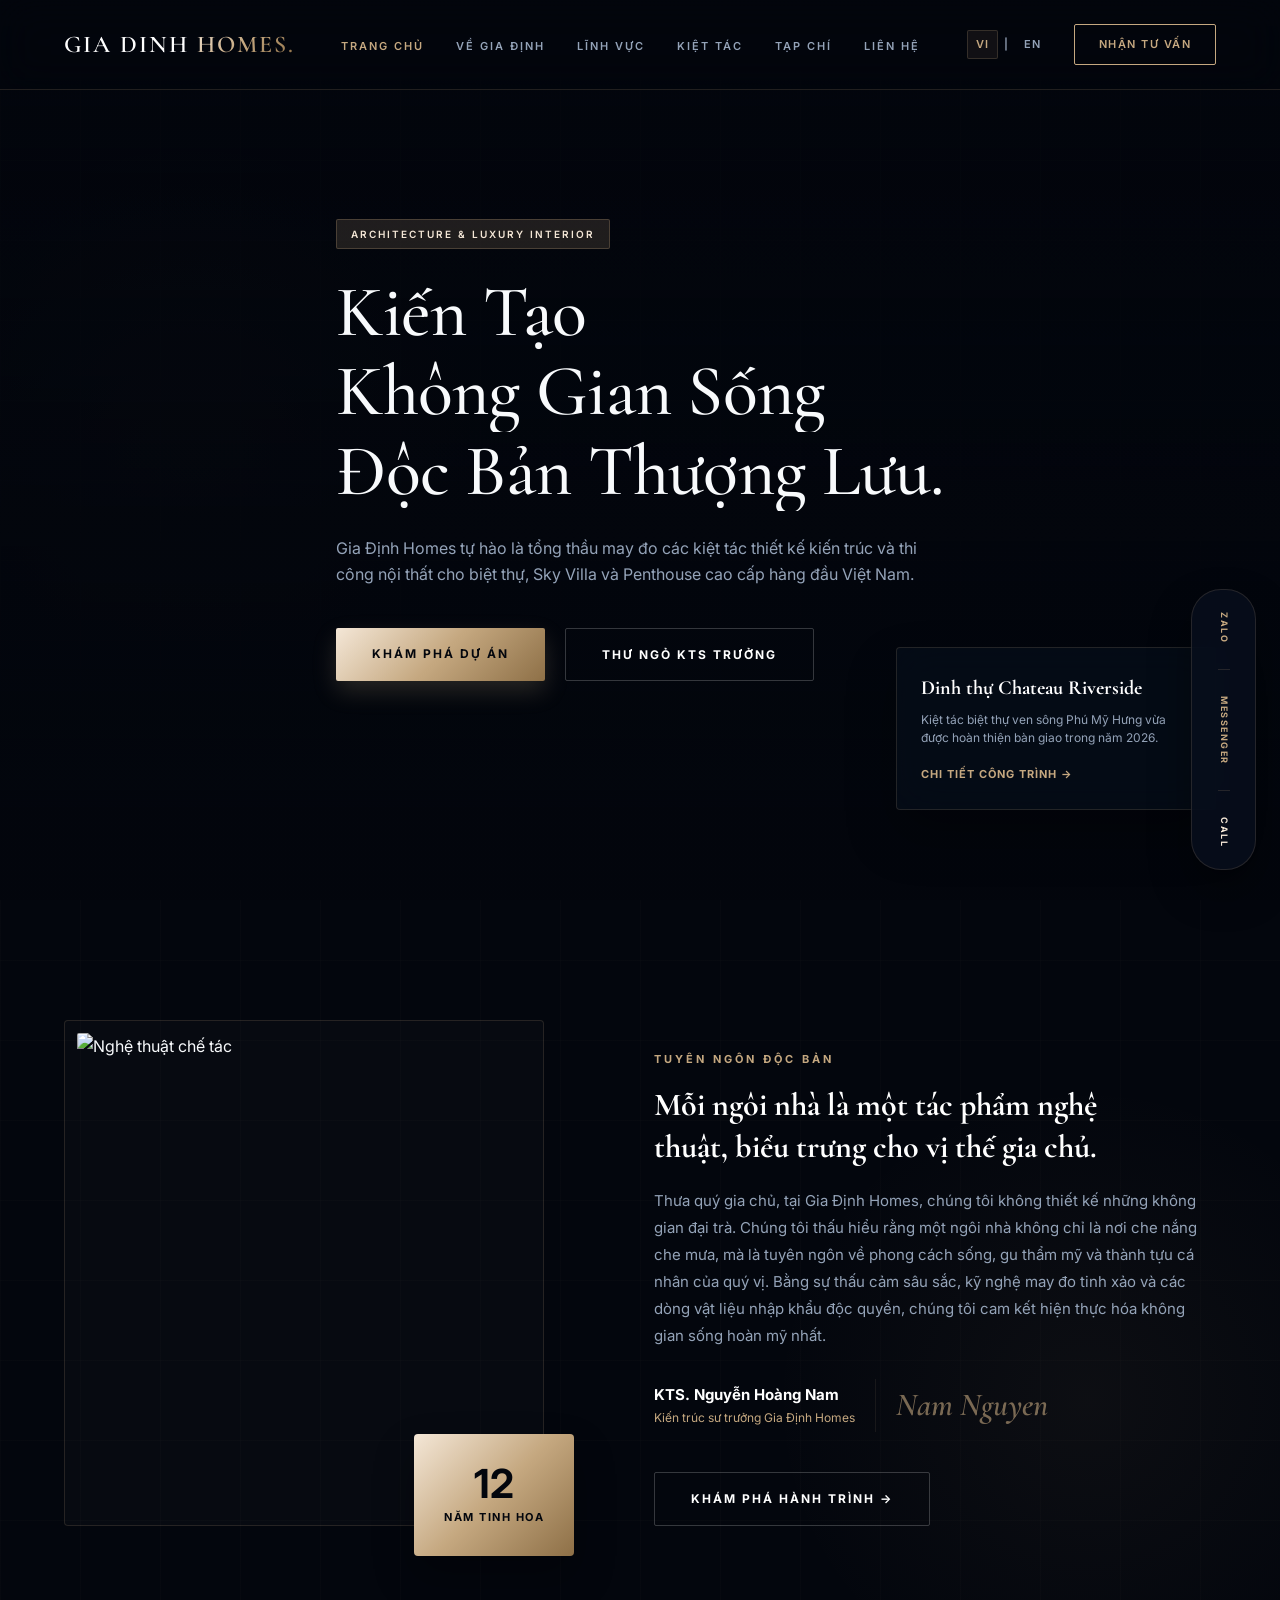
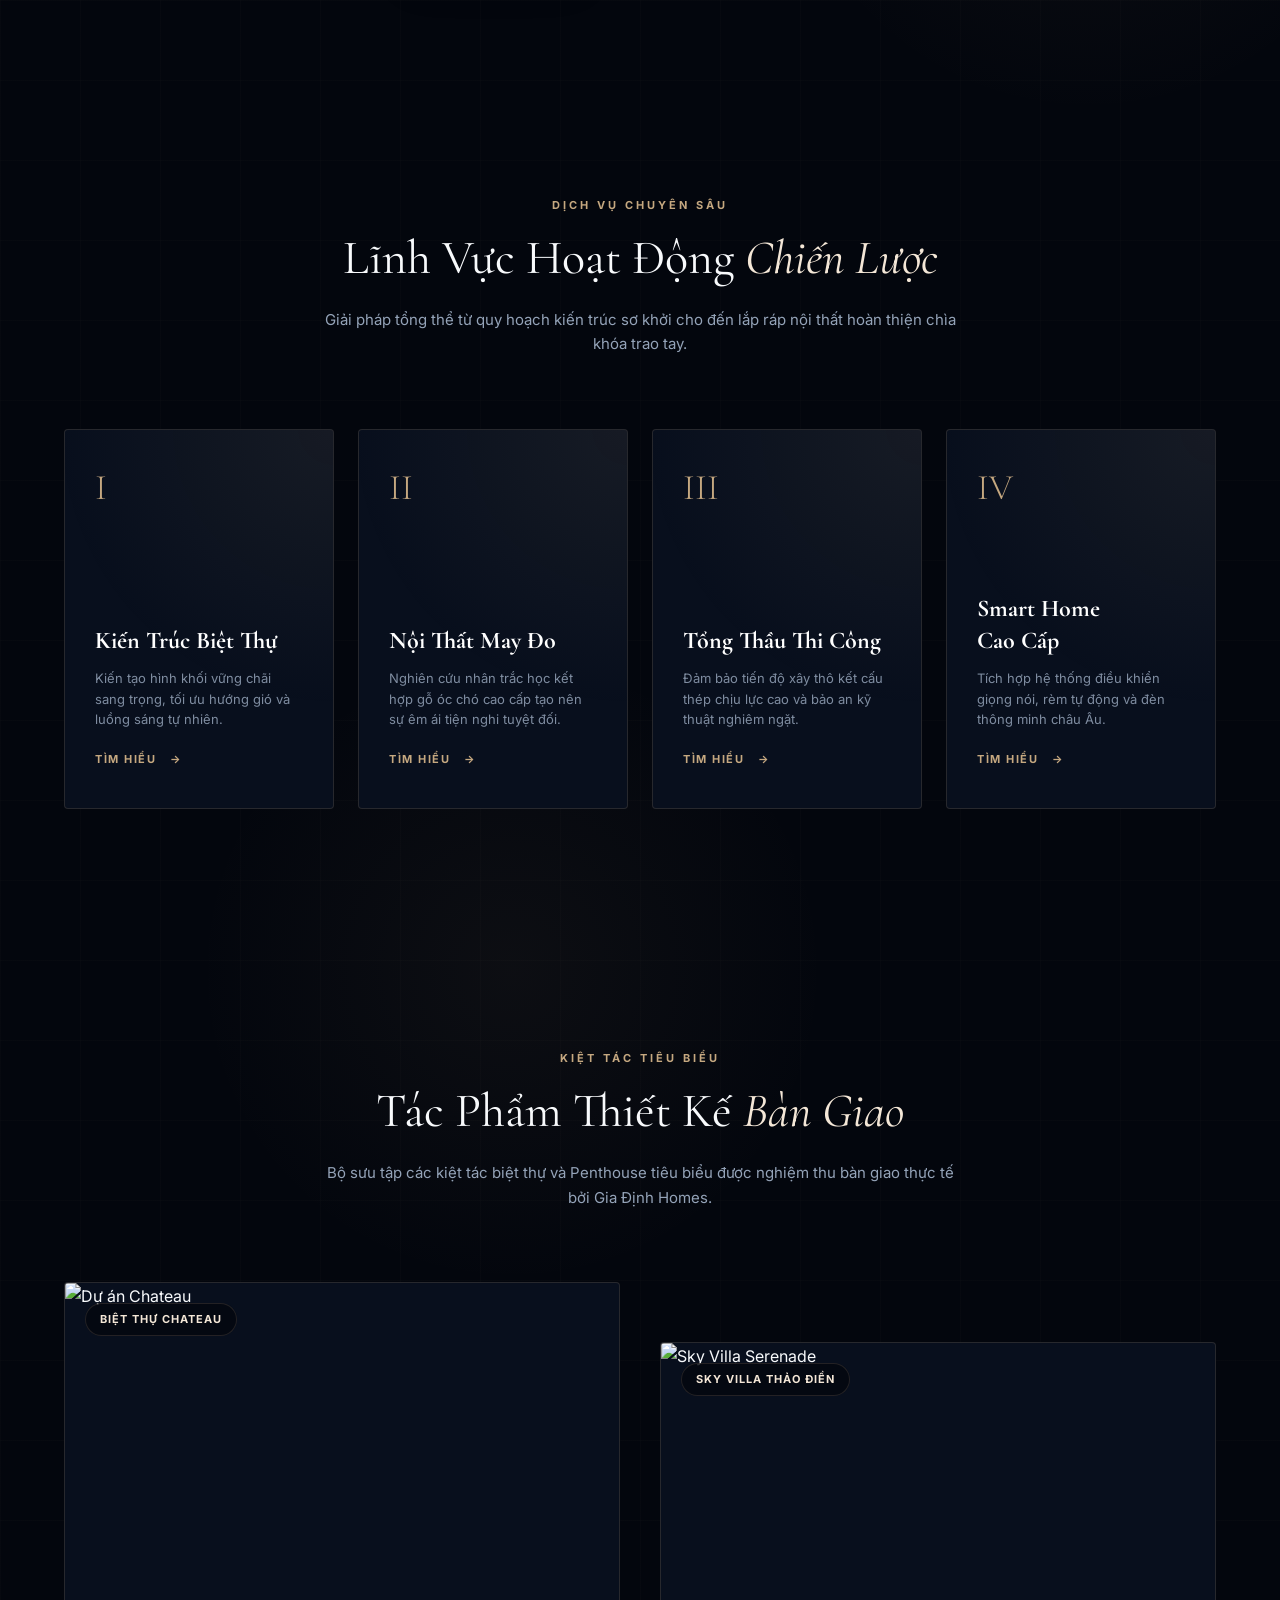
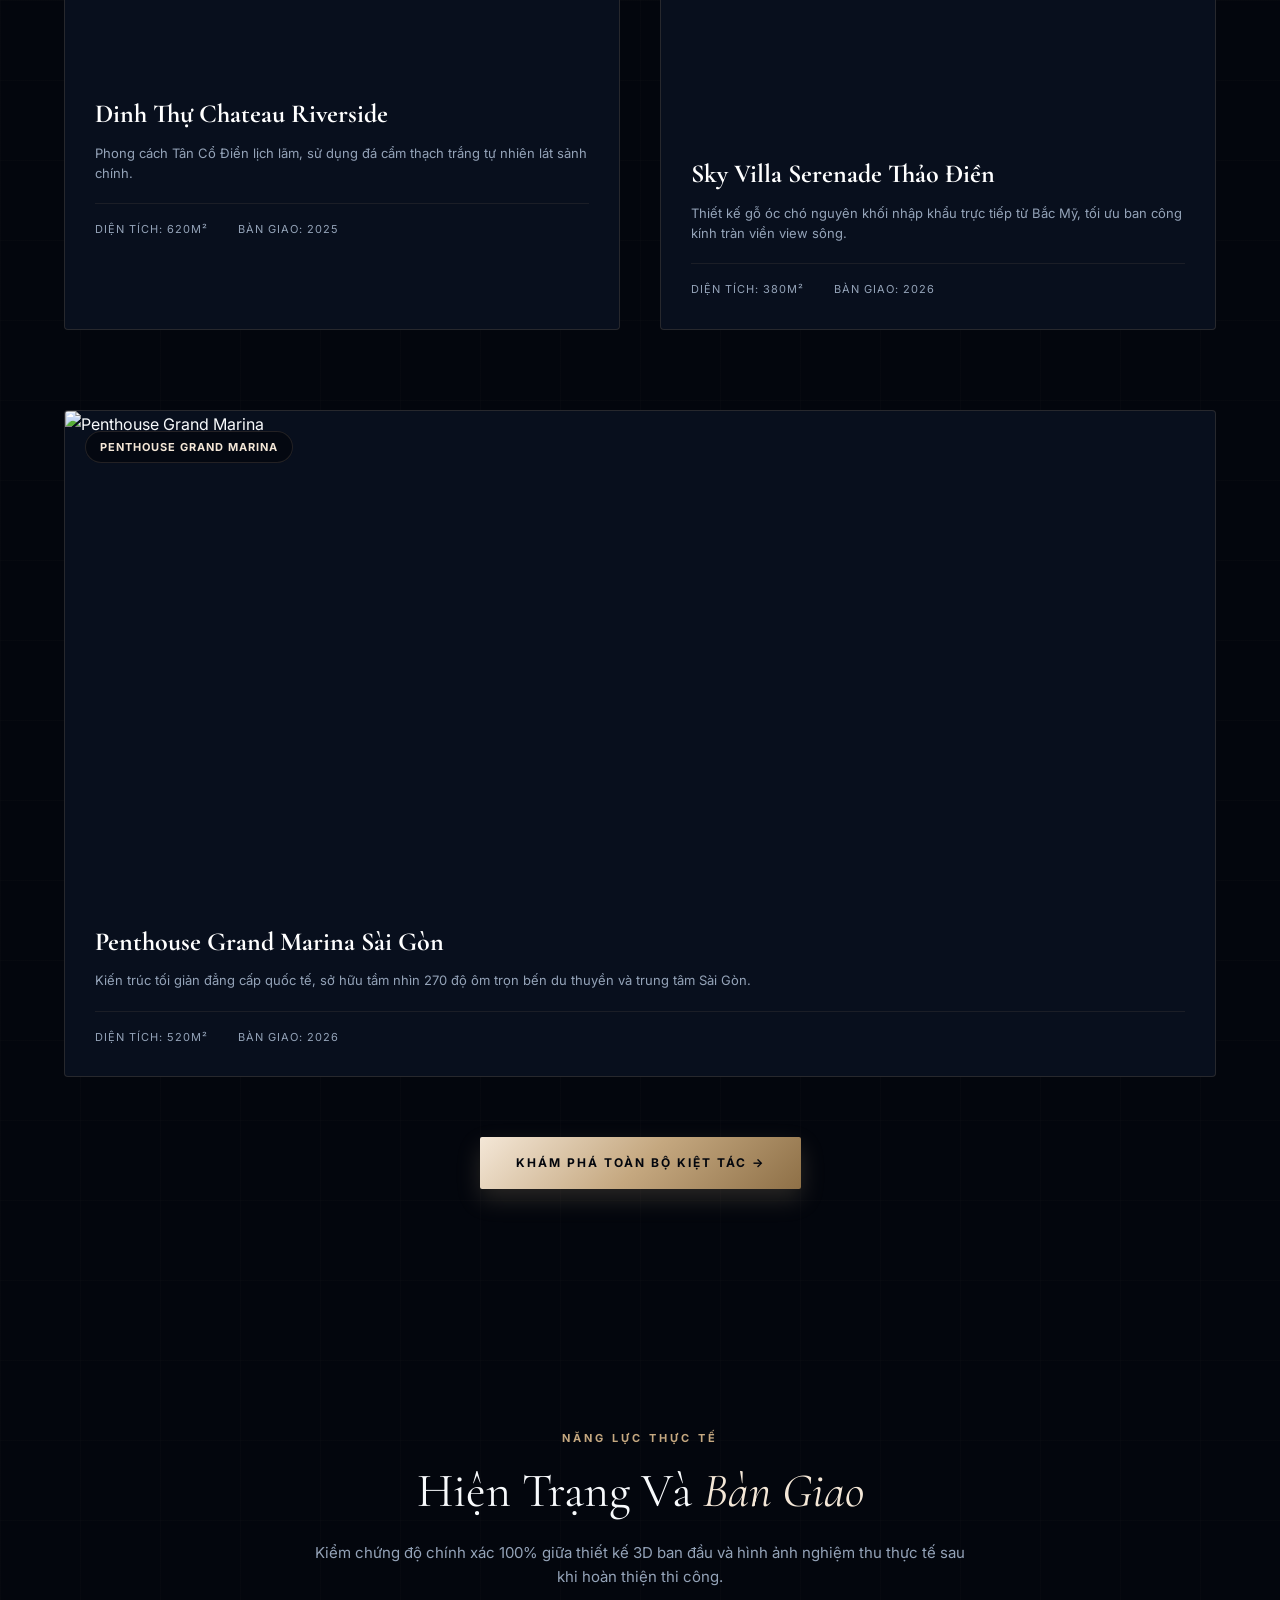
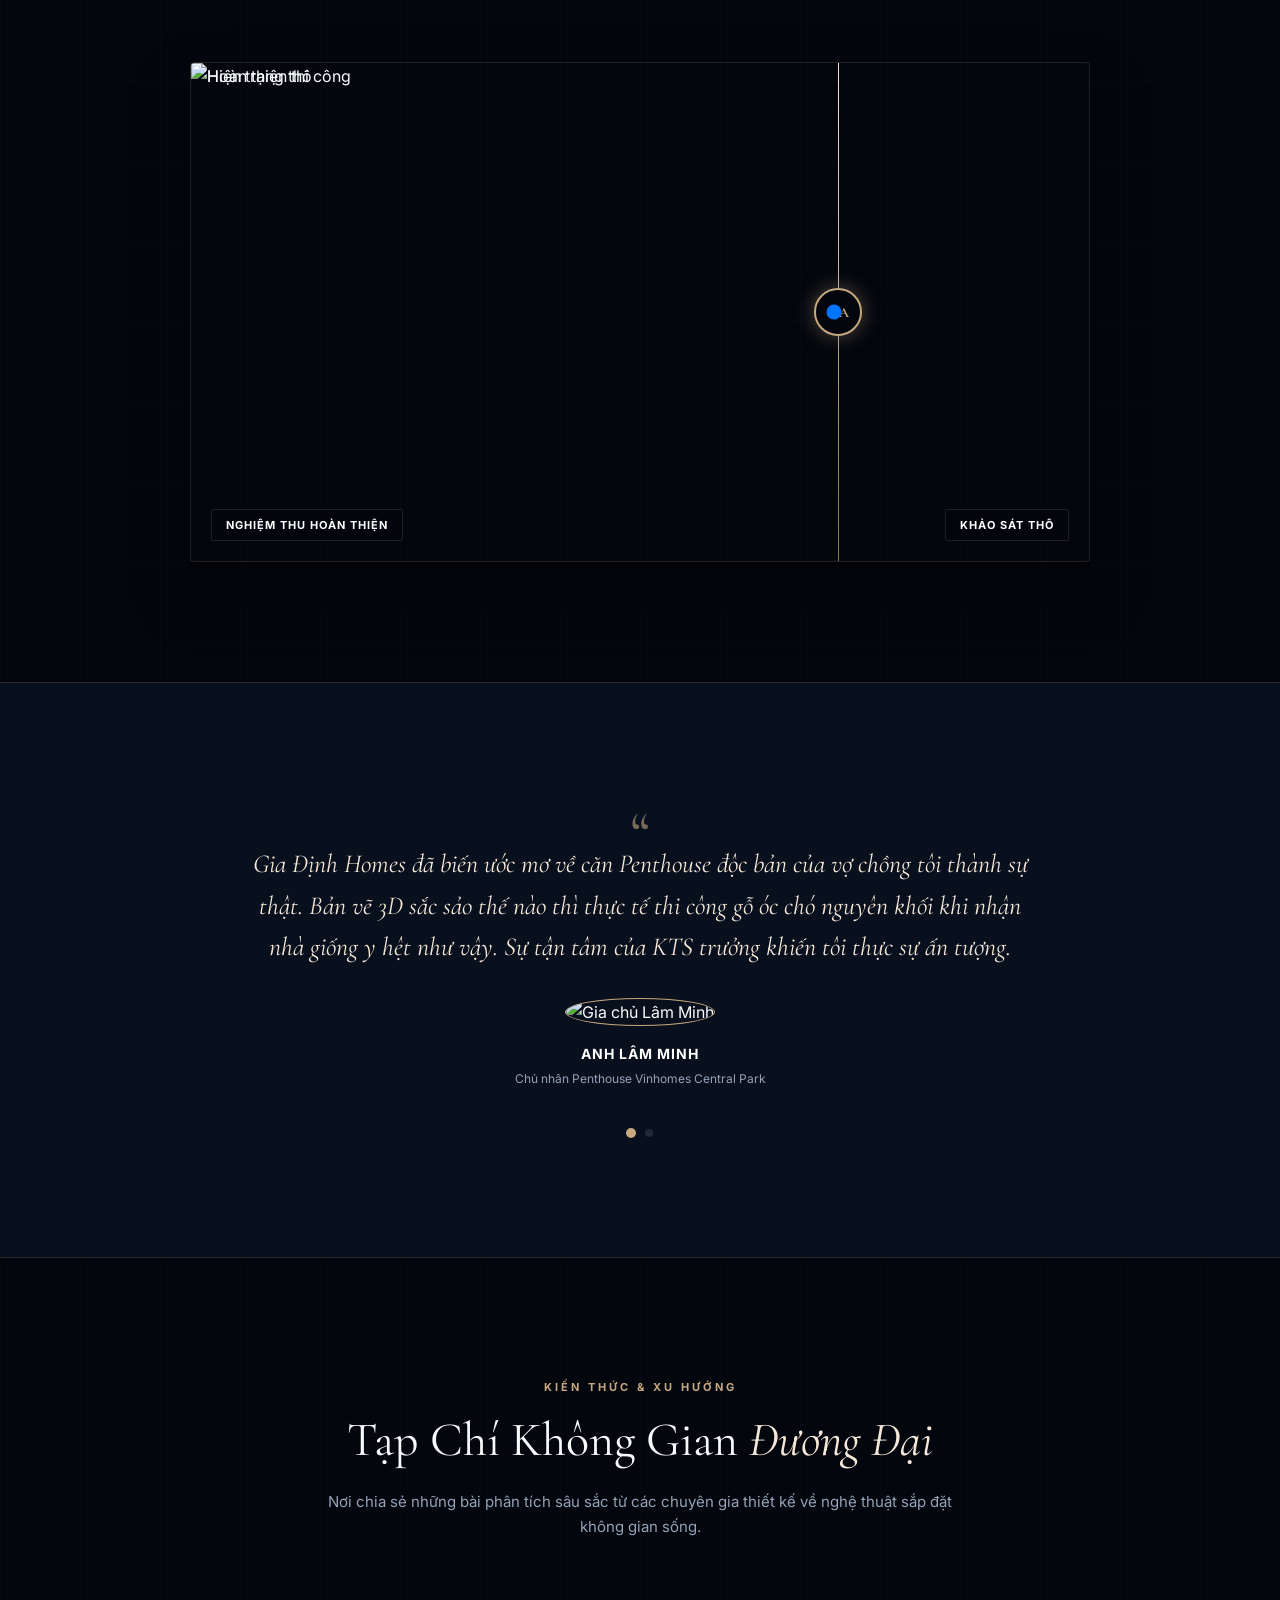
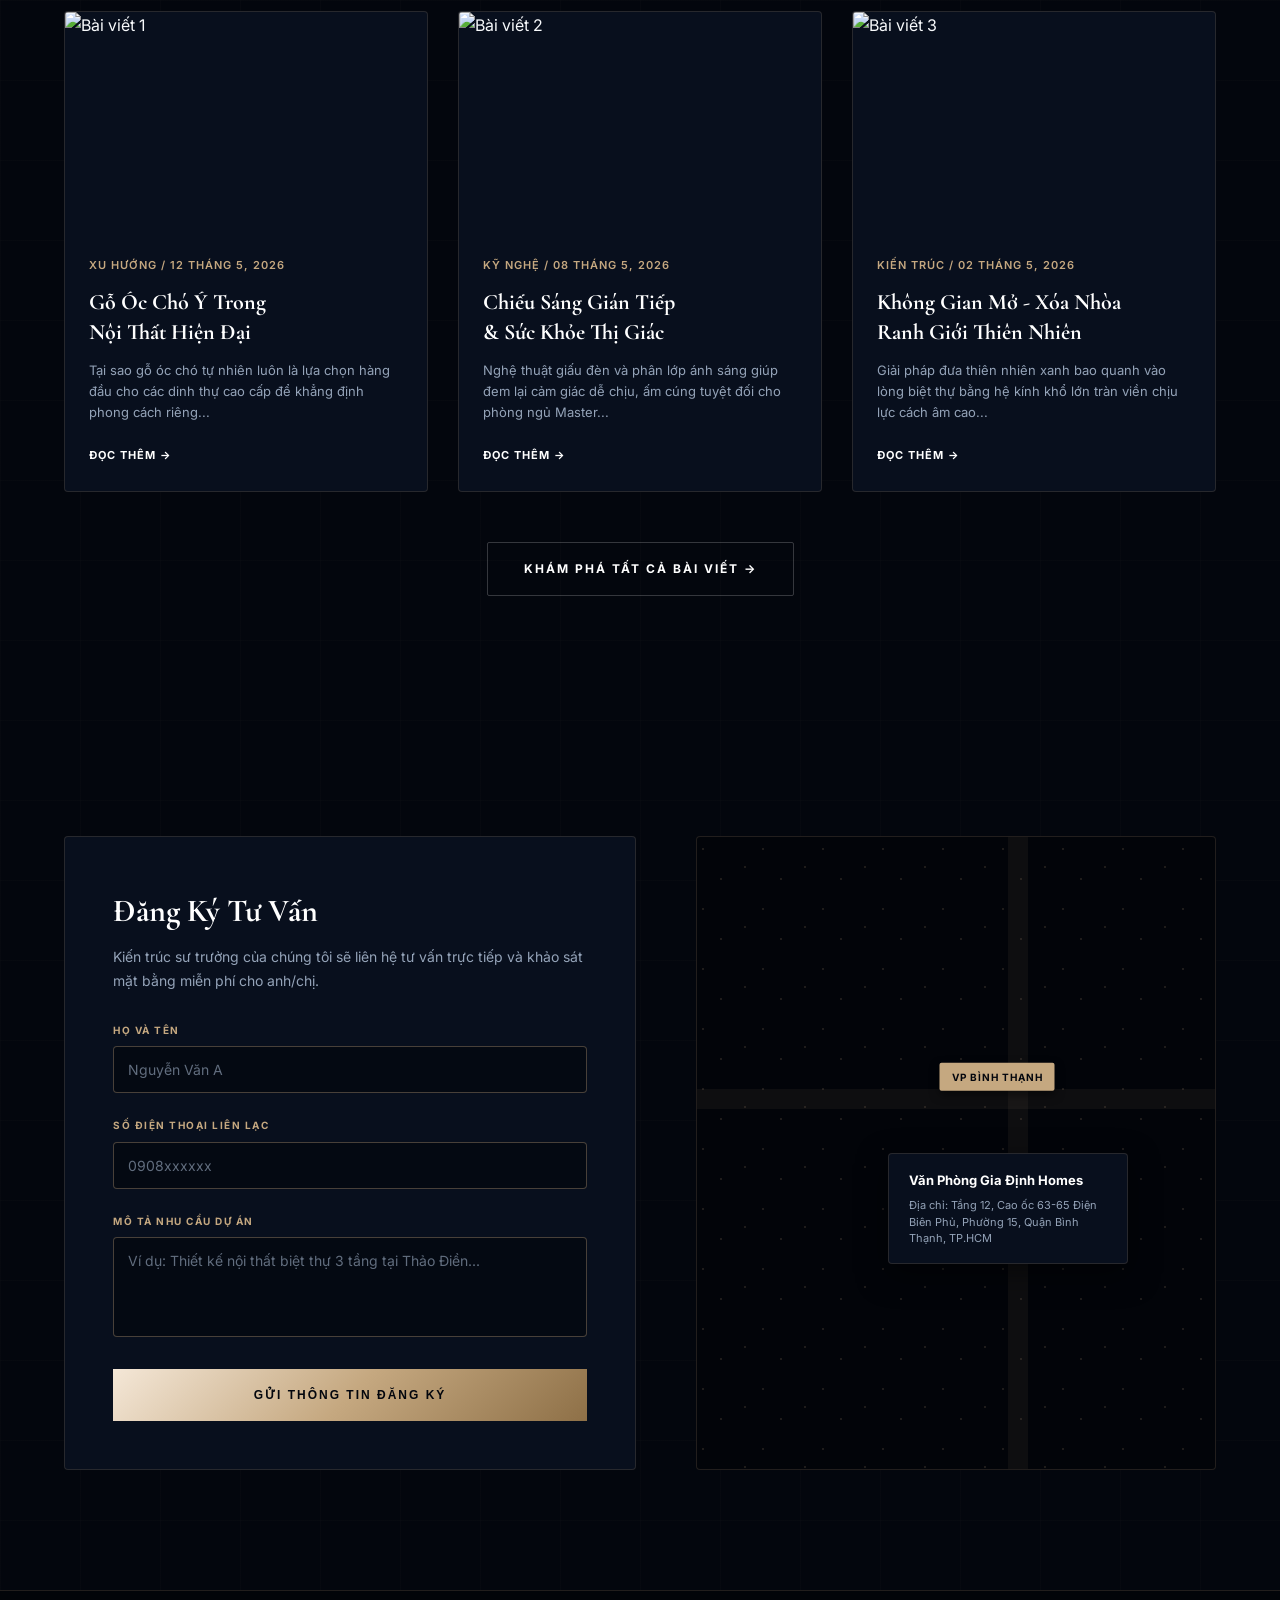
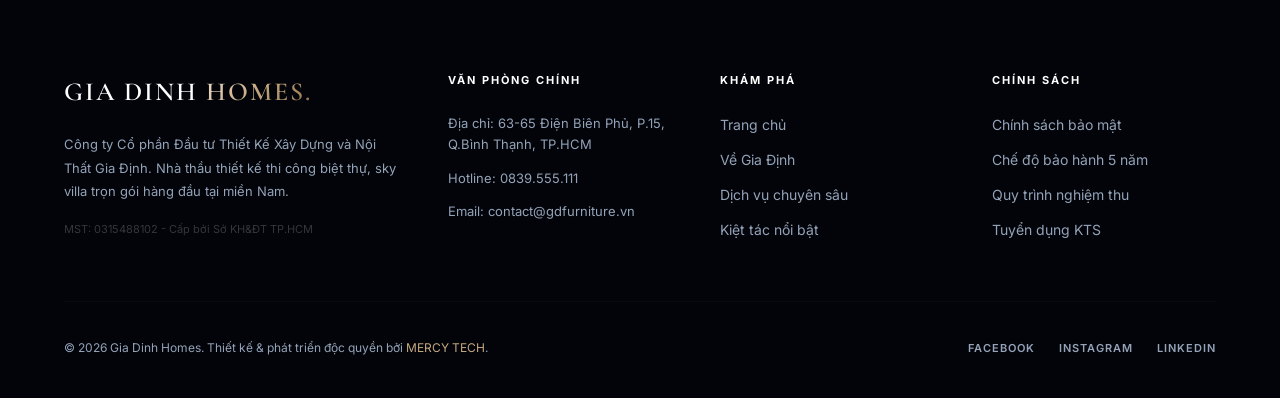
==== index.html @ 1b4d3b2f "Initialize Gia Dinh Homes luxury builder template" ====
<!DOCTYPE html>
<html lang="vi">
<head>
  <meta charset="UTF-8">
  <meta name="viewport" content="width=device-width, initial-scale=1.0">
  <title>Gia Định Homes | Thiết Kế Kiến Trúc & Tổng Thầu Thi Công Nội Thất Độc Bản</title>
  <meta name="description" content="Gia Định Homes - Thương hiệu tổng thầu thiết kế kiến trúc và thi công nội thất may đo cao cấp hàng đầu tại TP.HCM. Kiến tạo không gian sống thượng lưu độc bản.">
  <meta property="og:title" content="Gia Định Homes | Thiết Kế Kiến Trúc & Thi Công Nội Thất Thượng Lưu">
  <meta property="og:description" content="Thương hiệu tổng thầu thiết kế kiến trúc và thi công nội thất may đo cao cấp hàng đầu tại TP.HCM. Kiến tạo không gian sống thượng lưu độc bản.">
  <meta property="og:image" content="https://images.unsplash.com/photo-1618221195710-dd6b41faaea6?auto=format&fit=crop&w=1200&dpr=2&q=75">
  <meta property="og:type" content="website">
  
  <!-- Google Fonts: Cormorant Garamond & Inter -->
  <link rel="preconnect" href="https://fonts.googleapis.com">
  <link rel="preconnect" href="https://fonts.gstatic.com" crossorigin>
  <link href="https://fonts.googleapis.com/css2?family=Cormorant+Garamond:ital,wght@0,300;0,400;0,500;0,600;0,700;1,400&family=Inter:wght@300;400;500;600;700&display=swap" rel="stylesheet">
  
  <!-- External Shared CSS Stylesheet -->
  <link rel="stylesheet" href="gd_vinhomes_style.css">
</head>
<body>

  <!-- AMBIENT BACKGROUND GLOW SPOTLIGHTS -->
  <div class="bg-spotlight spotlight-1"></div>
  <div class="bg-spotlight spotlight-2"></div>
  <div class="bg-spotlight spotlight-3"></div>

  <!-- INTRO PRELOADER -->
  <div id="preloader">
    <div class="preloader-content">
      <div class="preloader-logo">GIA DINH<span> HOMES</span></div>
      <div class="progress-bar-container">
        <div class="progress-bar-fill"></div>
      </div>
    </div>
  </div>

  <!-- HEADER -->
  <header id="mainHeader">
    <div class="container header-container">
      <div class="logo">
        GIA DINH<span> HOMES.</span>
      </div>
      
      <nav>
        <ul>
          <li><a href="index.html" style="color: var(--gold);">Trang chủ</a></li>
          <li><a href="gd_construction_demo_vinhomes_about.html">Về Gia Định</a></li>
          <li><a href="gd_construction_demo_vinhomes_services.html">Lĩnh vực</a></li>
          <li><a href="gd_construction_demo_vinhomes_projects.html">Kiệt tác</a></li>
          <li><a href="gd_construction_demo_vinhomes_magazine.html">Tạp chí</a></li>
          <li><a href="gd_construction_demo_vinhomes_contact.html">Liên hệ</a></li>
        </ul>
      </nav>

      <div class="header-actions">
        <div class="lang-switcher">
          <span class="active">VI</span> | <span>EN</span>
        </div>
        <a href="gd_construction_demo_vinhomes_contact.html" class="nav-btn" style="text-decoration: none; display: inline-block;">Nhận tư vấn</a>
        
        <!-- Hamburger Menu Button -->
        <button class="hamburger" id="mobileMenuBtn" aria-label="Mở menu di động">
          <span></span>
          <span></span>
          <span></span>
        </button>
      </div>
    </div>
  </header>

  <!-- HERO SECTION -->
  <section class="hero" id="hero" style="padding: 0;">
    <div class="hero-slides">
      <div class="hero-slide active" style="background-image: linear-gradient(rgba(3,6,13,0.3) 0%, rgba(3,6,13,0.85) 90%), url('https://images.unsplash.com/photo-1618221195710-dd6b41faaea6?auto=format&fit=crop&w=1600&dpr=2&q=75');"></div>
      <div class="hero-slide" style="background-image: linear-gradient(rgba(3,6,13,0.3) 0%, rgba(3,6,13,0.85) 90%), url('https://images.unsplash.com/photo-1600585154340-be6161a56a0c?auto=format&fit=crop&w=1600&dpr=2&q=75');"></div>
      <div class="hero-slide" style="background-image: linear-gradient(rgba(3,6,13,0.3) 0%, rgba(3,6,13,0.85) 90%), url('https://images.unsplash.com/photo-1513694203232-719a280e022f?auto=format&fit=crop&w=1600&q=75');"></div>
    </div>
    
    <div class="container" style="height: 100%; display: flex; align-items: center;">
      <div class="hero-content">
        <div class="hero-badge">Architecture & Luxury Interior</div>
        <h1>
          <span><span>Kiến Tạo</span></span><br>
          <span><span>Không Gian Sống</span></span><br>
          <span><span>Độc Bản Thượng Lưu.</span></span>
        </h1>
        <p>Gia Định Homes tự hào là tổng thầu may đo các kiệt tác thiết kế kiến trúc và thi công nội thất cho biệt thự, Sky Villa và Penthouse cao cấp hàng đầu Việt Nam.</p>
        <div class="hero-actions">
          <a href="gd_construction_demo_vinhomes_projects.html" class="btn-gold">Khám phá dự án</a>
          <a href="gd_construction_demo_vinhomes_about.html" class="btn-outline">Thư ngỏ KTS trưởng</a>
        </div>
      </div>
    </div>

    <!-- Floating Preview Card -->
    <div class="hero-preview-card">
      <h4>Dinh thự Chateau Riverside</h4>
      <p>Kiệt tác biệt thự ven sông Phú Mỹ Hưng vừa được hoàn thiện bàn giao trong năm 2026.</p>
      <a href="gd_construction_demo_vinhomes_projects.html">Chi tiết công trình &rarr;</a>
    </div>
  </section>

  <!-- ABOUT SECTION (MANIFESTO) -->
  <section class="about" id="about">
    <div class="container about-split">
      <div class="about-visual">
        <div class="about-img-frame">
          <img src="https://images.unsplash.com/photo-1600566753190-17f0baa2a6c3?auto=format&fit=crop&w=700&dpr=2&q=75" alt="Nghệ thuật chế tác" loading="lazy">
        </div>
        <div class="about-experience-badge">
          <h3>12</h3>
          <p>Năm Tinh Hoa</p>
        </div>
      </div>
      
      <div class="about-text">
        <span class="section-subtitle">Tuyên Ngôn Độc Bản</span>
        <h3>Mỗi ngôi nhà là một tác phẩm nghệ thuật, biểu trưng cho vị thế gia chủ.</h3>
        <p>Thưa quý gia chủ, tại Gia Định Homes, chúng tôi không thiết kế những không gian đại trà. Chúng tôi thấu hiểu rằng một ngôi nhà không chỉ là nơi che nắng che mưa, mà là tuyên ngôn về phong cách sống, gu thẩm mỹ và thành tựu cá nhân của quý vị. Bằng sự thấu cảm sâu sắc, kỹ nghệ may đo tinh xảo và các dòng vật liệu nhập khẩu độc quyền, chúng tôi cam kết hiện thực hóa không gian sống hoàn mỹ nhất.</p>
        
        <div style="display: flex; align-items: center; gap: 20px; margin-bottom: 40px;">
          <div>
            <h5 style="color: #FFFFFF; font-size: 15px; font-weight: 700;">KTS. Nguyễn Hoàng Nam</h5>
            <p style="color: var(--gold); font-size: 12px; margin: 0;">Kiến trúc sư trưởng Gia Định Homes</p>
          </div>
          <div style="font-family: 'Cormorant Garamond', serif; font-size: 32px; font-style: italic; color: var(--gold); opacity: 0.6; font-weight: 600; padding-left: 20px; border-left: 1px solid var(--border-color);">
            Nam Nguyen
          </div>
        </div>

        <a href="gd_construction_demo_vinhomes_about.html" class="btn-outline">Khám phá hành trình &rarr;</a>
      </div>
    </div>
  </section>

  <!-- SERVICES SECTION (CORE COMPETENCES) -->
  <section class="services" id="services">
    <div class="container">
      <div class="section-header">
        <span class="section-subtitle">Dịch Vụ Chuyên Sâu</span>
        <h2>Lĩnh Vực Hoạt Động <span>Chiến Lược</span></h2>
        <p>Giải pháp tổng thể từ quy hoạch kiến trúc sơ khởi cho đến lắp ráp nội thất hoàn thiện chìa khóa trao tay.</p>
      </div>

      <div class="services-grid">
        <!-- Card 1 -->
        <a href="gd_construction_demo_vinhomes_services.html" class="service-card">
          <div class="service-num">I</div>
          <div class="service-info">
            <h3>Kiến Trúc Biệt Thự</h3>
            <p>Kiến tạo hình khối vững chãi sang trọng, tối ưu hướng gió và luồng sáng tự nhiên.</p>
            <div class="service-more-btn">Tìm hiểu &nbsp; &rarr;</div>
          </div>
        </a>

        <!-- Card 2 -->
        <a href="gd_construction_demo_vinhomes_services.html" class="service-card">
          <div class="service-num">II</div>
          <div class="service-info">
            <h3>Nội Thất May Đo</h3>
            <p>Nghiên cứu nhân trắc học kết hợp gỗ óc chó cao cấp tạo nên sự êm ái tiện nghi tuyệt đối.</p>
            <div class="service-more-btn">Tìm hiểu &nbsp; &rarr;</div>
          </div>
        </a>

        <!-- Card 3 -->
        <a href="gd_construction_demo_vinhomes_services.html" class="service-card">
          <div class="service-num">III</div>
          <div class="service-info">
            <h3>Tổng Thầu Thi Công</h3>
            <p>Đảm bảo tiến độ xây thô kết cấu thép chịu lực cao và bảo an kỹ thuật nghiêm ngặt.</p>
            <div class="service-more-btn">Tìm hiểu &nbsp; &rarr;</div>
          </div>
        </a>

        <!-- Card 4 -->
        <a href="gd_construction_demo_vinhomes_services.html" class="service-card">
          <div class="service-num">IV</div>
          <div class="service-info">
            <h3>Smart Home Cao Cấp</h3>
            <p>Tích hợp hệ thống điều khiển giọng nói, rèm tự động và đèn thông minh châu Âu.</p>
            <div class="service-more-btn">Tìm hiểu &nbsp; &rarr;</div>
          </div>
        </a>
      </div>
    </div>
  </section>

  <!-- FEATURED PROJECTS GALLERY SECTION -->
  <section class="projects" id="projects">
    <div class="container">
      <div class="section-header">
        <span class="section-subtitle">Kiệt Tác Tiêu Biểu</span>
        <h2>Tác Phẩm Thiết Kế <span>Bàn Giao</span></h2>
        <p>Bộ sưu tập các kiệt tác biệt thự và Penthouse tiêu biểu được nghiệm thu bàn giao thực tế bởi Gia Định Homes.</p>
      </div>

      <!-- Asymmetric Portfolio Grid (Homepage: Top 3 Projects) -->
      <div class="asymmetric-grid" id="portfolioContainer">
        <!-- Card 1 -->
        <div class="project-item" onclick="location.href='gd_construction_demo_vinhomes_projects.html'">
          <div class="project-img-wrapper">
            <span class="project-meta-overlay">Biệt thự Chateau</span>
            <img src="https://images.unsplash.com/photo-1600585154340-be6161a56a0c?auto=format&fit=crop&w=700&dpr=2&q=75" alt="Dự án Chateau" loading="lazy">
          </div>
          <div class="project-caption">
            <h3>Dinh Thự Chateau Riverside</h3>
            <p>Phong cách Tân Cổ Điển lịch lãm, sử dụng đá cẩm thạch trắng tự nhiên lát sảnh chính.</p>
            <div class="project-specs">
              <span>Diện tích: 620m²</span>
              <span>Bàn giao: 2025</span>
            </div>
          </div>
        </div>

        <!-- Card 2 -->
        <div class="project-item" onclick="location.href='gd_construction_demo_vinhomes_projects.html'">
          <div class="project-img-wrapper">
            <span class="project-meta-overlay">Sky Villa Thảo Điền</span>
            <img src="https://images.unsplash.com/photo-1618221195710-dd6b41faaea6?auto=format&fit=crop&w=700&dpr=2&q=75" alt="Sky Villa Serenade" loading="lazy">
          </div>
          <div class="project-caption">
            <h3>Sky Villa Serenade Thảo Điền</h3>
            <p>Thiết kế gỗ óc chó nguyên khối nhập khẩu trực tiếp từ Bắc Mỹ, tối ưu ban công kính tràn viền view sông.</p>
            <div class="project-specs">
              <span>Diện tích: 380m²</span>
              <span>Bàn giao: 2026</span>
            </div>
          </div>
        </div>

        <!-- Card 3 -->
        <div class="project-item" onclick="location.href='gd_construction_demo_vinhomes_projects.html'" style="grid-column: span 12; margin-top: 40px;">
          <div class="project-img-wrapper" style="height: 480px;">
            <span class="project-meta-overlay">Penthouse Grand Marina</span>
            <img src="https://images.unsplash.com/photo-1600607687939-ce8a6c25118c?auto=format&fit=crop&w=1200&dpr=2&q=75" alt="Penthouse Grand Marina" loading="lazy">
          </div>
          <div class="project-caption">
            <h3>Penthouse Grand Marina Sài Gòn</h3>
            <p>Kiến trúc tối giản đẳng cấp quốc tế, sở hữu tầm nhìn 270 độ ôm trọn bến du thuyền và trung tâm Sài Gòn.</p>
            <div class="project-specs">
              <span>Diện tích: 520m²</span>
              <span>Bàn giao: 2026</span>
            </div>
          </div>
        </div>
      </div>

      <div style="text-align: center; margin-top: 60px;">
        <a href="gd_construction_demo_vinhomes_projects.html" class="btn-gold">Khám Phá Toàn Bộ Kiệt Tác &rarr;</a>
      </div>
    </div>
  </section>

  <!-- BEFORE/AFTER COMPARISON SECTION -->
  <section class="slider-section" id="sliderSection">
    <div class="container">
      <div class="section-header">
        <span class="section-subtitle">Năng Lực Thực Tế</span>
        <h2>Hiện Trạng Và <span>Bàn Giao</span></h2>
        <p>Kiểm chứng độ chính xác 100% giữa thiết kế 3D ban đầu và hình ảnh nghiệm thu thực tế sau khi hoàn thiện thi công.</p>
      </div>

      <div class="comparison-wrapper">
        <div class="comparison-container" id="sliderContainer">
          <!-- Before Image -->
          <div class="comparison-img img-before">
            <img src="https://images.unsplash.com/photo-1513694203232-719a280e022f?auto=format&fit=crop&w=1000&dpr=2&q=75" alt="Hiện trạng thô" loading="lazy">
            <span class="slider-label label-before">Khảo Sát Thô</span>
          </div>
          <!-- After Image -->
          <div class="comparison-img img-after" id="afterImage">
            <img src="https://images.unsplash.com/photo-1618221195710-dd6b41faaea6?auto=format&fit=crop&w=1000&dpr=2&q=75" alt="Hoàn thiện thi công" id="afterImgAsset" loading="lazy">
            <span class="slider-label label-after">Nghiệm Thu Hoàn Thiện</span>
          </div>
          <!-- Divider & Handle -->
          <div class="slider-divider" id="sliderDivider"></div>
          <div class="slider-handle" id="sliderHandle">B/A</div>
          <!-- Hidden range input slider -->
          <input type="range" min="0" max="100" value="50" class="comparison-slider-input" id="sliderRangeInput" aria-label="Thanh trượt so sánh công trình">
        </div>
      </div>
    </div>
  </section>

  <!-- CLIENT TESTIMONIALS SECTION -->
  <section class="testimonial-section" id="testimonials">
    <div class="container">
      <div class="testimonial-slider">
        <span class="quote-icon">“</span>
        
        <!-- Slide 1 -->
        <div class="testimonial-slide active">
          <blockquote>Gia Định Homes đã biến ước mơ về căn Penthouse độc bản của vợ chồng tôi thành sự thật. Bản vẽ 3D sắc sảo thế nào thì thực tế thi công gỗ óc chó nguyên khối khi nhận nhà giống y hệt như vậy. Sự tận tâm của KTS trưởng khiến tôi thực sự ấn tượng.</blockquote>
          <img class="client-avatar" src="https://images.unsplash.com/photo-1507003211169-0a1dd7228f2d?auto=format&fit=crop&w=150&q=75" alt="Gia chủ Lâm Minh" loading="lazy">
          <div class="client-info">
            <h4>Anh Lâm Minh</h4>
            <p>Chủ nhân Penthouse Vinhomes Central Park</p>
          </div>
        </div>

        <!-- Slide 2 -->
        <div class="testimonial-slide">
          <blockquote>Dự án Dinh thự Riviera Cove của gia đình tôi có yêu cầu kỹ thuật kết cấu đá rất phức tạp, nhưng đội ngũ kỹ sư của Gia Định đã xử lý rất chuẩn chỉ. Quy trình giám sát nghiêm túc, báo cáo hàng ngày khiến tôi vô cùng an tâm dù bận công tác xa.</blockquote>
          <img class="client-avatar" src="https://images.unsplash.com/photo-1544005313-94ddf0286df2?auto=format&fit=crop&w=150&q=75" alt="Chị Phương Thảo" loading="lazy">
          <div class="client-info">
            <h4>Chị Phương Thảo</h4>
            <p>Chủ nhân Dinh thự Riviera Cove, Quận 9</p>
          </div>
        </div>

        <div class="testimonial-dots" id="testimonialDots">
          <span class="dot active"></span>
          <span class="dot"></span>
        </div>
      </div>
    </div>
  </section>

  <!-- EDITORIAL NEWS SECTION (PREVIEW) -->
  <section class="magazine" id="magazine">
    <div class="container">
      <div class="section-header">
        <span class="section-subtitle">Kiến Thức & Xu Hướng</span>
        <h2>Tạp Chí Không Gian <span>Đương Đại</span></h2>
        <p>Nơi chia sẻ những bài phân tích sâu sắc từ các chuyên gia thiết kế về nghệ thuật sắp đặt không gian sống.</p>
      </div>

      <div class="magazine-grid">
        <!-- Card 1 -->
        <div class="magazine-card">
          <div class="magazine-img-wrapper">
            <img src="https://images.unsplash.com/photo-1513694203232-719a280e022f?auto=format&fit=crop&w=600&q=75" alt="Bài viết 1" loading="lazy">
          </div>
          <div class="magazine-body">
            <span class="magazine-meta">Xu hướng / 12 Tháng 5, 2026</span>
            <h3><a href="gd_construction_demo_vinhomes_magazine.html">Gỗ Óc Chó Ý Trong Nội Thất Hiện Đại</a></h3>
            <p>Tại sao gỗ óc chó tự nhiên luôn là lựa chọn hàng đầu cho các dinh thự cao cấp để khẳng định phong cách riêng...</p>
            <a href="gd_construction_demo_vinhomes_magazine.html" class="magazine-readmore">Đọc thêm &rarr;</a>
          </div>
        </div>

        <!-- Card 2 -->
        <div class="magazine-card">
          <div class="magazine-img-wrapper">
            <img src="https://images.unsplash.com/photo-1618221195710-dd6b41faaea6?auto=format&fit=crop&w=600&q=75" alt="Bài viết 2" loading="lazy">
          </div>
          <div class="magazine-body">
            <span class="magazine-meta">Kỹ Nghệ / 08 Tháng 5, 2026</span>
            <h3><a href="gd_construction_demo_vinhomes_magazine.html">Chiếu Sáng Gián Tiếp & Sức Khỏe Thị Giác</a></h3>
            <p>Nghệ thuật giấu đèn và phân lớp ánh sáng giúp đem lại cảm giác dễ chịu, ấm cúng tuyệt đối cho phòng ngủ Master...</p>
            <a href="gd_construction_demo_vinhomes_magazine.html" class="magazine-readmore">Đọc thêm &rarr;</a>
          </div>
        </div>

        <!-- Card 3 -->
        <div class="magazine-card">
          <div class="magazine-img-wrapper">
            <img src="https://images.unsplash.com/photo-1600585154340-be6161a56a0c?auto=format&fit=crop&w=600&q=75" alt="Bài viết 3" loading="lazy">
          </div>
          <div class="magazine-body">
            <span class="magazine-meta">Kiến Trúc / 02 Tháng 5, 2026</span>
            <h3><a href="gd_construction_demo_vinhomes_magazine.html">Không Gian Mở - Xóa Nhòa Ranh Giới Thiên Nhiên</a></h3>
            <p>Giải pháp đưa thiên nhiên xanh bao quanh vào lòng biệt thự bằng hệ kính khổ lớn tràn viền chịu lực cách âm cao...</p>
            <a href="gd_construction_demo_vinhomes_magazine.html" class="magazine-readmore">Đọc thêm &rarr;</a>
          </div>
        </div>
      </div>

      <div style="text-align: center; margin-top: 50px;">
        <a href="gd_construction_demo_vinhomes_magazine.html" class="btn-outline">Khám Phá Tất Cả Bài Viết &rarr;</a>
      </div>
    </div>
  </section>

  <!-- CONTACT SECTION -->
  <section class="contact" id="contact">
    <div class="container contact-split">
      <div class="contact-form-wrapper">
        <h3>Đăng Ký Tư Vấn</h3>
        <p>Kiến trúc sư trưởng của chúng tôi sẽ liên hệ tư vấn trực tiếp và khảo sát mặt bằng miễn phí cho anh/chị.</p>
        
        <form id="consultationForm">
          <div class="form-group">
            <label for="clientName">Họ và tên</label>
            <input type="text" id="clientName" class="form-input" placeholder="Nguyễn Văn A" required>
          </div>
          <div class="form-group">
            <label for="clientPhone">Số điện thoại liên lạc</label>
            <input type="tel" id="clientPhone" class="form-input" placeholder="0908xxxxxx" pattern="0[35789][0-9]{8}" maxlength="10" title="Vui lòng nhập số điện thoại Việt Nam hợp lệ (10 chữ số di động, bắt đầu bằng 03, 05, 07, 08 hoặc 09)" required>
          </div>
          <div class="form-group">
            <label for="clientMessage">Mô tả nhu cầu dự án</label>
            <textarea id="clientMessage" class="form-input" style="height: 100px; resize: none;" placeholder="Ví dụ: Thiết kế nội thất biệt thự 3 tầng tại Thảo Điền..." required></textarea>
          </div>
          <button type="submit" class="btn-submit" id="btnSubmitForm">Gửi thông tin đăng ký</button>
        </form>

        <!-- Form Success Message -->
        <div id="formSuccessMessage" style="display: none; text-align: center; padding: 20px 0;">
          <h4 style="font-family: 'Cormorant Garamond', serif; font-size: 24px; color: #FFFFFF; margin-bottom: 8px;">Gửi Yêu Cầu Thành Công!</h4>
          <p style="color: var(--text-muted); font-size: 13px;">Gia Định Homes sẽ liên hệ lại tư vấn trong vòng 15 phút làm việc.</p>
        </div>
      </div>

      <!-- Dark Custom Map Mockup -->
      <div class="map-mockup">
        <div class="map-grid-pattern"></div>
        <div class="map-road road-h"></div>
        <div class="map-road road-v"></div>
        <div class="map-pin-typographic">VP BÌNH THẠNH</div>
        <div class="map-tooltip">
          <h5>Văn Phòng Gia Định Homes</h5>
          <p>Địa chỉ: Tầng 12, Cao ốc 63-65 Điện Biên Phủ, Phường 15, Quận Bình Thạnh, TP.HCM</p>
        </div>
      </div>
    </div>
  </section>

  <!-- FOOTER -->
  <footer>
    <div class="container">
      <div class="footer-grid">
        <div class="footer-col" style="grid-column: span 1.5;">
          <div class="footer-logo">GIA DINH<span> HOMES.</span></div>
          <p style="font-size: 13px; line-height: 1.8; margin-bottom: 16px;">Công ty Cổ phần Đầu tư Thiết Kế Xây Dựng và Nội Thất Gia Định. Nhà thầu thiết kế thi công biệt thự, sky villa trọn gói hàng đầu tại miền Nam.</p>
          <p style="font-size: 11px; color: rgba(255,255,255,0.2);">MST: 0315488102 - Cấp bởi Sở KH&ĐT TP.HCM</p>
        </div>
        <div class="footer-col">
          <h4>Văn Phòng Chính</h4>
          <ul style="font-size: 13px; color: var(--text-muted);">
            <li>Địa chỉ: 63-65 Điện Biên Phủ, P.15, Q.Bình Thạnh, TP.HCM</li>
            <li>Hotline: 0839.555.111</li>
            <li>Email: contact@gdfurniture.vn</li>
          </ul>
        </div>
        <div class="footer-col">
          <h4>Khám Phá</h4>
          <ul>
            <li><a href="index.html">Trang chủ</a></li>
            <li><a href="gd_construction_demo_vinhomes_about.html">Về Gia Định</a></li>
            <li><a href="gd_construction_demo_vinhomes_services.html">Dịch vụ chuyên sâu</a></li>
            <li><a href="gd_construction_demo_vinhomes_projects.html">Kiệt tác nổi bật</a></li>
          </ul>
        </div>
        <div class="footer-col">
          <h4>Chính sách</h4>
          <ul>
            <li><a href="#" onclick="event.preventDefault();">Chính sách bảo mật</a></li>
            <li><a href="#" onclick="event.preventDefault();">Chế độ bảo hành 5 năm</a></li>
            <li><a href="#" onclick="event.preventDefault();">Quy trình nghiệm thu</a></li>
            <li><a href="#" onclick="event.preventDefault();">Tuyển dụng KTS</a></li>
          </ul>
        </div>
      </div>

      <div class="footer-bottom">
        <p>&copy; 2026 Gia Dinh Homes. Thiết kế & phát triển độc quyền bởi <span>MERCY TECH</span>.</p>
        <div class="footer-socials">
          <a href="#" class="social-link-text">Facebook</a>
          <a href="#" class="social-link-text">Instagram</a>
          <a href="#" class="social-link-text">Linkedin</a>
        </div>
      </div>
    </div>
  </footer>

  <!-- MOBILE MENU OVERLAY -->
  <div class="mobile-overlay" id="mobileMenuOverlay">
    <div class="mobile-card">
      <span class="mobile-close" id="mobileMenuClose">&times;</span>
      <div class="logo" style="margin-bottom: 40px;">
        GIA DINH<span> HOMES</span>
      </div>
      <ul class="mobile-nav-links">
        <li><a href="index.html">Trang chủ</a></li>
        <li><a href="gd_construction_demo_vinhomes_about.html">Về Gia Định</a></li>
        <li><a href="gd_construction_demo_vinhomes_services.html">Lĩnh vực hoạt động</a></li>
        <li><a href="gd_construction_demo_vinhomes_projects.html">Kiệt tác nổi bật</a></li>
        <li><a href="gd_construction_demo_vinhomes_magazine.html">Tạp chí không gian</a></li>
        <li><a href="gd_construction_demo_vinhomes_contact.html">Liên hệ</a></li>
      </ul>
      <a href="gd_construction_demo_vinhomes_contact.html" class="mobile-btn" style="text-decoration: none; text-align: center; display: block;">Nhận tư vấn</a>
      <div style="font-size: 12px; color: var(--text-muted); border-top: 1px solid var(--border-color); padding-top: 20px;">
        <p>Hotline: 0839.555.111</p>
        <p style="margin-top: 6px;">Email: contact@gdfurniture.vn</p>
      </div>
    </div>
  </div>

  <!-- FLOATING CONTACT TYPOGRAPHIC BAR -->
  <div class="floating-contact-bar">
    <a href="https://zalo.me/0839555111" target="_blank" class="floating-action-text">ZALO</a>
    <div class="floating-divider"></div>
    <a href="https://m.me/gdfurniture" target="_blank" class="floating-action-text">MESSENGER</a>
    <div class="floating-divider"></div>
    <a href="tel:0839555111" class="floating-action-text" style="color: var(--gold-light);">CALL</a>
  </div>

  <!-- JAVASCRIPT LOGIC -->
  <script>
    document.addEventListener('DOMContentLoaded', () => {
      // 1. Preloader dismissal (1.0s)
      const preloader = document.getElementById('preloader');
      setTimeout(() => {
        preloader.classList.add('loaded');
      }, 1000);

      // 2. Header scroll effect
      const header = document.getElementById('mainHeader');
      window.addEventListener('scroll', () => {
        if (window.scrollY > 40) {
          header.classList.add('scrolled');
        } else {
          header.classList.remove('scrolled');
        }
      });

      // 3. Ken Burns Hero Slider cycling
      const slides = document.querySelectorAll('.hero-slide');
      let currentSlide = 0;
      setInterval(() => {
        slides[currentSlide].classList.remove('active');
        currentSlide = (currentSlide + 1) % slides.length;
        slides[currentSlide].classList.add('active');
      }, 5000);

      // 4. Mobile Menu Navigation controls
      const mobileOverlay = document.getElementById('mobileMenuOverlay');
      const mobileMenuBtn = document.getElementById('mobileMenuBtn');
      const mobileMenuClose = document.getElementById('mobileMenuClose');

      function openMobileMenu() {
        mobileOverlay.classList.add('open');
        document.body.style.overflow = 'hidden';
      }

      function closeMobileMenu() {
        mobileOverlay.classList.remove('open');
        document.body.style.overflow = '';
      }

      if (mobileMenuBtn) mobileMenuBtn.addEventListener('click', openMobileMenu);
      if (mobileMenuClose) mobileMenuClose.addEventListener('click', closeMobileMenu);

      // 5. Testimonial Slider cycling
      const testimonialSlides = document.querySelectorAll('.testimonial-slide');
      const dots = document.querySelectorAll('.dot');
      let currentTestimonial = 0;

      function showTestimonial(index) {
        testimonialSlides.forEach(s => s.classList.remove('active'));
        dots.forEach(d => d.classList.remove('active'));
        testimonialSlides[index].classList.add('active');
        dots[index].classList.add('active');
        currentTestimonial = index;
      }

      dots.forEach((dot, i) => {
        dot.addEventListener('click', () => showTestimonial(i));
      });

      setInterval(() => {
        let nextIndex = (currentTestimonial + 1) % testimonialSlides.length;
        showTestimonial(nextIndex);
      }, 6000);

      // 6. Before/After slider sync & auto-sweep
      const rangeInput = document.getElementById('sliderRangeInput');
      const afterImage = document.getElementById('afterImage');
      const afterImgAsset = document.getElementById('afterImgAsset');
      const divider = document.getElementById('sliderDivider');
      const handle = document.getElementById('sliderHandle');
      const sliderContainer = document.getElementById('sliderContainer');

      function syncWidth() {
        const width = sliderContainer.offsetWidth;
        afterImgAsset.style.width = width + 'px';
      }
      syncWidth();
      window.addEventListener('resize', syncWidth);

      function updateSlider(percent) {
        afterImage.style.width = percent + '%';
        divider.style.left = percent + '%';
        handle.style.left = percent + '%';
      }

      rangeInput.addEventListener('input', (e) => {
        if(sweepInterval) {
          clearInterval(sweepInterval);
          sweepInterval = null;
        }
        updateSlider(e.target.value);
      });

      let sweepInterval;
      let direction = 1;
      let sweepValue = 50;

      setTimeout(() => {
        sweepInterval = setInterval(() => {
          sweepValue += direction * 0.5;
          if (sweepValue >= 75) direction = -1;
          else if (sweepValue <= 25) direction = 1;
          rangeInput.value = sweepValue;
          updateSlider(sweepValue);
        }, 16);
      }, 2000);

      sliderContainer.addEventListener('mouseenter', () => {
        if (sweepInterval) {
          clearInterval(sweepInterval);
          sweepInterval = null;
          // Slowly reset to center 50%
          let resetTimer = setInterval(() => {
            let current = parseFloat(rangeInput.value);
            if (Math.abs(current - 50) < 1) {
              updateSlider(50);
              rangeInput.value = 50;
              clearInterval(resetTimer);
            } else {
              let step = current + (50 - current) * 0.15;
              updateSlider(step);
              rangeInput.value = step;
            }
          }, 16);
        }
      });

      // 7. Contact Form submission & validation
      const consultationForm = document.getElementById('consultationForm');
      const formSuccessMessage = document.getElementById('formSuccessMessage');

      if (consultationForm) {
        consultationForm.addEventListener('submit', (e) => {
          e.preventDefault();
          const phoneInput = document.getElementById('clientPhone');
          const phoneVal = phoneInput.value.replace(/\s+/g, '');
          const phoneRegex = /^(03|05|07|08|09)[0-9]{8}$/;

          if (!phoneRegex.test(phoneVal)) {
            phoneInput.style.borderColor = '#ef4444';
            alert('Số điện thoại không hợp lệ! Vui lòng điền đúng 10 chữ số di động Việt Nam (Ví dụ: 0908123456).');
            return;
          }

          const btnSubmit = document.getElementById('btnSubmitForm');
          btnSubmit.disabled = true;
          btnSubmit.innerText = 'ĐANG GỬI THÔNG TIN...';

          setTimeout(() => {
            consultationForm.style.display = 'none';
            formSuccessMessage.style.display = 'block';

            setTimeout(() => {
              consultationForm.reset();
              consultationForm.style.display = 'block';
              formSuccessMessage.style.display = 'none';
              btnSubmit.disabled = false;
              btnSubmit.innerText = 'GỬI THÔNG TIN ĐĂNG KÝ';
              phoneInput.style.borderColor = '';
            }, 5000);
          }, 1500);
        });
      }
    });
  </script>
</body>
</html>
---- gd_vinhomes_style.css ----
/* --- LUXURY BRAND DESIGN TOKENS --- */
:root {
  --obsidian: #03060d;
  --obsidian-card: #080f1d;
  --gold-light: #F4E7D7;
  --gold: #C5A880;
  --gold-dark: #8E7047;
  --gold-gradient: linear-gradient(135deg, #F4E7D7 0%, #C5A880 50%, #8E7047 100%);
  --text-light: #F8FAFC;
  --text-muted: #94A3B8;
  --border-color: rgba(197, 168, 128, 0.16);
  --glass-bg: rgba(8, 15, 29, 0.7);
  --glass-blur: blur(20px);
  --transition-bezier: all 0.8s cubic-bezier(0.16, 1, 0.3, 1);
  --transition-smooth: all 0.3s ease;
}

* {
  margin: 0;
  padding: 0;
  box-sizing: border-box;
  scroll-behavior: smooth;
}

h1, h2, h3, h4, h5, h6 {
  text-wrap: balance;
}

a:focus-visible, button:focus-visible, select:focus-visible, textarea:focus-visible, input:focus-visible {
  outline: 2px solid var(--gold);
  outline-offset: 4px;
}

::selection {
  background-color: var(--gold);
  color: var(--obsidian);
}

body {
  font-family: 'Inter', -apple-system, BlinkMacSystemFont, "Segoe UI", Roboto, sans-serif;
  background-color: var(--obsidian);
  color: var(--text-light);
  line-height: 1.65;
  overflow-x: hidden;
  -webkit-font-smoothing: antialiased;
  background-image: 
    linear-gradient(rgba(197, 168, 128, 0.02) 1px, transparent 1px),
    linear-gradient(90deg, rgba(197, 168, 128, 0.02) 1px, transparent 1px);
  background-size: 80px 80px;
}

.container {
  max-width: 1200px;
  margin: 0 auto;
  padding: 0 24px;
  position: relative;
}

/* Ambient Background Glow Spotlights */
.bg-spotlight {
  position: absolute;
  width: 50vw;
  height: 50vw;
  border-radius: 50%;
  background: radial-gradient(circle, rgba(197, 168, 128, 0.05) 0%, transparent 70%);
  z-index: -1;
  pointer-events: none;
}

.spotlight-1 { top: 15vh; left: -10vw; }
.spotlight-2 { top: 120vh; right: -10vw; }
.spotlight-3 { top: 250vh; left: 15vw; }

/* --- LUXURY PRELOADER --- */
#preloader {
  position: fixed;
  top: 0;
  left: 0;
  width: 100%;
  height: 100%;
  background-color: var(--obsidian);
  z-index: 9999;
  display: flex;
  flex-direction: column;
  align-items: center;
  justify-content: center;
  transition: transform 1.2s cubic-bezier(0.85, 0, 0.15, 1);
}

.preloader-content {
  text-align: center;
  opacity: 0;
  transform: translateY(20px);
  animation: fadeIn 0.8s forwards 0.2s;
}

@keyframes fadeIn {
  to { opacity: 1; transform: translateY(0); }
}

.preloader-logo {
  font-family: 'Cormorant Garamond', serif;
  font-size: 36px;
  font-weight: 600;
  letter-spacing: 4px;
  color: #FFFFFF;
  margin-bottom: 20px;
  text-transform: uppercase;
}

.preloader-logo span {
  background: var(--gold-gradient);
  -webkit-background-clip: text;
  -webkit-text-fill-color: transparent;
}

.progress-bar-container {
  width: 200px;
  height: 1px;
  background: rgba(255, 255, 255, 0.05);
  margin: 0 auto;
}

.progress-bar-fill {
  width: 0%;
  height: 100%;
  background: var(--gold);
  animation: fillProgress 1.0s cubic-bezier(0.16, 1, 0.3, 1) forwards;
}

@keyframes fillProgress {
  to { width: 100%; }
}

#preloader.loaded {
  transform: translateY(-100%);
}

/* --- FLOATING CONTACT TYPOGRAPHIC BAR --- */
.floating-contact-bar {
  position: fixed;
  right: 24px;
  bottom: 30px;
  z-index: 999;
  background: rgba(8, 15, 29, 0.85);
  border: 1px solid var(--border-color);
  border-radius: 30px;
  padding: 12px 10px;
  display: flex;
  flex-direction: column;
  gap: 16px;
  box-shadow: 0 20px 40px rgba(0,0,0,0.4);
  backdrop-filter: var(--glass-blur);
  -webkit-backdrop-filter: var(--glass-blur);
  align-items: center;
}

.floating-action-text {
  font-size: 9px;
  font-weight: 700;
  letter-spacing: 1.5px;
  color: var(--gold);
  writing-mode: vertical-rl;
  text-transform: uppercase;
  padding: 10px 14px;
  transition: var(--transition-smooth);
  cursor: pointer;
  text-decoration: none;
}

.floating-action-text:hover {
  color: #FFFFFF;
  transform: translateY(-2px);
}

.floating-divider {
  width: 12px;
  height: 1px;
  background-color: var(--border-color);
}

/* --- STICKY NAV --- */
header {
  position: fixed;
  top: 0;
  left: 0;
  width: 100%;
  height: 90px;
  background: rgba(3, 6, 13, 0.4);
  backdrop-filter: var(--glass-blur);
  -webkit-backdrop-filter: var(--glass-blur);
  border-bottom: 1px solid var(--border-color);
  z-index: 1000;
  transform: translateY(-90px);
  animation: slideDownHeader 1.0s cubic-bezier(0.16, 1, 0.3, 1) forwards 1.0s;
  transition: var(--transition-smooth);
}

header.scrolled {
  height: 75px;
  background: rgba(3, 6, 13, 0.95);
  border-bottom: 1px solid rgba(197, 168, 128, 0.25);
}

@keyframes slideDownHeader {
  to { transform: translateY(0); }
}

.header-container {
  display: flex;
  justify-content: space-between;
  align-items: center;
  height: 100%;
}

.logo {
  font-family: 'Cormorant Garamond', serif;
  font-size: 24px;
  font-weight: 600;
  letter-spacing: 2px;
  color: #FFFFFF;
  text-transform: uppercase;
}

.logo span {
  background: var(--gold-gradient);
  -webkit-background-clip: text;
  -webkit-text-fill-color: transparent;
}

nav ul {
  display: flex;
  gap: 32px;
  list-style: none;
}

nav a {
  font-size: 11px;
  font-weight: 600;
  color: var(--text-muted);
  text-transform: uppercase;
  letter-spacing: 2px;
  padding: 8px 0;
  transition: var(--transition-smooth);
  text-decoration: none;
  position: relative;
}

nav a::after {
  content: '';
  position: absolute;
  bottom: 0;
  left: 0;
  width: 0;
  height: 1px;
  background: var(--gold);
  transition: var(--transition-bezier);
}

nav a:hover {
  color: #FFFFFF;
}

nav a:hover::after {
  width: 100%;
}

.header-actions {
  display: flex;
  align-items: center;
  gap: 24px;
}

.lang-switcher {
  display: flex;
  gap: 6px;
  font-size: 11px;
  font-weight: 600;
  letter-spacing: 1px;
  color: var(--text-muted);
  cursor: pointer;
  align-items: center;
}

.lang-switcher span {
  padding: 4px 8px;
  border-radius: 2px;
  transition: var(--transition-smooth);
  border: 1px solid transparent;
}

.lang-switcher span.active {
  color: var(--gold);
  background: rgba(197, 168, 128, 0.08);
  border-color: rgba(197, 168, 128, 0.2);
}

.lang-switcher span:hover:not(.active) {
  color: #FFFFFF;
  background: rgba(255, 255, 255, 0.03);
}

.nav-btn {
  background: transparent;
  border: 1px solid var(--gold);
  color: var(--gold);
  padding: 10px 24px;
  border-radius: 2px;
  font-weight: 600;
  font-size: 11px;
  text-transform: uppercase;
  letter-spacing: 1.5px;
  transition: var(--transition-bezier);
  cursor: pointer;
}

.nav-btn:hover {
  background: var(--gold-gradient);
  color: var(--obsidian);
  border-color: transparent;
  box-shadow: 0 0 25px rgba(197, 168, 128, 0.3);
  transform: translateY(-1px);
}

/* Hamburger */
.hamburger {
  display: none;
  flex-direction: column;
  justify-content: space-between;
  width: 48px;
  height: 48px;
  padding: 16px 12px;
  background: transparent;
  border: none;
  cursor: pointer;
  z-index: 10100;
  border-radius: 50%;
  transition: var(--transition-smooth);
  box-sizing: border-box;
}

.hamburger:hover {
  background: rgba(197, 168, 128, 0.08);
}

.hamburger span {
  width: 100%;
  height: 1.5px;
  background-color: var(--gold-light);
  transition: var(--transition-smooth);
}

/* --- HERO --- */
.hero {
  position: relative;
  height: 100vh;
  display: flex;
  align-items: center;
  overflow: hidden;
}

.hero-slides {
  position: absolute;
  top: 0;
  left: 0;
  width: 100%;
  height: 100%;
  z-index: 1;
}

.hero-slide {
  position: absolute;
  top: 0;
  left: 0;
  width: 100%;
  height: 100%;
  opacity: 0;
  transition: opacity 2s ease-in-out;
  background-size: cover;
  background-position: center;
}

.hero-slide.active {
  opacity: 1;
  animation: kenburns 12s forwards;
}

@keyframes kenburns {
  from { transform: scale(1.0); }
  to { transform: scale(1.06); }
}

.hero::before {
  content: '';
  position: absolute;
  top: 0;
  left: 0;
  width: 100%;
  height: 100%;
  background: linear-gradient(rgba(3,6,13,0.3) 0%, rgba(3,6,13,0.85) 90%);
  z-index: 2;
}

.hero-content {
  position: relative;
  z-index: 10;
  max-width: 800px;
}

.hero-badge {
  display: inline-flex;
  align-items: center;
  padding: 6px 14px;
  background: rgba(197, 168, 128, 0.15);
  border: 1px solid rgba(197, 168, 128, 0.25);
  border-radius: 2px;
  font-size: 10px;
  font-weight: 600;
  text-transform: uppercase;
  letter-spacing: 2px;
  color: var(--gold-light);
  margin-bottom: 24px;
  opacity: 0;
  transform: translateY(20px);
  animation: fadeInUp 1s forwards 1.2s;
}

.hero h1 {
  font-family: 'Cormorant Garamond', serif;
  font-size: 72px;
  font-weight: 500;
  line-height: 1.1;
  margin-bottom: 24px;
  letter-spacing: -0.01em;
  text-wrap: balance;
}

.hero h1 span {
  display: inline-block;
  overflow: hidden;
  vertical-align: bottom;
}

.hero h1 span span {
  display: inline-block;
  transform: translateY(100%);
  animation: textReveal 1.2s cubic-bezier(0.16, 1, 0.3, 1) forwards;
}

.hero h1 span:nth-child(1) span { animation-delay: 1.4s; }
.hero h1 span:nth-child(2) span { animation-delay: 1.5s; }
.hero h1 span:nth-child(3) span { animation-delay: 1.6s; }

@keyframes textReveal {
  to { transform: translateY(0); }
}

.hero p {
  font-size: 16px;
  color: var(--text-muted);
  margin-bottom: 40px;
  max-width: 600px;
  opacity: 0;
  transform: translateY(20px);
  animation: fadeInUp 1s forwards 1.8s;
}

.hero-actions {
  display: flex;
  gap: 20px;
  opacity: 0;
  transform: translateY(20px);
  animation: fadeInUp 1s forwards 2.0s;
}

@keyframes fadeInUp {
  to { opacity: 1; transform: translateY(0); }
}

.btn-gold {
  background: var(--gold-gradient);
  color: var(--obsidian);
  padding: 16px 36px;
  font-weight: 700;
  font-size: 12px;
  text-transform: uppercase;
  letter-spacing: 2px;
  border-radius: 2px;
  border: none;
  box-shadow: 0 10px 25px rgba(197, 168, 128, 0.2);
  transition: var(--transition-bezier);
  cursor: pointer;
  text-decoration: none;
  display: inline-block;
  text-align: center;
}

.btn-gold:hover {
  box-shadow: 0 15px 30px rgba(197, 168, 128, 0.4);
  transform: translateY(-2px);
  background: #FFFFFF;
  color: var(--obsidian);
}

.btn-outline {
  background: transparent;
  border: 1px solid rgba(255,255,255,0.2);
  color: #FFFFFF;
  padding: 16px 36px;
  font-weight: 700;
  font-size: 12px;
  text-transform: uppercase;
  letter-spacing: 2px;
  border-radius: 2px;
  transition: var(--transition-bezier);
  cursor: pointer;
  text-decoration: none;
  display: inline-block;
  text-align: center;
}

.btn-outline:hover {
  border-color: #FFFFFF;
  background: rgba(255,255,255,0.05);
  transform: translateY(-2px);
}

/* Floating project preview card in Hero */
.hero-preview-card {
  position: absolute;
  right: 5%;
  bottom: 10%;
  background: rgba(8, 15, 29, 0.6);
  backdrop-filter: var(--glass-blur);
  -webkit-backdrop-filter: var(--glass-blur);
  border: 1px solid var(--border-color);
  border-radius: 4px;
  padding: 24px;
  z-index: 10;
  max-width: 320px;
  box-shadow: 0 25px 50px rgba(0,0,0,0.3);
  opacity: 0;
  transform: translateY(30px);
  animation: fadeInUp 1.2s forwards 2.2s;
}

.hero-preview-card h4 {
  font-family: 'Cormorant Garamond', serif;
  font-size: 20px;
  color: #FFFFFF;
  margin-bottom: 6px;
}

.hero-preview-card p {
  font-size: 12px;
  color: var(--text-muted);
  margin-bottom: 12px;
  line-height: 1.5;
}

.hero-preview-card a {
  font-size: 11px;
  font-weight: 700;
  color: var(--gold);
  text-transform: uppercase;
  letter-spacing: 1px;
  text-decoration: none;
}

/* --- SECTION GENERAL STYLING --- */
section {
  padding: 120px 0;
  position: relative;
}

.section-header {
  text-align: center;
  max-width: 650px;
  margin: 0 auto 72px;
}

.section-subtitle {
  font-size: 11px;
  font-weight: 700;
  color: var(--gold);
  text-transform: uppercase;
  letter-spacing: 3px;
  margin-bottom: 16px;
  display: block;
}

.section-header h2 {
  font-family: 'Cormorant Garamond', serif;
  font-size: 48px;
  font-weight: 400;
  line-height: 1.2;
  margin-bottom: 20px;
  text-wrap: balance;
}

.section-header h2 span {
  font-style: italic;
  color: var(--gold-light);
  white-space: nowrap;
}

.section-header p {
  font-size: 15px;
  color: var(--text-muted);
}

/* --- SECTION: INTRODUCTION (MANIFESTO) --- */
.about-split {
  display: grid;
  grid-template-columns: 1fr 1.1fr;
  gap: 80px;
  align-items: center;
}

.about-visual {
  position: relative;
  padding-right: 30px;
  padding-bottom: 30px;
}

.about-img-frame {
  border: 1px solid var(--border-color);
  padding: 12px;
  background: rgba(255,255,255,0.02);
  border-radius: 4px;
}

.about-visual img {
  width: 100%;
  height: 480px;
  object-fit: cover;
  border-radius: 2px;
  display: block;
}

.about-experience-badge {
  position: absolute;
  bottom: 0;
  right: 0;
  background: var(--gold-gradient);
  color: var(--obsidian);
  padding: 30px;
  border-radius: 4px;
  text-align: center;
  box-shadow: 0 20px 40px rgba(0,0,0,0.3);
}

.about-experience-badge h3 {
  font-size: 40px;
  font-weight: 700;
  line-height: 1;
}

.about-experience-badge p {
  font-size: 11px;
  font-weight: 700;
  text-transform: uppercase;
  letter-spacing: 1.5px;
  margin-top: 4px;
}

.about-text h3 {
  font-family: 'Cormorant Garamond', serif;
  font-size: 32px;
  color: #FFFFFF;
  margin-bottom: 20px;
  line-height: 1.3;
}

.about-text p {
  color: var(--text-muted);
  font-size: 15px;
  margin-bottom: 30px;
  line-height: 1.8;
}

.about-values {
  display: grid;
  grid-template-columns: repeat(3, 1fr);
  gap: 20px;
}

.value-box {
  border-top: 1px solid var(--border-color);
  padding-top: 20px;
}

.value-box h4 {
  font-family: 'Cormorant Garamond', serif;
  font-size: 20px;
  color: #FFFFFF;
  margin-bottom: 8px;
}

.value-box p {
  font-size: 12px;
  color: var(--text-muted);
  line-height: 1.6;
  margin: 0;
}

/* --- SECTION: SERVICES (CORE COMPETENCES) --- */
.services-grid {
  display: grid;
  grid-template-columns: repeat(4, 1fr);
  gap: 24px;
}

.service-card {
  background: var(--obsidian-card);
  border: 1px solid var(--border-color);
  border-radius: 4px;
  padding: 40px 30px;
  transition: var(--transition-bezier);
  cursor: pointer;
  position: relative;
  overflow: hidden;
  height: 380px;
  display: flex;
  flex-direction: column;
  justify-content: space-between;
  text-decoration: none;
}

.service-card::before {
  content: '';
  position: absolute;
  top: 0;
  left: 0;
  width: 100%;
  height: 100%;
  background: radial-gradient(circle at 100% 0%, rgba(197, 168, 128, 0.08) 0%, transparent 60%);
  z-index: 1;
}

.service-num {
  font-family: 'Cormorant Garamond', serif;
  font-size: 36px;
  font-weight: 300;
  color: var(--gold);
  position: relative;
  z-index: 2;
  line-height: 1;
}

.service-info {
  position: relative;
  z-index: 2;
}

.service-info h3 {
  font-family: 'Cormorant Garamond', serif;
  font-size: 24px;
  color: #FFFFFF;
  margin-bottom: 12px;
  line-height: 1.3;
}

.service-info p {
  color: var(--text-muted);
  font-size: 13px;
  line-height: 1.6;
  margin-bottom: 20px;
  opacity: 0.85;
}

.service-more-btn {
  font-size: 11px;
  font-weight: 700;
  text-transform: uppercase;
  letter-spacing: 1.5px;
  color: var(--gold);
  display: flex;
  align-items: center;
  gap: 6px;
}

.service-card:hover {
  border-color: var(--gold);
  transform: translateY(-8px);
  box-shadow: 0 20px 40px rgba(197, 168, 128, 0.1);
}

/* --- SECTION: ASYMMETRIC GALLERY --- */
.search-console {
  background: rgba(8, 15, 29, 0.6);
  backdrop-filter: var(--glass-blur);
  -webkit-backdrop-filter: var(--glass-blur);
  border: 1px solid var(--border-color);
  border-radius: 4px;
  padding: 24px 36px;
  display: grid;
  grid-template-columns: 1fr 1fr 1fr 160px;
  gap: 24px;
  align-items: center;
  margin-bottom: 80px;
  box-shadow: 0 20px 40px rgba(0,0,0,0.2);
}

.console-field {
  display: flex;
  flex-direction: column;
  border-right: 1px solid rgba(197, 168, 128, 0.12);
  padding-right: 16px;
}

.console-field:nth-child(3) {
  border-right: none;
}

.console-field label {
  font-size: 10px;
  font-weight: 700;
  color: var(--gold);
  text-transform: uppercase;
  margin-bottom: 6px;
  letter-spacing: 1.5px;
}

.console-select {
  background: transparent;
  border: none;
  color: #FFFFFF;
  font-family: inherit;
  font-size: 14px;
  font-weight: 500;
  outline: none;
  cursor: pointer;
  padding: 4px 0;
}

.console-select option {
  background-color: var(--obsidian);
  color: #FFFFFF;
  padding: 10px;
}

/* Asymmetric Grid Layout */
.asymmetric-grid {
  display: grid;
  grid-template-columns: repeat(12, 1fr);
  gap: 40px;
}

.project-item {
  grid-column: span 6;
  background: var(--obsidian-card);
  border: 1px solid var(--border-color);
  border-radius: 4px;
  overflow: hidden;
  cursor: pointer;
  transition: var(--transition-bezier);
  position: relative;
}

/* Shift layout positions for asymmetric look */
.project-item:nth-child(2) {
  grid-column: span 6;
  margin-top: 60px;
}

.project-item:nth-child(3) {
  grid-column: span 7;
}

.project-item:nth-child(4) {
  grid-column: span 5;
  margin-top: -40px;
}

.project-item:nth-child(5) {
  grid-column: span 5;
}

.project-item:nth-child(6) {
  grid-column: span 7;
  margin-top: 40px;
}

/* For sub-page with all projects showing cleanly */
.projects-sub-page .project-item:nth-child(even) {
  margin-top: 40px;
}
.projects-sub-page .project-item:nth-child(odd) {
  margin-top: 0;
}

.project-img-wrapper {
  height: 380px;
  overflow: hidden;
  position: relative;
}

.project-item:nth-child(3) .project-img-wrapper,
.project-item:nth-child(6) .project-img-wrapper {
  height: 440px;
}

.project-img-wrapper img {
  width: 100%;
  height: 100%;
  object-fit: cover;
  transition: transform 0.8s cubic-bezier(0.16, 1, 0.3, 1);
}

.project-meta-overlay {
  position: absolute;
  top: 20px;
  left: 20px;
  background: rgba(3,6,13,0.7);
  backdrop-filter: var(--glass-blur);
  border: 1px solid var(--border-color);
  padding: 6px 14px;
  font-size: 11px;
  font-weight: 700;
  color: var(--gold-light);
  text-transform: uppercase;
  letter-spacing: 1px;
  border-radius: 20px;
  z-index: 10;
}

.project-caption {
  padding: 30px;
  position: relative;
  z-index: 2;
}

.project-caption h3 {
  font-family: 'Cormorant Garamond', serif;
  font-size: 26px;
  color: #FFFFFF;
  margin-bottom: 8px;
}

.project-caption p {
  color: var(--text-muted);
  font-size: 13px;
  margin-bottom: 20px;
  line-height: 1.5;
}

.project-specs {
  display: flex;
  gap: 30px;
  border-top: 1px solid rgba(197, 168, 128, 0.1);
  padding-top: 16px;
  font-size: 11px;
  color: var(--text-muted);
  text-transform: uppercase;
  letter-spacing: 1px;
}

/* Hover States */
.project-item:hover {
  border-color: var(--gold);
  transform: translateY(-8px);
  box-shadow: 0 20px 40px rgba(197, 168, 128, 0.12);
}

.project-item:hover .project-img-wrapper img {
  transform: scale(1.06);
}

/* --- SECTION: PROCESS (TIMELINE) --- */
.process-timeline {
  display: flex;
  flex-direction: column;
  position: relative;
  max-width: 900px;
  margin: 0 auto;
}

.process-timeline::before {
  content: '';
  position: absolute;
  left: 50%;
  top: 0;
  bottom: 0;
  width: 1px;
  background: linear-gradient(to bottom, transparent 0%, var(--gold) 15%, var(--gold) 85%, transparent 100%);
  transform: translateX(-50%);
}

.process-step {
  display: flex;
  justify-content: space-between;
  margin-bottom: 60px;
  position: relative;
}

.process-step:nth-child(even) {
  flex-direction: row-reverse;
}

.process-step-content {
  width: 44%;
  background: var(--obsidian-card);
  border: 1px solid var(--border-color);
  border-radius: 4px;
  padding: 30px;
  box-shadow: 0 10px 30px rgba(0,0,0,0.15);
  transition: var(--transition-smooth);
}

.process-step:hover .process-step-content {
  border-color: var(--gold);
  box-shadow: 0 15px 35px rgba(197, 168, 128, 0.08);
}

.step-number {
  font-family: 'Cormorant Garamond', serif;
  font-size: 16px;
  font-weight: 700;
  color: var(--gold);
  margin-bottom: 8px;
  display: block;
}

.process-step-content h3 {
  font-family: 'Cormorant Garamond', serif;
  font-size: 22px;
  color: #FFFFFF;
  margin-bottom: 12px;
}

.process-step-content p {
  font-size: 13px;
  color: var(--text-muted);
  line-height: 1.6;
}

.step-node {
  width: 24px;
  height: 24px;
  border-radius: 50%;
  background: var(--obsidian);
  border: 2px solid var(--gold);
  position: absolute;
  left: 50%;
  top: 30px;
  transform: translateX(-50%);
  z-index: 5;
  display: flex;
  align-items: center;
  justify-content: center;
}

.step-node::after {
  content: '';
  width: 8px;
  height: 8px;
  border-radius: 50%;
  background: var(--gold);
}

/* --- SECTION: BEFORE/AFTER COMPARISON --- */
.comparison-wrapper {
  max-width: 900px;
  margin: 0 auto;
}

.comparison-container {
  position: relative;
  width: 100%;
  height: 500px;
  border-radius: 4px;
  overflow: hidden;
  border: 1px solid var(--border-color);
  box-shadow: 0 30px 60px rgba(0,0,0,0.4);
}

.comparison-img {
  position: absolute;
  top: 0;
  left: 0;
  width: 100%;
  height: 100%;
}

.comparison-img img {
  width: 100%;
  height: 100%;
  object-fit: cover;
}

.img-before { z-index: 1; }
.img-after {
  z-index: 2;
  width: 50%;
  overflow: hidden;
  transition: width 0.1s ease-out;
}

.img-after img {
  width: 900px;
  max-width: none;
}

.slider-label {
  position: absolute;
  bottom: 20px;
  background: rgba(3,6,13,0.8);
  backdrop-filter: var(--glass-blur);
  border: 1px solid var(--border-color);
  color: #FFFFFF;
  padding: 6px 14px;
  border-radius: 2px;
  font-size: 11px;
  font-weight: 700;
  letter-spacing: 1px;
  text-transform: uppercase;
  z-index: 10;
}

.label-before { right: 20px; }
.label-after { left: 20px; }

.comparison-slider-input {
  position: absolute;
  -webkit-appearance: none;
  appearance: none;
  width: 100%;
  height: 100%;
  background: transparent;
  outline: none;
  z-index: 20;
  cursor: ew-resize;
  top: 0;
  left: 0;
  margin: 0;
}

.slider-divider {
  position: absolute;
  top: 0;
  bottom: 0;
  left: 50%;
  width: 1.5px;
  background: var(--gold-gradient);
  z-index: 15;
  pointer-events: none;
  transition: left 0.1s ease-out;
}

.slider-handle {
  position: absolute;
  top: 50%;
  left: 50%;
  width: 48px;
  height: 48px;
  background: var(--obsidian);
  border: 2px solid var(--gold);
  border-radius: 50%;
  transform: translate(-50%, -50%);
  z-index: 16;
  pointer-events: none;
  display: flex;
  align-items: center;
  justify-content: center;
  box-shadow: 0 0 20px rgba(197, 168, 128, 0.4);
  transition: left 0.1s ease-out;
  font-family: 'Cormorant Garamond', serif;
  color: var(--gold);
  font-weight: 700;
  font-size: 14px;
}

/* --- SECTION: CLIENT TESTIMONIALS --- */
.testimonial-section {
  background: var(--obsidian-card);
  border-top: 1px solid var(--border-color);
  border-bottom: 1px solid var(--border-color);
}

.testimonial-slider {
  max-width: 800px;
  margin: 0 auto;
  text-align: center;
  position: relative;
}

.testimonial-slide {
  display: none;
}

.testimonial-slide.active {
  display: block;
  animation: fadeIn 0.6s forwards;
}

.quote-icon {
  font-size: 60px;
  font-family: 'Cormorant Garamond', serif;
  color: var(--gold);
  line-height: 1;
  height: 30px;
  display: block;
  margin-bottom: 10px;
  opacity: 0.6;
}

.testimonial-slide blockquote {
  font-family: 'Cormorant Garamond', serif;
  font-size: 26px;
  font-style: italic;
  color: var(--gold-light);
  line-height: 1.6;
  margin-bottom: 30px;
}

.client-avatar {
  width: 64px;
  height: 64px;
  border-radius: 50%;
  border: 1.5px solid var(--gold);
  object-fit: cover;
  margin: 0 auto 16px;
}

.client-info h4 {
  font-size: 14px;
  font-weight: 700;
  color: #FFFFFF;
  text-transform: uppercase;
  letter-spacing: 1px;
}

.client-info p {
  font-size: 12px;
  color: var(--text-muted);
  margin-top: 4px;
}

.testimonial-dots {
  display: flex;
  justify-content: center;
  gap: 10px;
  margin-top: 40px;
}

.dot {
  width: 8px;
  height: 8px;
  border-radius: 50%;
  background: rgba(255,255,255,0.1);
  cursor: pointer;
  transition: var(--transition-smooth);
}

.dot.active {
  background: var(--gold);
  transform: scale(1.25);
}

/* --- SECTION: EDITORIAL MAGAZINE --- */
.magazine-grid {
  display: grid;
  grid-template-columns: repeat(3, 1fr);
  gap: 30px;
}

.magazine-card {
  background: var(--obsidian-card);
  border: 1px solid var(--border-color);
  border-radius: 4px;
  overflow: hidden;
  transition: var(--transition-bezier);
}

.magazine-img-wrapper {
  height: 220px;
  overflow: hidden;
}

.magazine-img-wrapper img {
  width: 100%;
  height: 100%;
  object-fit: cover;
  transition: transform 0.6s ease;
}

.magazine-body {
  padding: 24px;
}

.magazine-meta {
  font-size: 11px;
  font-weight: 600;
  color: var(--gold);
  text-transform: uppercase;
  letter-spacing: 1px;
  margin-bottom: 12px;
  display: block;
}

.magazine-body h3 {
  font-family: 'Cormorant Garamond', serif;
  font-size: 22px;
  color: #FFFFFF;
  margin-bottom: 12px;
  line-height: 1.4;
}

.magazine-body h3 a {
  color: inherit;
  text-decoration: none;
  transition: var(--transition-smooth);
}

.magazine-body h3 a:hover {
  color: var(--gold);
}

.magazine-body p {
  font-size: 13px;
  color: var(--text-muted);
  line-height: 1.6;
  margin-bottom: 18px;
}

.magazine-readmore {
  font-size: 11px;
  font-weight: 700;
  text-transform: uppercase;
  letter-spacing: 1px;
  color: #FFFFFF;
  text-decoration: none;
  display: inline-flex;
  align-items: center;
  gap: 6px;
  transition: var(--transition-smooth);
}

.magazine-readmore:hover {
  color: var(--gold);
}

.magazine-card:hover {
  border-color: var(--gold);
  transform: translateY(-6px);
  box-shadow: 0 15px 30px rgba(0,0,0,0.25);
}

.magazine-card:hover .magazine-img-wrapper img {
  transform: scale(1.05);
}

/* --- SECTION: CONTACT & MAP MOCKUP --- */
.contact-split {
  display: grid;
  grid-template-columns: 1.1fr 1fr;
  gap: 60px;
  align-items: stretch;
}

.contact-form-wrapper {
  background: var(--obsidian-card);
  border: 1px solid var(--border-color);
  border-radius: 4px;
  padding: 48px;
}

.contact-form-wrapper h3 {
  font-family: 'Cormorant Garamond', serif;
  font-size: 32px;
  color: #FFFFFF;
  margin-bottom: 8px;
}

.contact-form-wrapper p {
  font-size: 14px;
  color: var(--text-muted);
  margin-bottom: 30px;
}

.form-group {
  margin-bottom: 24px;
}

.form-group label {
  display: block;
  font-size: 10px;
  font-weight: 700;
  color: var(--gold);
  text-transform: uppercase;
  margin-bottom: 8px;
  letter-spacing: 1.5px;
}

.form-input {
  width: 100%;
  background: rgba(3,6,13,0.6);
  border: 1px solid rgba(197, 168, 128, 0.35);
  border-radius: 4px;
  padding: 14px;
  color: #FFFFFF;
  font-family: inherit;
  font-size: 14px;
  outline: none;
  transition: var(--transition-smooth);
}

.form-input:focus {
  border-color: var(--gold);
  box-shadow: 0 0 10px rgba(197, 168, 128, 0.15);
}

.form-input:invalid:not(:placeholder-shown) {
  border-color: #ef4444 !important;
  box-shadow: 0 0 8px rgba(239, 68, 68, 0.2);
}

.form-input:valid:not(:placeholder-shown) {
  border-color: var(--gold);
}

.form-input::placeholder {
  color: rgba(148, 163, 184, 0.65);
}

.btn-submit {
  width: 100%;
  height: 52px;
  background: var(--gold-gradient);
  border: none;
  font-weight: 700;
  font-size: 12px;
  text-transform: uppercase;
  letter-spacing: 2px;
  cursor: pointer;
  transition: var(--transition-bezier);
  color: var(--obsidian);
}

.btn-submit:hover {
  box-shadow: 0 0 25px rgba(197, 168, 128, 0.4);
}

/* Dark Map Mockup */
.map-mockup {
  border: 1px solid var(--border-color);
  border-radius: 4px;
  background: #020409;
  position: relative;
  overflow: hidden;
  min-height: 450px;
}

.map-grid-pattern {
  position: absolute;
  width: 100%;
  height: 100%;
  opacity: 0.15;
  background-image: 
    radial-gradient(circle at 10% 20%, #C5A880 1px, transparent 1px),
    radial-gradient(circle at 80% 50%, #C5A880 1px, transparent 1px),
    radial-gradient(circle at 40% 70%, #C5A880 1px, transparent 1px);
  background-size: 60px 60px;
}

.map-road {
  position: absolute;
  background: rgba(197, 168, 128, 0.06);
}

.road-h { top: 40%; left: 0; width: 100%; height: 20px; }
.road-v { top: 0; left: 60%; width: 20px; height: 100%; }

.map-pin-typographic {
  position: absolute;
  top: 38%;
  left: 58%;
  transform: translate(-50%, -50%);
  z-index: 10;
  background-color: var(--gold);
  color: var(--obsidian);
  padding: 6px 12px;
  font-size: 10px;
  font-weight: 700;
  letter-spacing: 1px;
  text-transform: uppercase;
  border-radius: 2px;
  box-shadow: 0 4px 10px rgba(0,0,0,0.5);
  animation: bounce 2s infinite;
}

@keyframes bounce {
  0%, 100% { transform: translate(-50%, -50%) translateY(0); }
  50% { transform: translate(-50%, -50%) translateY(-6px); }
}

.map-tooltip {
  position: absolute;
  top: 50%;
  left: 60%;
  transform: translateX(-50%);
  background: var(--obsidian-card);
  border: 1px solid var(--border-color);
  padding: 16px 20px;
  border-radius: 4px;
  box-shadow: 0 10px 30px rgba(0,0,0,0.5);
  z-index: 11;
  width: 240px;
}

.map-tooltip h5 {
  font-size: 13px;
  font-weight: 700;
  color: #FFFFFF;
  margin-bottom: 6px;
}

.map-tooltip p {
  font-size: 11px;
  color: var(--text-muted);
  line-height: 1.5;
  margin: 0;
}

/* --- FOOTER --- */
footer {
  background: #020409;
  color: var(--text-muted);
  padding: 80px 0 40px;
  border-top: 1px solid var(--border-color);
  font-size: 14px;
}

.footer-grid {
  display: grid;
  grid-template-columns: 1.5fr 1fr 1fr 1fr;
  gap: 48px;
  margin-bottom: 60px;
}

.footer-logo {
  font-family: 'Cormorant Garamond', serif;
  font-size: 26px;
  color: #FFFFFF;
  font-weight: 600;
  letter-spacing: 2px;
  margin-bottom: 20px;
  text-transform: uppercase;
}

.footer-logo span {
  background: var(--gold-gradient);
  -webkit-background-clip: text;
  -webkit-text-fill-color: transparent;
}

.footer-col h4 {
  font-size: 11px;
  color: #FFFFFF;
  text-transform: uppercase;
  letter-spacing: 2px;
  margin-bottom: 24px;
}

.footer-col ul {
  list-style: none;
  display: flex;
  flex-direction: column;
  gap: 12px;
}

.footer-col a {
  color: var(--text-muted);
  text-decoration: none;
  transition: var(--transition-smooth);
}

.footer-col a:hover {
  color: var(--gold);
}

.footer-bottom {
  border-top: 1px solid rgba(255,255,255,0.03);
  padding-top: 36px;
  display: flex;
  justify-content: space-between;
  align-items: center;
  font-size: 12px;
}

.footer-bottom span {
  color: var(--gold);
}

.footer-socials {
  display: flex;
  gap: 24px;
}

.social-link-text {
  color: var(--text-muted);
  text-decoration: none;
  font-size: 11px;
  font-weight: 600;
  letter-spacing: 1px;
  text-transform: uppercase;
  transition: var(--transition-smooth);
}

.social-link-text:hover {
  color: var(--gold);
}

/* --- MOBILE NAVIGATION OVERLAY --- */
.mobile-overlay {
  position: fixed;
  top: 0;
  left: 0;
  width: 100%;
  height: 100%;
  background: rgba(3,6,13,0.98);
  backdrop-filter: var(--glass-blur);
  -webkit-backdrop-filter: var(--glass-blur);
  z-index: 9998;
  display: flex;
  justify-content: flex-end;
  opacity: 0;
  pointer-events: none;
  transition: var(--transition-smooth);
}

.mobile-overlay.open {
  opacity: 1;
  pointer-events: auto;
}

.mobile-card {
  width: 100%;
  max-width: 300px;
  background: var(--obsidian-card);
  height: 100%;
  padding: 40px;
  display: flex;
  flex-direction: column;
  border-left: 1px solid var(--border-color);
  transform: translateX(100%);
  transition: transform 0.6s cubic-bezier(0.16, 1, 0.3, 1);
}

.mobile-overlay.open .mobile-card {
  transform: translateX(0);
}

.mobile-close {
  align-self: flex-end;
  width: 44px;
  height: 44px;
  border-radius: 50%;
  border: 1px solid var(--border-color);
  background: rgba(255, 255, 255, 0.03);
  color: var(--gold);
  display: flex;
  align-items: center;
  justify-content: center;
  cursor: pointer;
  transition: var(--transition-smooth);
  font-size: 20px;
  line-height: 1;
  box-sizing: border-box;
  margin-bottom: 40px;
}

.mobile-close:hover {
  background: var(--gold-gradient);
  color: var(--obsidian);
  border-color: transparent;
  transform: rotate(90deg);
}

.mobile-nav-links {
  list-style: none;
  display: flex;
  flex-direction: column;
  gap: 20px;
  margin-bottom: auto;
}

.mobile-nav-links li {
  opacity: 0;
  transform: translateY(15px);
  transition: opacity 0.5s cubic-bezier(0.16, 1, 0.3, 1), transform 0.5s cubic-bezier(0.16, 1, 0.3, 1);
}

.mobile-overlay.open .mobile-nav-links li {
  opacity: 1;
  transform: translateY(0);
}

.mobile-overlay.open .mobile-nav-links li:nth-child(1) { transition-delay: 0.1s; }
.mobile-overlay.open .mobile-nav-links li:nth-child(2) { transition-delay: 0.15s; }
.mobile-overlay.open .mobile-nav-links li:nth-child(3) { transition-delay: 0.2s; }
.mobile-overlay.open .mobile-nav-links li:nth-child(4) { transition-delay: 0.25s; }
.mobile-overlay.open .mobile-nav-links li:nth-child(5) { transition-delay: 0.30s; }
.mobile-overlay.open .mobile-nav-links li:nth-child(6) { transition-delay: 0.35s; }
.mobile-overlay.open .mobile-nav-links li:nth-child(7) { transition-delay: 0.40s; }

.mobile-nav-links a {
  font-size: 15px;
  font-weight: 600;
  color: #FFFFFF;
  text-decoration: none;
  text-transform: uppercase;
  letter-spacing: 1.5px;
  transition: var(--transition-smooth);
}

.mobile-nav-links a:hover {
  color: var(--gold);
  padding-left: 6px;
}

.mobile-btn {
  width: 100%;
  background: var(--gold-gradient);
  border: none;
  padding: 14px;
  font-weight: 700;
  font-size: 11px;
  text-transform: uppercase;
  letter-spacing: 1.5px;
  cursor: pointer;
  margin-bottom: 30px;
  color: var(--obsidian);
}

/* Page Banner/Hero for Subpages */
.subpage-hero {
  position: relative;
  height: 40vh;
  min-height: 280px;
  display: flex;
  align-items: center;
  overflow: hidden;
  padding: 0;
}

.subpage-hero::before {
  content: '';
  position: absolute;
  top: 0;
  left: 0;
  width: 100%;
  height: 100%;
  background: linear-gradient(rgba(3,6,13,0.4) 0%, rgba(3,6,13,0.9) 100%);
  z-index: 2;
}

.subpage-hero-bg {
  position: absolute;
  top: 0;
  left: 0;
  width: 100%;
  height: 100%;
  background-size: cover;
  background-position: center;
  z-index: 1;
}

.subpage-hero-content {
  position: relative;
  z-index: 10;
  max-width: 800px;
}

.subpage-hero h1 {
  font-family: 'Cormorant Garamond', serif;
  font-size: 48px;
  font-weight: 500;
  color: #FFFFFF;
  margin-bottom: 12px;
  text-wrap: balance;
}

.subpage-hero p {
  font-size: 14px;
  color: var(--text-muted);
  max-width: 500px;
}

/* Subpage Main Content Layout */
.subpage-main {
  padding: 100px 0;
  min-height: 500px;
}

/* Table Style for Services Catalog */
.catalog-table-wrapper {
  margin-top: 50px;
  border: 1px solid var(--border-color);
  border-radius: 8px;
  overflow: hidden;
  background-color: var(--obsidian-card);
  box-shadow: 0 20px 40px rgba(0,0,0,0.3);
  backdrop-filter: var(--glass-blur);
  -webkit-backdrop-filter: var(--glass-blur);
}

.catalog-table {
  width: 100%;
  border-collapse: collapse;
  text-align: left;
  font-size: 13px;
}

.catalog-table th {
  background: linear-gradient(to bottom, rgba(197, 168, 128, 0.12), rgba(197, 168, 128, 0.04));
  color: var(--gold);
  font-weight: 700;
  text-transform: uppercase;
  letter-spacing: 1.5px;
  padding: 20px 24px;
  border-bottom: 1px solid rgba(197, 168, 128, 0.2);
}

.catalog-table td {
  padding: 18px 24px;
  border-bottom: 1px solid rgba(197, 168, 128, 0.08);
  color: var(--text-light);
  transition: var(--transition-smooth);
}

.catalog-table tr:last-child td {
  border-bottom: none;
}

.catalog-table tr:hover td {
  background-color: rgba(197, 168, 128, 0.03);
  color: #FFFFFF;
}

/* Two-column layout for magazine list/detail */
.magazine-layout {
  display: grid;
  grid-template-columns: 2.2fr 1fr;
  gap: 60px;
}

.sidebar {
  background: var(--obsidian-card);
  border: 1px solid var(--border-color);
  border-radius: 4px;
  padding: 30px;
  align-self: start;
}

.sidebar-widget {
  margin-bottom: 40px;
}

.sidebar-widget:last-child {
  margin-bottom: 0;
}

.sidebar-widget h4 {
  font-family: 'Cormorant Garamond', serif;
  font-size: 22px;
  color: #FFFFFF;
  margin-bottom: 20px;
  border-bottom: 1px solid var(--border-color);
  padding-bottom: 10px;
}

.sidebar-links {
  list-style: none;
}

.sidebar-links li {
  margin-bottom: 12px;
}

.sidebar-links a {
  color: var(--text-muted);
  text-decoration: none;
  font-size: 13px;
  transition: var(--transition-smooth);
}

.sidebar-links a:hover {
  color: var(--gold);
}

/* Project Modal detail styles */
.modal-overlay {
  position: fixed;
  top: 0;
  left: 0;
  width: 100%;
  height: 100%;
  background: rgba(3, 6, 13, 0.95);
  backdrop-filter: var(--glass-blur);
  -webkit-backdrop-filter: var(--glass-blur);
  z-index: 2000;
  display: flex;
  align-items: center;
  justify-content: center;
  opacity: 0;
  pointer-events: none;
  transition: opacity 0.5s cubic-bezier(0.16, 1, 0.3, 1);
}

.modal-overlay.open {
  opacity: 1;
  pointer-events: auto;
}

.modal-card {
  width: 90%;
  max-width: 900px;
  background: var(--obsidian-card);
  border: 1px solid var(--border-color);
  border-radius: 8px;
  padding: 40px;
  position: relative;
  max-height: 90vh;
  overflow-y: auto;
  transform: scale(0.95);
  transition: transform 0.5s cubic-bezier(0.16, 1, 0.3, 1);
  box-shadow: 0 30px 60px rgba(0, 0, 0, 0.6);
}

.modal-overlay.open .modal-card {
  transform: scale(1);
}

.modal-close {
  position: absolute;
  top: 20px;
  right: 20px;
  width: 44px;
  height: 44px;
  border-radius: 50%;
  border: 1px solid var(--border-color);
  background: rgba(255, 255, 255, 0.03);
  color: var(--gold);
  display: flex;
  align-items: center;
  justify-content: center;
  cursor: pointer;
  transition: var(--transition-smooth);
  font-size: 20px;
  line-height: 1;
  box-sizing: border-box;
  z-index: 100;
}

.modal-close:hover {
  background: var(--gold-gradient);
  color: var(--obsidian);
  border-color: transparent;
  transform: rotate(90deg);
}

/* --- RESPONSIVE ADJUSTMENTS --- */
@media (max-width: 1024px) {
  .about-split, .contact-split {
    grid-template-columns: 1fr;
    gap: 50px;
  }
  .services-grid, .magazine-grid {
    grid-template-columns: repeat(2, 1fr);
  }
  .asymmetric-grid {
    gap: 30px;
  }
  .project-item,
  .project-item:nth-child(2),
  .project-item:nth-child(3),
  .project-item:nth-child(4),
  .project-item:nth-child(5),
  .project-item:nth-child(6) {
    grid-column: span 6;
    margin-top: 0 !important;
  }
  .footer-grid {
    grid-template-columns: repeat(2, 1fr);
  }
  .search-console {
    grid-template-columns: 1fr;
    gap: 20px;
  }
  .console-field {
    border-right: none;
    padding-right: 0;
  }
  header nav, .header-actions .nav-btn {
    display: none;
  }
  .hamburger {
    display: flex;
  }
  .hero h1 {
    font-size: 48px;
  }
  .hero-preview-card {
    display: none;
  }
  .magazine-layout {
    grid-template-columns: 1fr;
  }
}

@media (max-width: 768px) {
  .services-grid, .magazine-grid, .asymmetric-grid {
    grid-template-columns: 1fr;
  }
  .project-item {
    grid-column: span 12 !important;
  }
  .footer-grid {
    grid-template-columns: 1fr;
  }
  .footer-bottom {
    flex-direction: column;
    gap: 20px;
    text-align: center;
  }
  .process-timeline::before {
    left: 20px;
  }
  .process-step {
    flex-direction: row !important;
    margin-bottom: 40px;
  }
  .process-step-content {
    width: calc(100% - 40px);
    margin-left: 40px;
  }
  .step-node {
    left: 20px;
    transform: translateX(-50%);
  }
}

/* --- EXTRA PREVENTATIVE UX DETAILS & FEEDBACKS --- */
.btn-gold:active, .btn-outline:active, .btn-submit:active, .mobile-btn:active, .nav-btn:active {
  transform: scale(0.97) translateY(0) !important;
  transition: transform 0.1s ease !important;
}
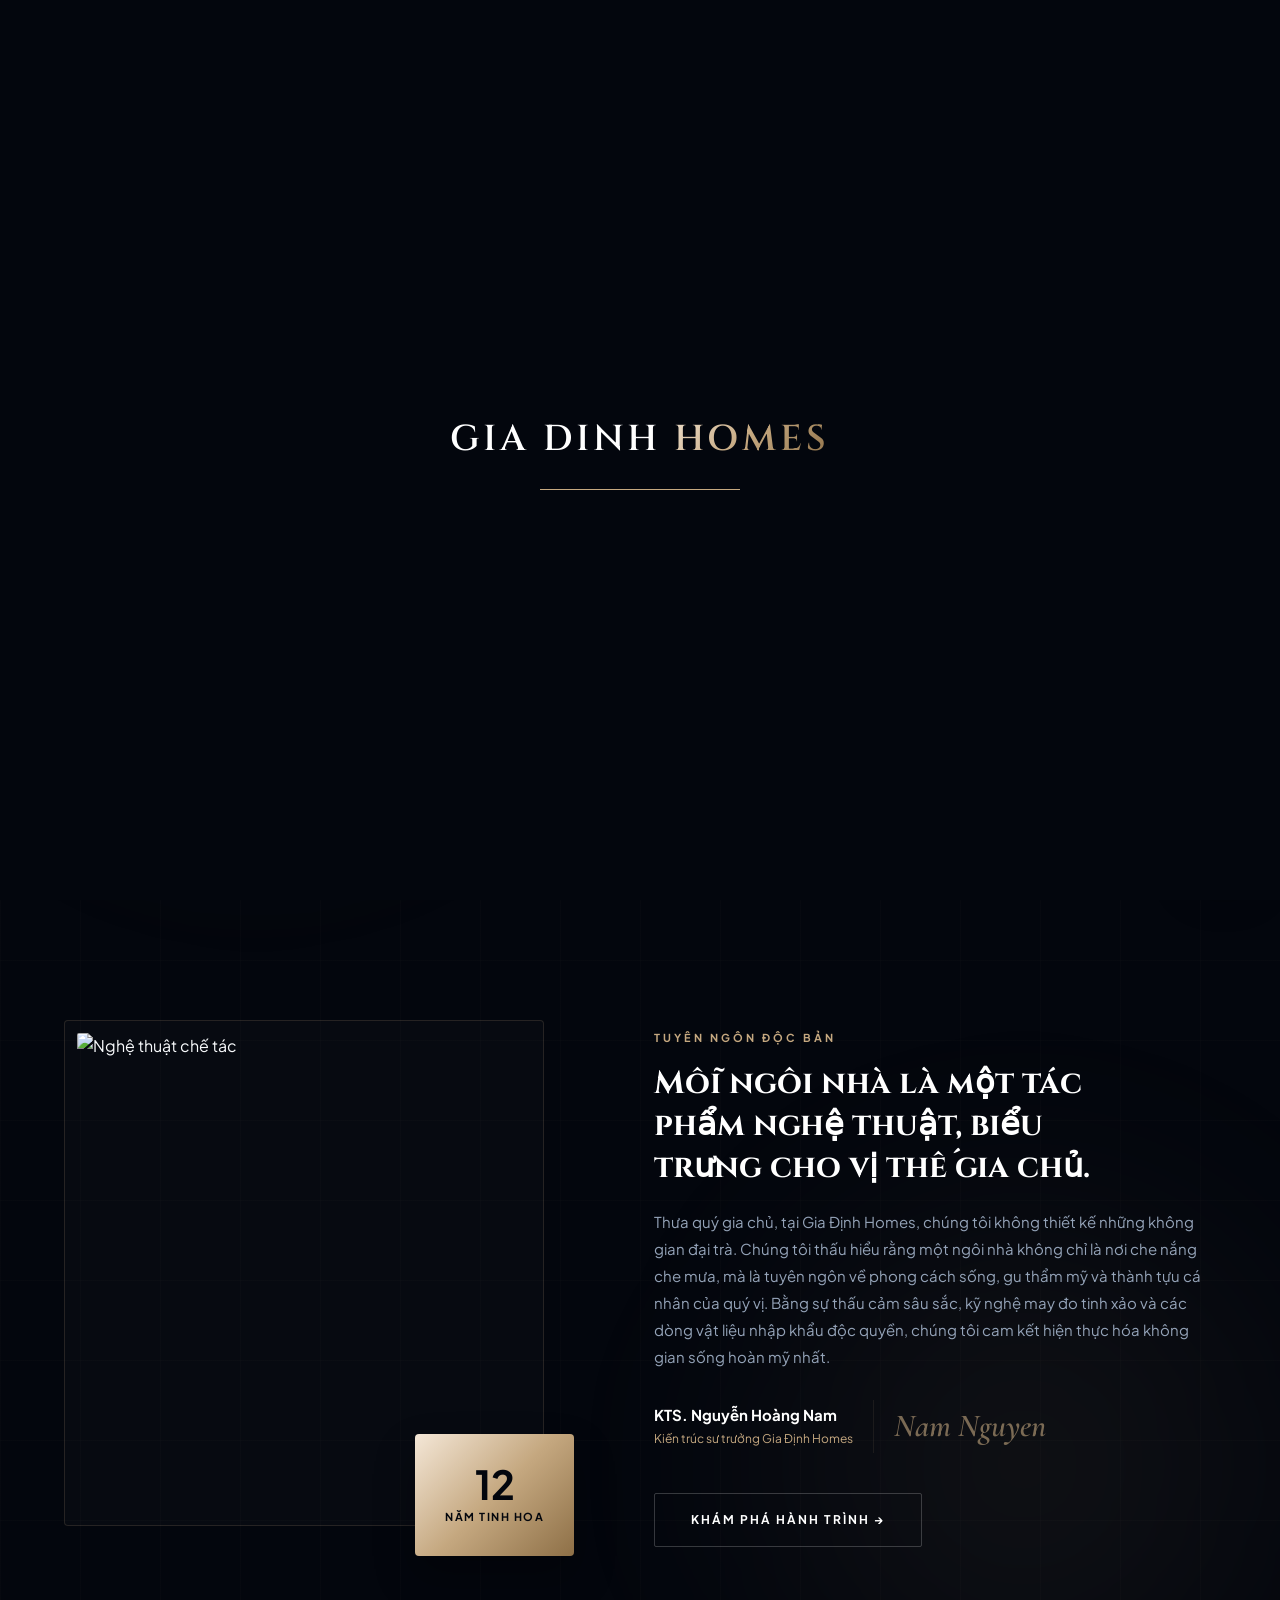
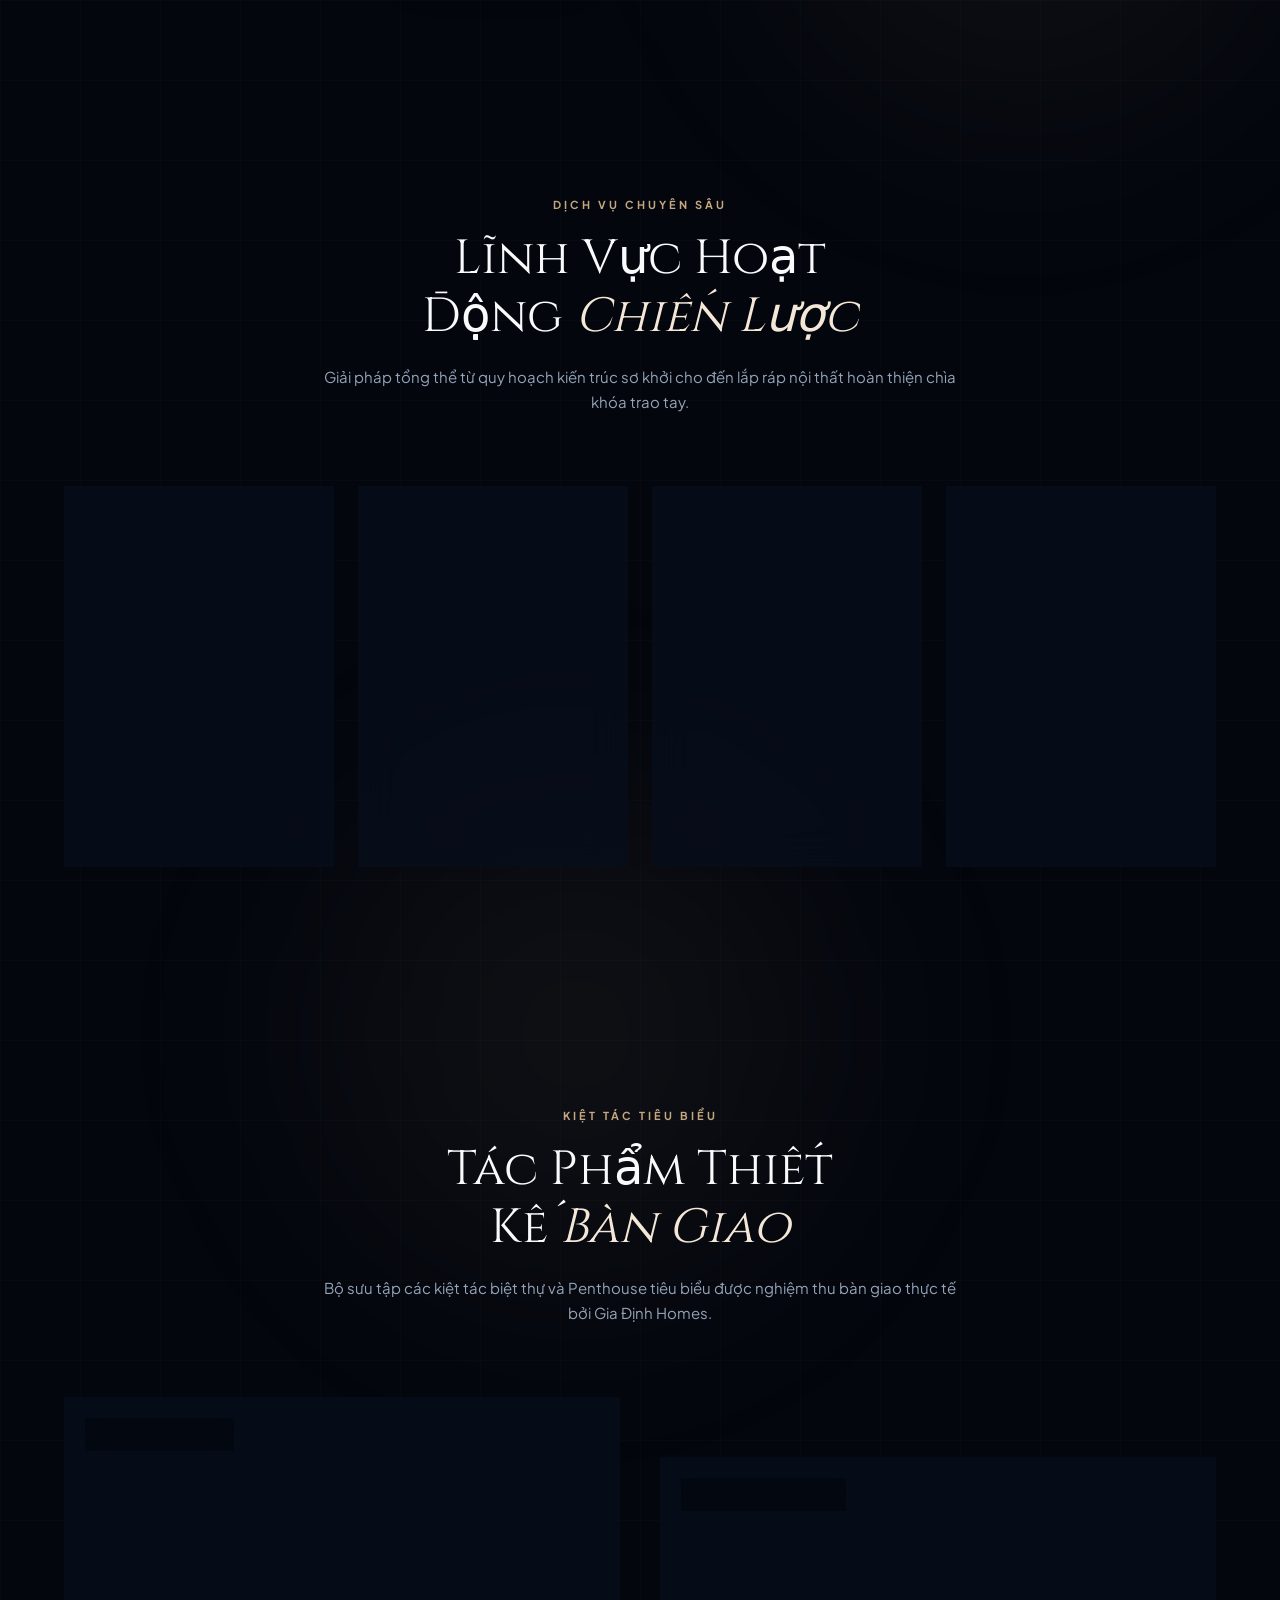
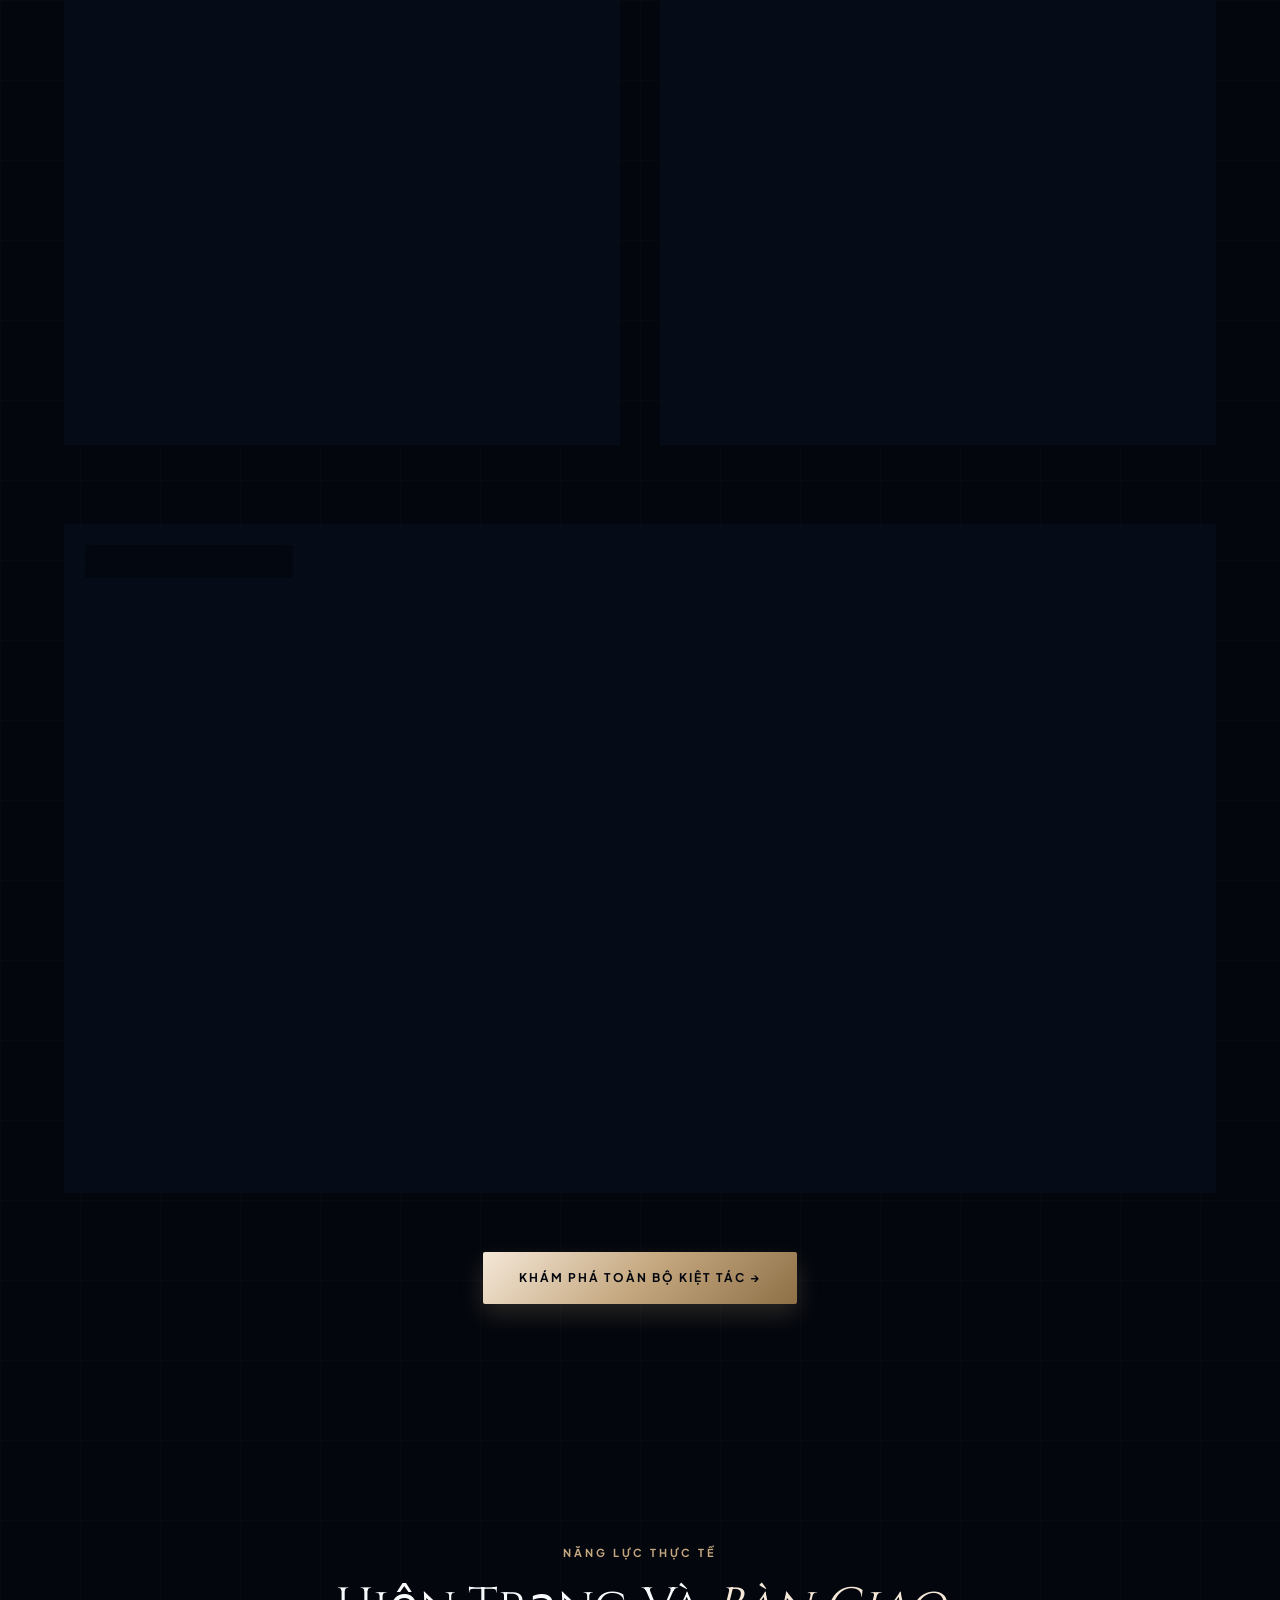
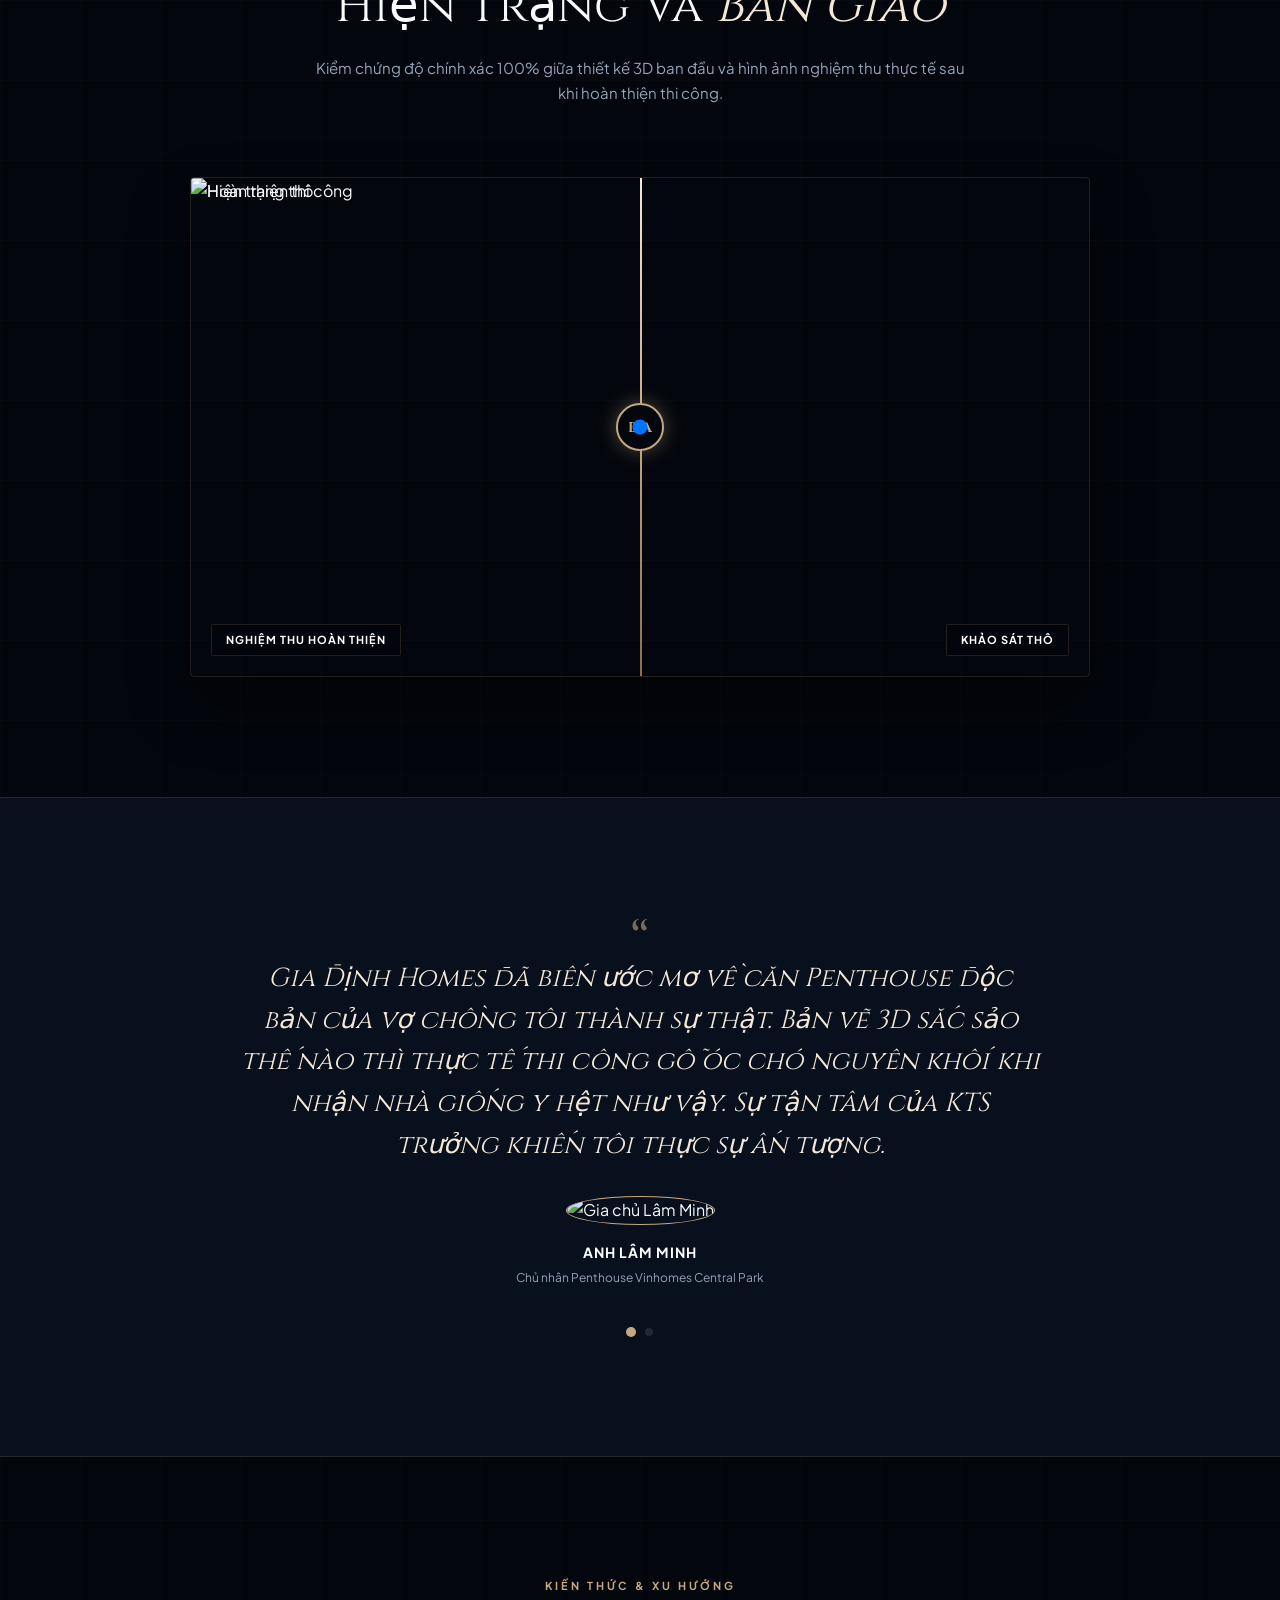
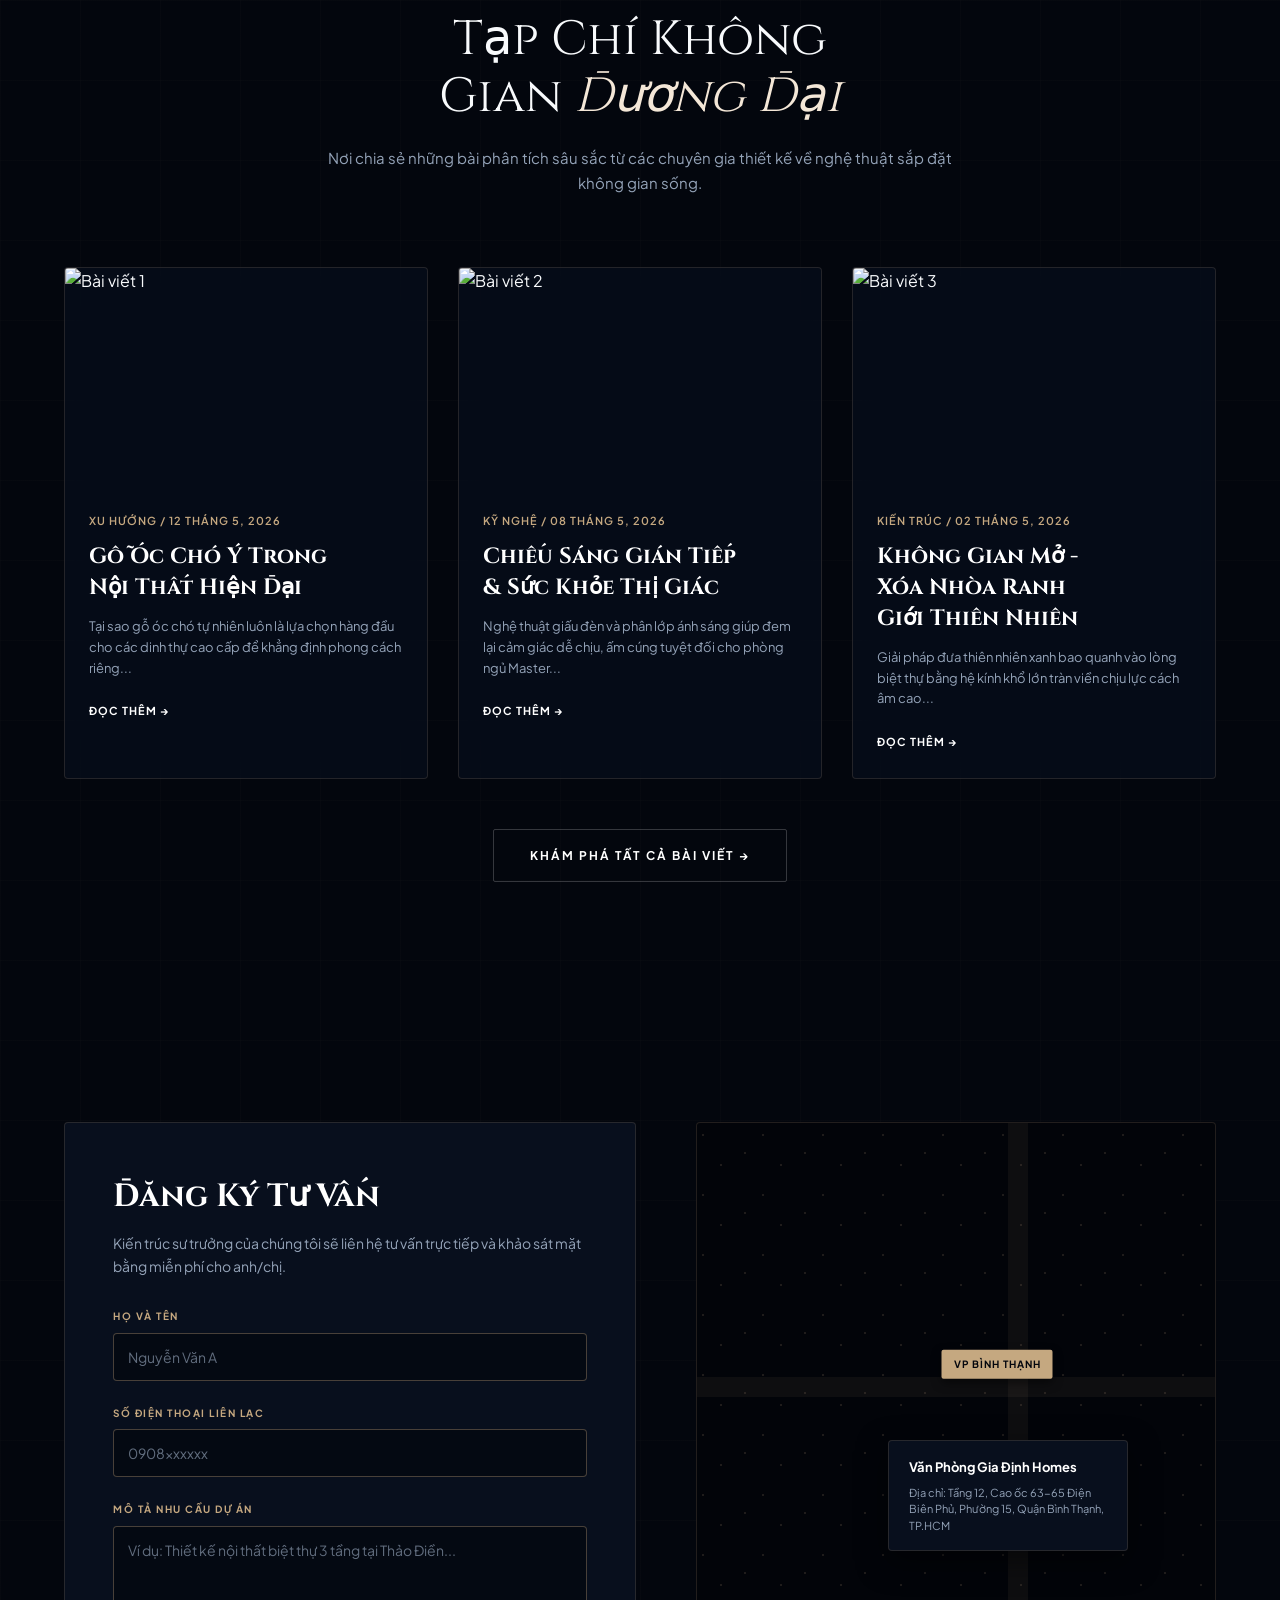
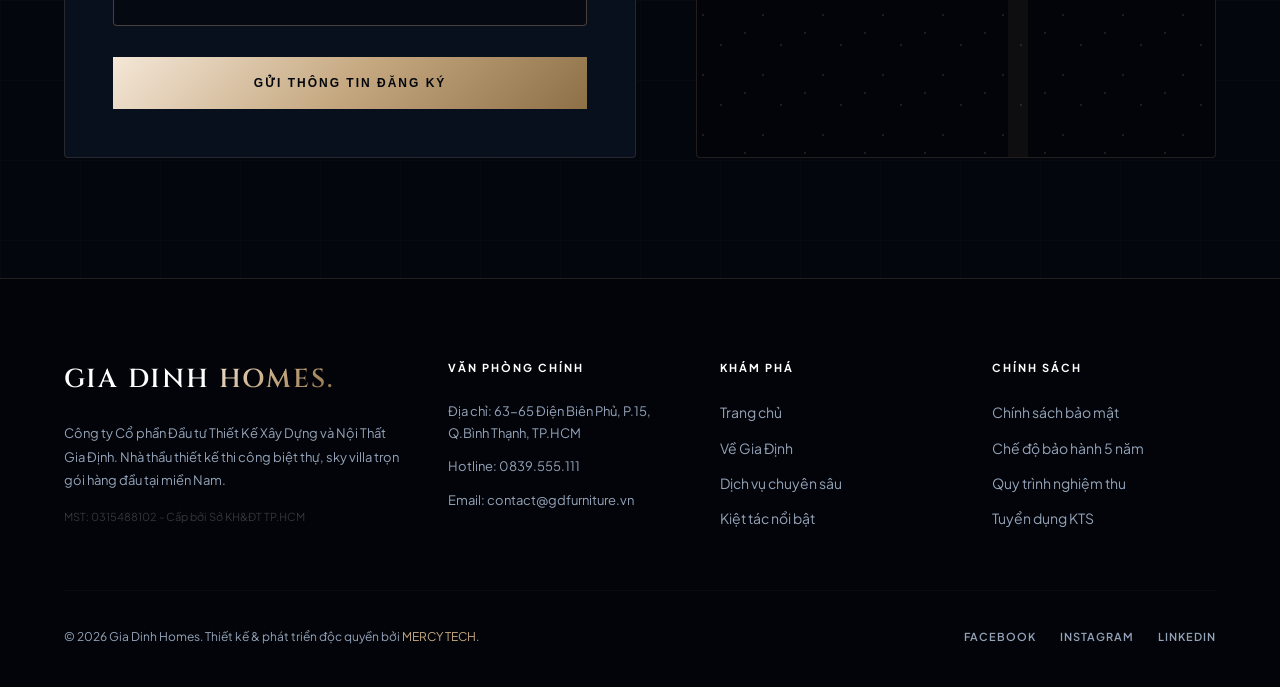
==== commit 033cea19: "Elevate Gia Dinh Homes luxury template with Cinzel typography, glassmorphism, animated spotlights, a" ====
--- a/index.html
+++ b/index.html
@@ -137,7 +137,7 @@
   <!-- SERVICES SECTION (CORE COMPETENCES) -->
   <section class="services" id="services">
     <div class="container">
-      <div class="section-header">
+      <div class="section-header reveal-item">
         <span class="section-subtitle">Dịch Vụ Chuyên Sâu</span>
         <h2>Lĩnh Vực Hoạt Động <span>Chiến Lược</span></h2>
         <p>Giải pháp tổng thể từ quy hoạch kiến trúc sơ khởi cho đến lắp ráp nội thất hoàn thiện chìa khóa trao tay.</p>
@@ -145,7 +145,7 @@
 
       <div class="services-grid">
         <!-- Card 1 -->
-        <a href="gd_construction_demo_vinhomes_services.html" class="service-card">
+        <a href="gd_construction_demo_vinhomes_services.html" class="service-card reveal-item">
           <div class="service-num">I</div>
           <div class="service-info">
             <h3>Kiến Trúc Biệt Thự</h3>
@@ -155,7 +155,7 @@
         </a>
 
         <!-- Card 2 -->
-        <a href="gd_construction_demo_vinhomes_services.html" class="service-card">
+        <a href="gd_construction_demo_vinhomes_services.html" class="service-card reveal-item">
           <div class="service-num">II</div>
           <div class="service-info">
             <h3>Nội Thất May Đo</h3>
@@ -165,7 +165,7 @@
         </a>
 
         <!-- Card 3 -->
-        <a href="gd_construction_demo_vinhomes_services.html" class="service-card">
+        <a href="gd_construction_demo_vinhomes_services.html" class="service-card reveal-item">
           <div class="service-num">III</div>
           <div class="service-info">
             <h3>Tổng Thầu Thi Công</h3>
@@ -175,7 +175,7 @@
         </a>
 
         <!-- Card 4 -->
-        <a href="gd_construction_demo_vinhomes_services.html" class="service-card">
+        <a href="gd_construction_demo_vinhomes_services.html" class="service-card reveal-item">
           <div class="service-num">IV</div>
           <div class="service-info">
             <h3>Smart Home Cao Cấp</h3>
@@ -190,7 +190,7 @@
   <!-- FEATURED PROJECTS GALLERY SECTION -->
   <section class="projects" id="projects">
     <div class="container">
-      <div class="section-header">
+      <div class="section-header reveal-item">
         <span class="section-subtitle">Kiệt Tác Tiêu Biểu</span>
         <h2>Tác Phẩm Thiết Kế <span>Bàn Giao</span></h2>
         <p>Bộ sưu tập các kiệt tác biệt thự và Penthouse tiêu biểu được nghiệm thu bàn giao thực tế bởi Gia Định Homes.</p>
@@ -199,7 +199,7 @@
       <!-- Asymmetric Portfolio Grid (Homepage: Top 3 Projects) -->
       <div class="asymmetric-grid" id="portfolioContainer">
         <!-- Card 1 -->
-        <div class="project-item" onclick="location.href='gd_construction_demo_vinhomes_projects.html'">
+        <div class="project-item reveal-item" onclick="location.href='gd_construction_demo_vinhomes_projects.html'">
           <div class="project-img-wrapper">
             <span class="project-meta-overlay">Biệt thự Chateau</span>
             <img src="https://images.unsplash.com/photo-1600585154340-be6161a56a0c?auto=format&fit=crop&w=700&dpr=2&q=75" alt="Dự án Chateau" loading="lazy">
@@ -215,7 +215,7 @@
         </div>
 
         <!-- Card 2 -->
-        <div class="project-item" onclick="location.href='gd_construction_demo_vinhomes_projects.html'">
+        <div class="project-item reveal-item" onclick="location.href='gd_construction_demo_vinhomes_projects.html'">
           <div class="project-img-wrapper">
             <span class="project-meta-overlay">Sky Villa Thảo Điền</span>
             <img src="https://images.unsplash.com/photo-1618221195710-dd6b41faaea6?auto=format&fit=crop&w=700&dpr=2&q=75" alt="Sky Villa Serenade" loading="lazy">
@@ -231,7 +231,7 @@
         </div>
 
         <!-- Card 3 -->
-        <div class="project-item" onclick="location.href='gd_construction_demo_vinhomes_projects.html'" style="grid-column: span 12; margin-top: 40px;">
+        <div class="project-item reveal-item" onclick="location.href='gd_construction_demo_vinhomes_projects.html'" style="grid-column: span 12; margin-top: 40px;">
           <div class="project-img-wrapper" style="height: 480px;">
             <span class="project-meta-overlay">Penthouse Grand Marina</span>
             <img src="https://images.unsplash.com/photo-1600607687939-ce8a6c25118c?auto=format&fit=crop&w=1200&dpr=2&q=75" alt="Penthouse Grand Marina" loading="lazy">
@@ -256,7 +256,7 @@
   <!-- BEFORE/AFTER COMPARISON SECTION -->
   <section class="slider-section" id="sliderSection">
     <div class="container">
-      <div class="section-header">
+      <div class="section-header reveal-item">
         <span class="section-subtitle">Năng Lực Thực Tế</span>
         <h2>Hiện Trạng Và <span>Bàn Giao</span></h2>
         <p>Kiểm chứng độ chính xác 100% giữa thiết kế 3D ban đầu và hình ảnh nghiệm thu thực tế sau khi hoàn thiện thi công.</p>
@@ -321,7 +321,7 @@
   <!-- EDITORIAL NEWS SECTION (PREVIEW) -->
   <section class="magazine" id="magazine">
     <div class="container">
-      <div class="section-header">
+      <div class="section-header reveal-item">
         <span class="section-subtitle">Kiến Thức & Xu Hướng</span>
         <h2>Tạp Chí Không Gian <span>Đương Đại</span></h2>
         <p>Nơi chia sẻ những bài phân tích sâu sắc từ các chuyên gia thiết kế về nghệ thuật sắp đặt không gian sống.</p>
@@ -329,7 +329,7 @@
 
       <div class="magazine-grid">
         <!-- Card 1 -->
-        <div class="magazine-card">
+        <div class="magazine-card reveal-item">
           <div class="magazine-img-wrapper">
             <img src="https://images.unsplash.com/photo-1513694203232-719a280e022f?auto=format&fit=crop&w=600&q=75" alt="Bài viết 1" loading="lazy">
           </div>
@@ -342,7 +342,7 @@
         </div>
 
         <!-- Card 2 -->
-        <div class="magazine-card">
+        <div class="magazine-card reveal-item">
           <div class="magazine-img-wrapper">
             <img src="https://images.unsplash.com/photo-1618221195710-dd6b41faaea6?auto=format&fit=crop&w=600&q=75" alt="Bài viết 2" loading="lazy">
           </div>
@@ -355,7 +355,7 @@
         </div>
 
         <!-- Card 3 -->
-        <div class="magazine-card">
+        <div class="magazine-card reveal-item">
           <div class="magazine-img-wrapper">
             <img src="https://images.unsplash.com/photo-1600585154340-be6161a56a0c?auto=format&fit=crop&w=600&q=75" alt="Bài viết 3" loading="lazy">
           </div>
@@ -665,6 +665,23 @@
           }, 1500);
         });
       }
+    }
+      // IntersectionObserver for scroll reveal animations
+      const revealItems = document.querySelectorAll('.reveal-item');
+      if (revealItems.length > 0) {
+        const observer = new IntersectionObserver((entries) => {
+          entries.forEach(entry => {
+            if (entry.isIntersecting) {
+              entry.target.classList.add('revealed');
+              observer.unobserve(entry.target);
+            }
+          });
+        }, { threshold: 0.1 });
+
+        revealItems.forEach(item => {
+          observer.observe(item);
+        });
+      }
     });
   </script>
 </body>
--- a/gd_vinhomes_style.css
+++ b/gd_vinhomes_style.css
@@ -1,3 +1,5 @@
+@import url('https://fonts.googleapis.com/css2?family=Cinzel:wght@400;500;600;700;800;900&family=Plus+Jakarta+Sans:wght@300;400;500;600;700;800&display=swap');
+
 /* --- LUXURY BRAND DESIGN TOKENS --- */
 :root {
   --obsidian: #03060d;
@@ -37,7 +39,7 @@
 }
 
 body {
-  font-family: 'Inter', -apple-system, BlinkMacSystemFont, "Segoe UI", Roboto, sans-serif;
+  font-family: 'Plus Jakarta Sans', -apple-system, BlinkMacSystemFont, "Segoe UI", Roboto, sans-serif;
   background-color: var(--obsidian);
   color: var(--text-light);
   line-height: 1.65;
@@ -59,12 +61,14 @@
 /* Ambient Background Glow Spotlights */
 .bg-spotlight {
   position: absolute;
-  width: 50vw;
-  height: 50vw;
+  width: 60vw;
+  height: 60vw;
   border-radius: 50%;
-  background: radial-gradient(circle, rgba(197, 168, 128, 0.05) 0%, transparent 70%);
+  background: radial-gradient(circle, rgba(197, 168, 128, 0.08) 0%, transparent 70%);
   z-index: -1;
   pointer-events: none;
+  filter: blur(80px);
+  animation: spotlightBreathe 12s ease-in-out infinite alternate;
 }
 
 .spotlight-1 { top: 15vh; left: -10vw; }
@@ -99,7 +103,7 @@
 }
 
 .preloader-logo {
-  font-family: 'Cormorant Garamond', serif;
+  font-family: 'Cinzel', serif;
   font-size: 36px;
   font-weight: 600;
   letter-spacing: 4px;
@@ -214,7 +218,7 @@
 }
 
 .logo {
-  font-family: 'Cormorant Garamond', serif;
+  font-family: 'Cinzel', serif;
   font-size: 24px;
   font-weight: 600;
   letter-spacing: 2px;
@@ -426,7 +430,7 @@
 }
 
 .hero h1 {
-  font-family: 'Cormorant Garamond', serif;
+  font-family: 'Cinzel', serif;
   font-size: 72px;
   font-weight: 500;
   line-height: 1.1;
@@ -545,7 +549,7 @@
 }
 
 .hero-preview-card h4 {
-  font-family: 'Cormorant Garamond', serif;
+  font-family: 'Cinzel', serif;
   font-size: 20px;
   color: #FFFFFF;
   margin-bottom: 6px;
@@ -590,7 +594,7 @@
 }
 
 .section-header h2 {
-  font-family: 'Cormorant Garamond', serif;
+  font-family: 'Cinzel', serif;
   font-size: 48px;
   font-weight: 400;
   line-height: 1.2;
@@ -665,7 +669,7 @@
 }
 
 .about-text h3 {
-  font-family: 'Cormorant Garamond', serif;
+  font-family: 'Cinzel', serif;
   font-size: 32px;
   color: #FFFFFF;
   margin-bottom: 20px;
@@ -691,7 +695,7 @@
 }
 
 .value-box h4 {
-  font-family: 'Cormorant Garamond', serif;
+  font-family: 'Cinzel', serif;
   font-size: 20px;
   color: #FFFFFF;
   margin-bottom: 8px;
@@ -712,7 +716,9 @@
 }
 
 .service-card {
-  background: var(--obsidian-card);
+  background: var(--glass-bg);
+  backdrop-filter: var(--glass-blur);
+  -webkit-backdrop-filter: var(--glass-blur);
   border: 1px solid var(--border-color);
   border-radius: 4px;
   padding: 40px 30px;
@@ -739,7 +745,7 @@
 }
 
 .service-num {
-  font-family: 'Cormorant Garamond', serif;
+  font-family: 'Cinzel', serif;
   font-size: 36px;
   font-weight: 300;
   color: var(--gold);
@@ -754,7 +760,7 @@
 }
 
 .service-info h3 {
-  font-family: 'Cormorant Garamond', serif;
+  font-family: 'Cinzel', serif;
   font-size: 24px;
   color: #FFFFFF;
   margin-bottom: 12px;
@@ -849,7 +855,9 @@
 
 .project-item {
   grid-column: span 6;
-  background: var(--obsidian-card);
+  background: var(--glass-bg);
+  backdrop-filter: var(--glass-blur);
+  -webkit-backdrop-filter: var(--glass-blur);
   border: 1px solid var(--border-color);
   border-radius: 4px;
   overflow: hidden;
@@ -932,7 +940,7 @@
 }
 
 .project-caption h3 {
-  font-family: 'Cormorant Garamond', serif;
+  font-family: 'Cinzel', serif;
   font-size: 26px;
   color: #FFFFFF;
   margin-bottom: 8px;
@@ -1014,7 +1022,7 @@
 }
 
 .step-number {
-  font-family: 'Cormorant Garamond', serif;
+  font-family: 'Cinzel', serif;
   font-size: 16px;
   font-weight: 700;
   color: var(--gold);
@@ -1023,7 +1031,7 @@
 }
 
 .process-step-content h3 {
-  font-family: 'Cormorant Garamond', serif;
+  font-family: 'Cinzel', serif;
   font-size: 22px;
   color: #FFFFFF;
   margin-bottom: 12px;
@@ -1165,7 +1173,7 @@
   justify-content: center;
   box-shadow: 0 0 20px rgba(197, 168, 128, 0.4);
   transition: left 0.1s ease-out;
-  font-family: 'Cormorant Garamond', serif;
+  font-family: 'Cinzel', serif;
   color: var(--gold);
   font-weight: 700;
   font-size: 14px;
@@ -1196,7 +1204,7 @@
 
 .quote-icon {
   font-size: 60px;
-  font-family: 'Cormorant Garamond', serif;
+  font-family: 'Cinzel', serif;
   color: var(--gold);
   line-height: 1;
   height: 30px;
@@ -1206,7 +1214,7 @@
 }
 
 .testimonial-slide blockquote {
-  font-family: 'Cormorant Garamond', serif;
+  font-family: 'Cinzel', serif;
   font-size: 26px;
   font-style: italic;
   color: var(--gold-light);
@@ -1266,7 +1274,9 @@
 }
 
 .magazine-card {
-  background: var(--obsidian-card);
+  background: var(--glass-bg);
+  backdrop-filter: var(--glass-blur);
+  -webkit-backdrop-filter: var(--glass-blur);
   border: 1px solid var(--border-color);
   border-radius: 4px;
   overflow: hidden;
@@ -1300,7 +1310,7 @@
 }
 
 .magazine-body h3 {
-  font-family: 'Cormorant Garamond', serif;
+  font-family: 'Cinzel', serif;
   font-size: 22px;
   color: #FFFFFF;
   margin-bottom: 12px;
@@ -1367,7 +1377,7 @@
 }
 
 .contact-form-wrapper h3 {
-  font-family: 'Cormorant Garamond', serif;
+  font-family: 'Cinzel', serif;
   font-size: 32px;
   color: #FFFFFF;
   margin-bottom: 8px;
@@ -1540,7 +1550,7 @@
 }
 
 .footer-logo {
-  font-family: 'Cormorant Garamond', serif;
+  font-family: 'Cinzel', serif;
   font-size: 26px;
   color: #FFFFFF;
   font-weight: 600;
@@ -1774,7 +1784,7 @@
 }
 
 .subpage-hero h1 {
-  font-family: 'Cormorant Garamond', serif;
+  font-family: 'Cinzel', serif;
   font-size: 48px;
   font-weight: 500;
   color: #FFFFFF;
@@ -1863,7 +1873,7 @@
 }
 
 .sidebar-widget h4 {
-  font-family: 'Cormorant Garamond', serif;
+  font-family: 'Cinzel', serif;
   font-size: 22px;
   color: #FFFFFF;
   margin-bottom: 20px;
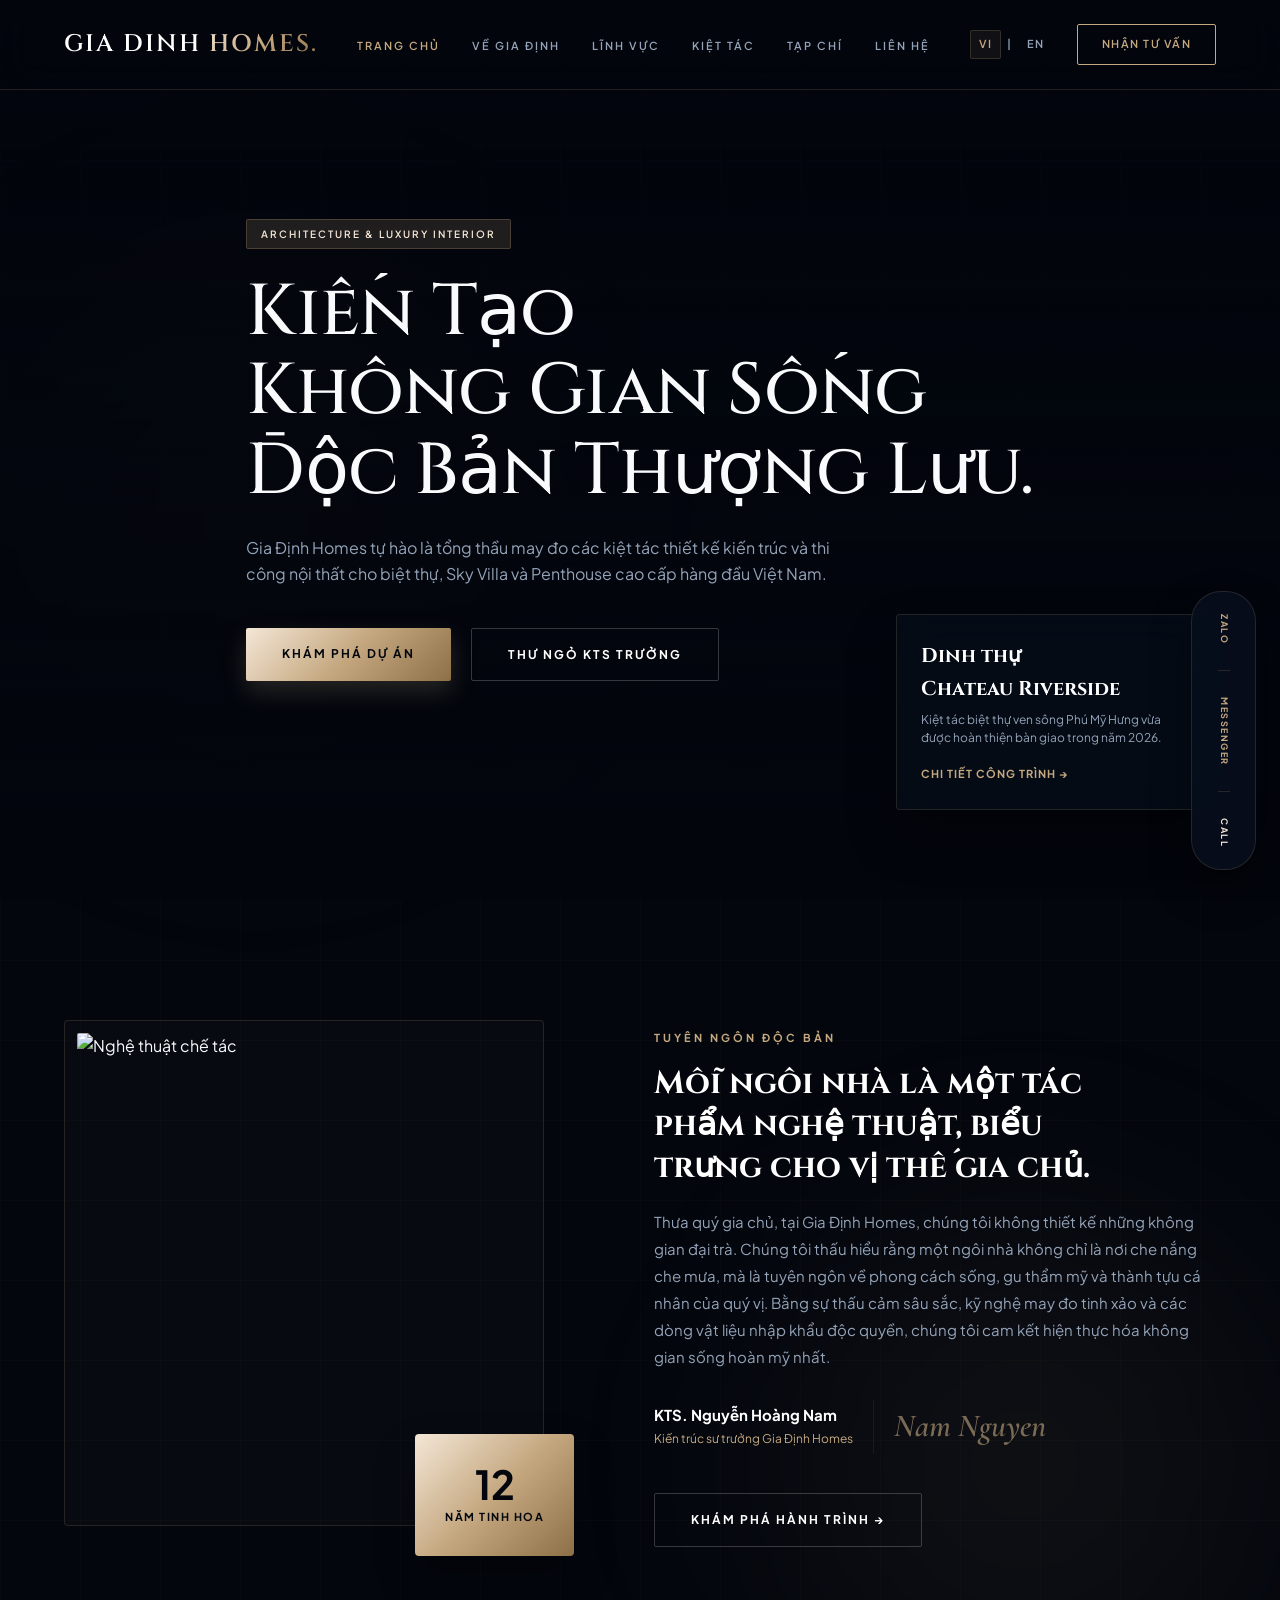
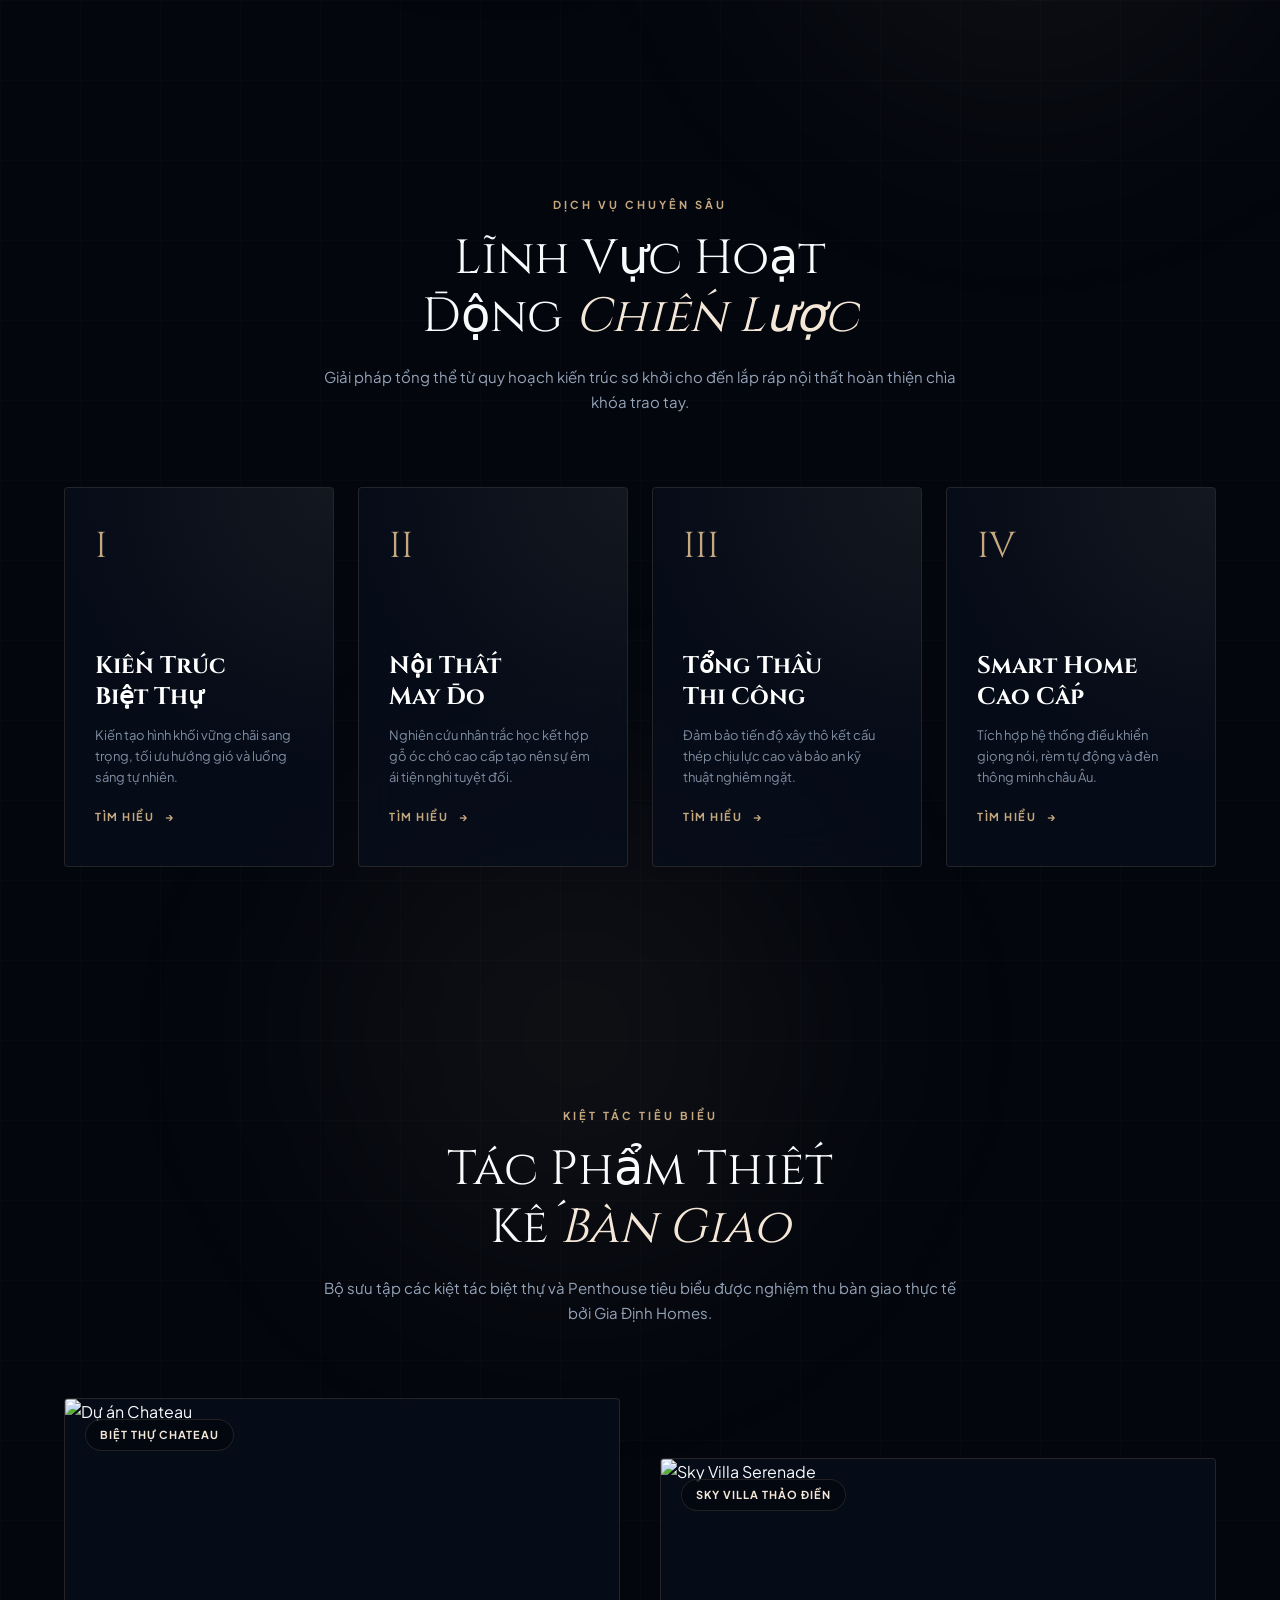
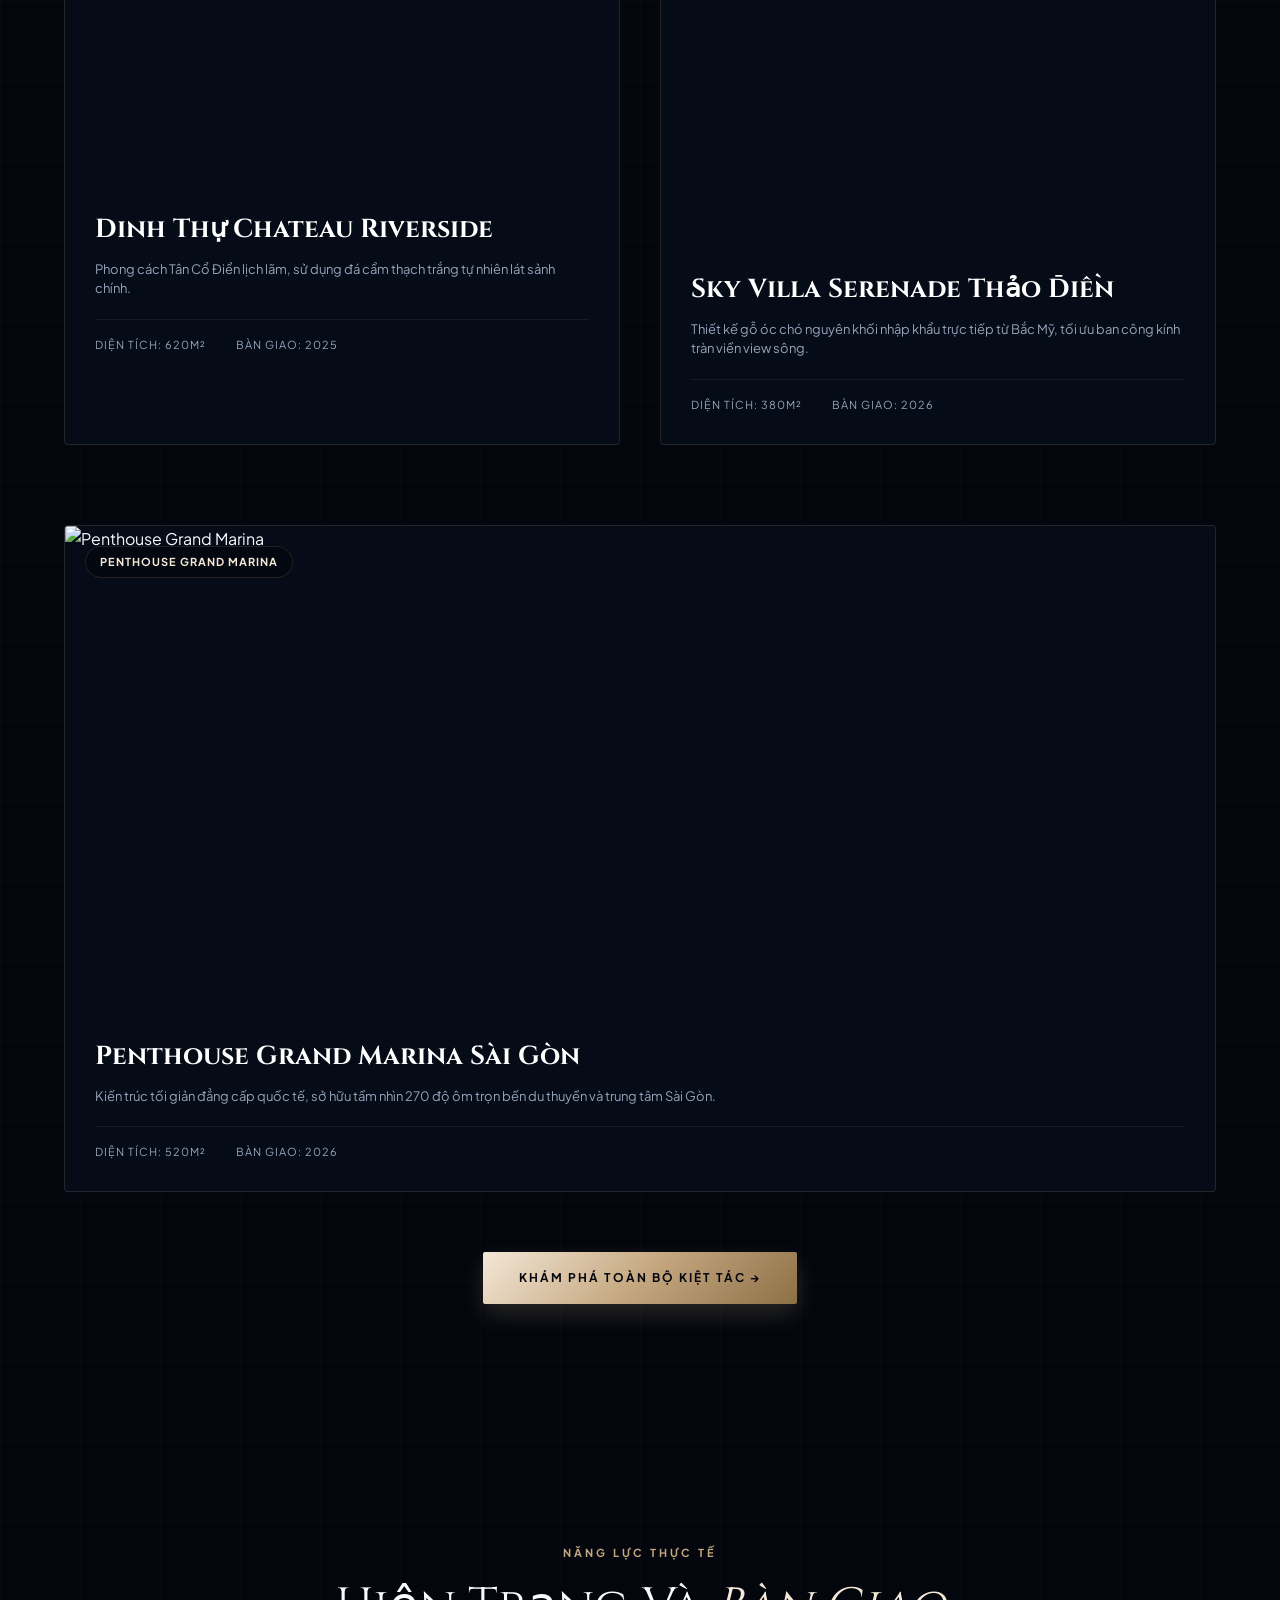
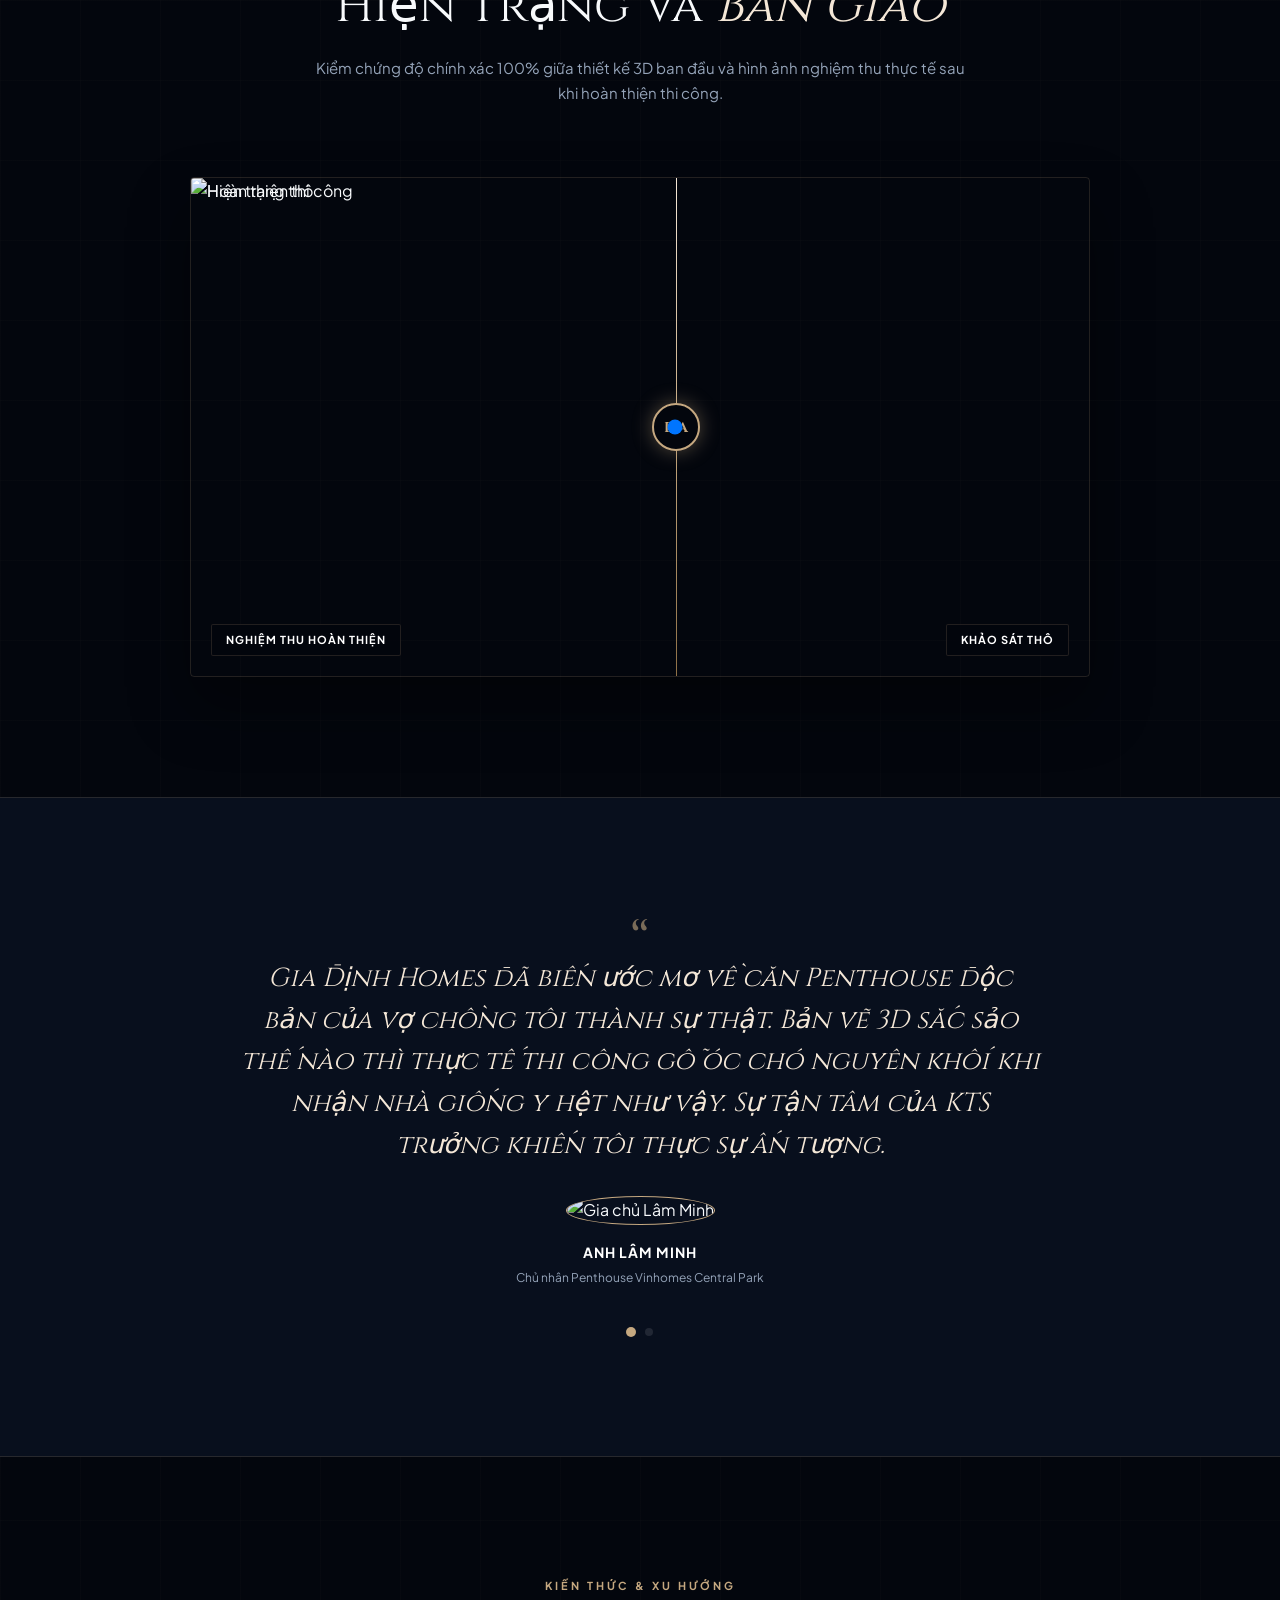
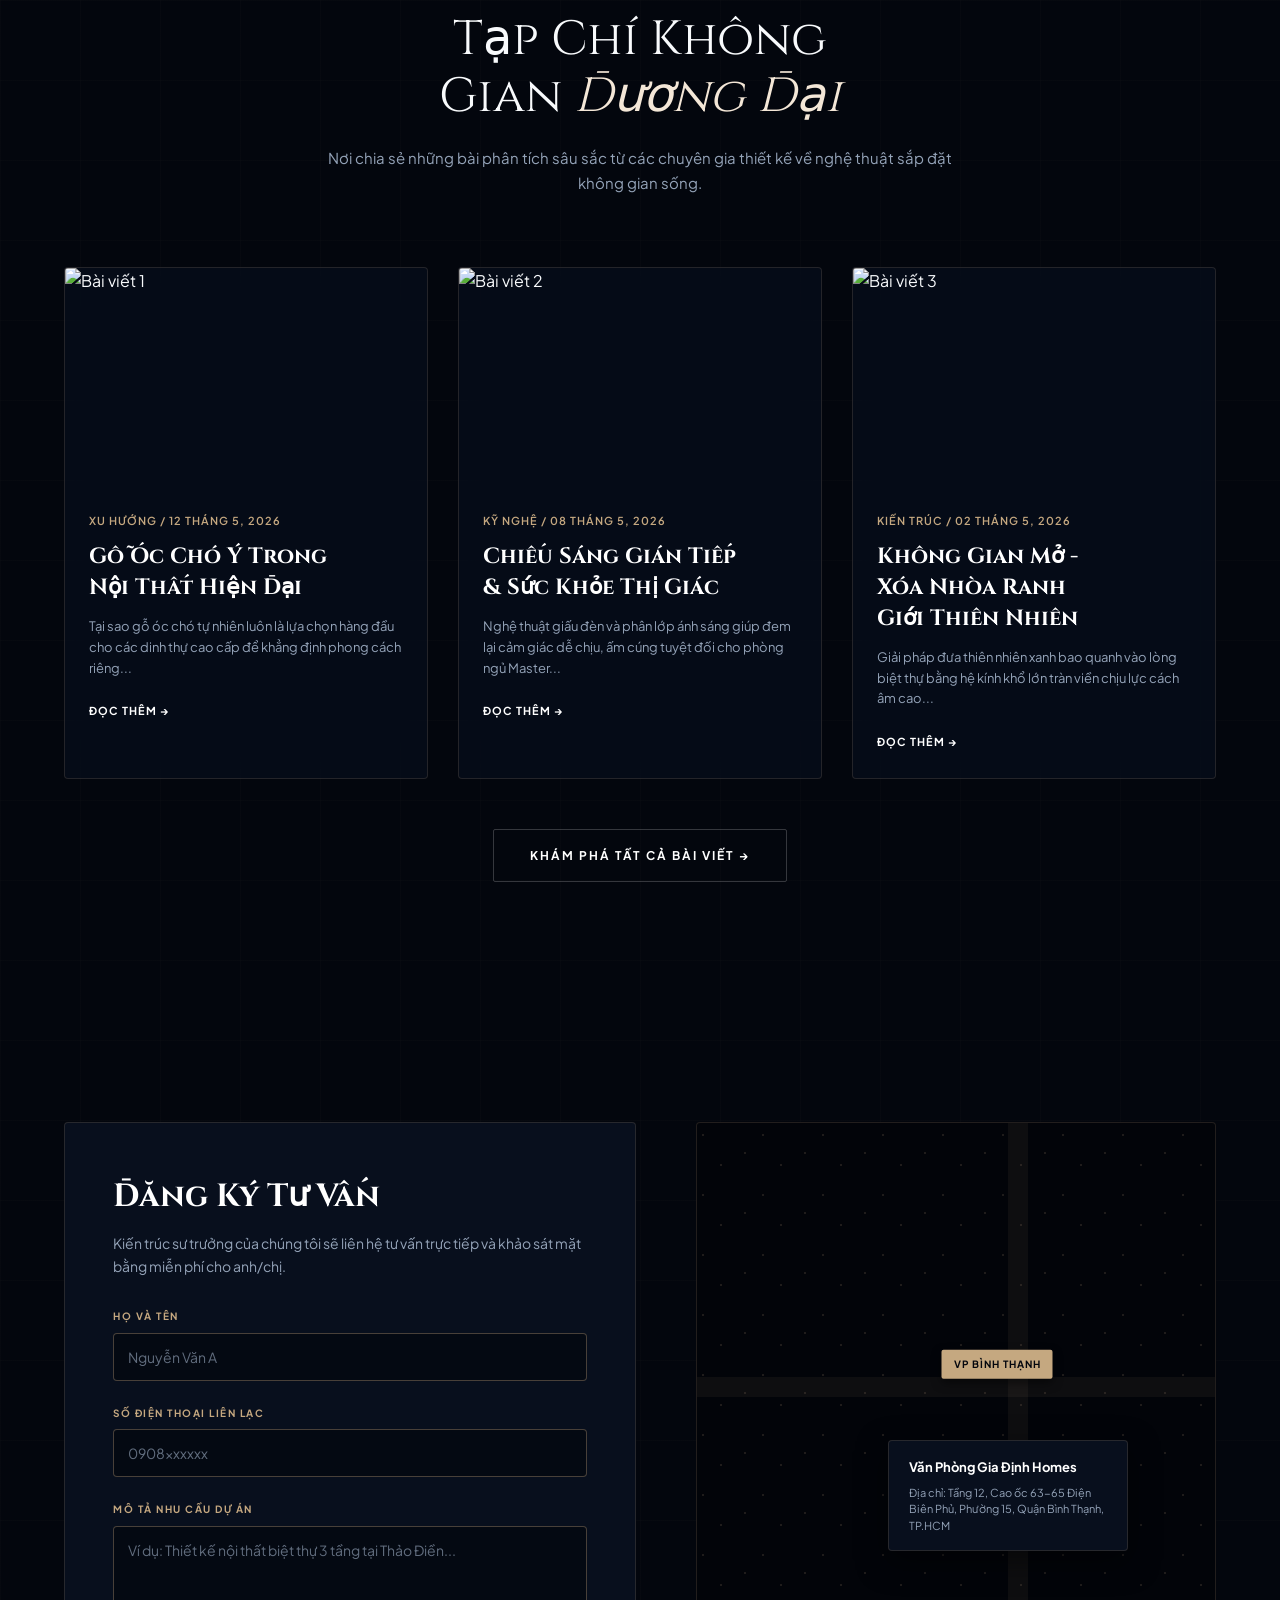
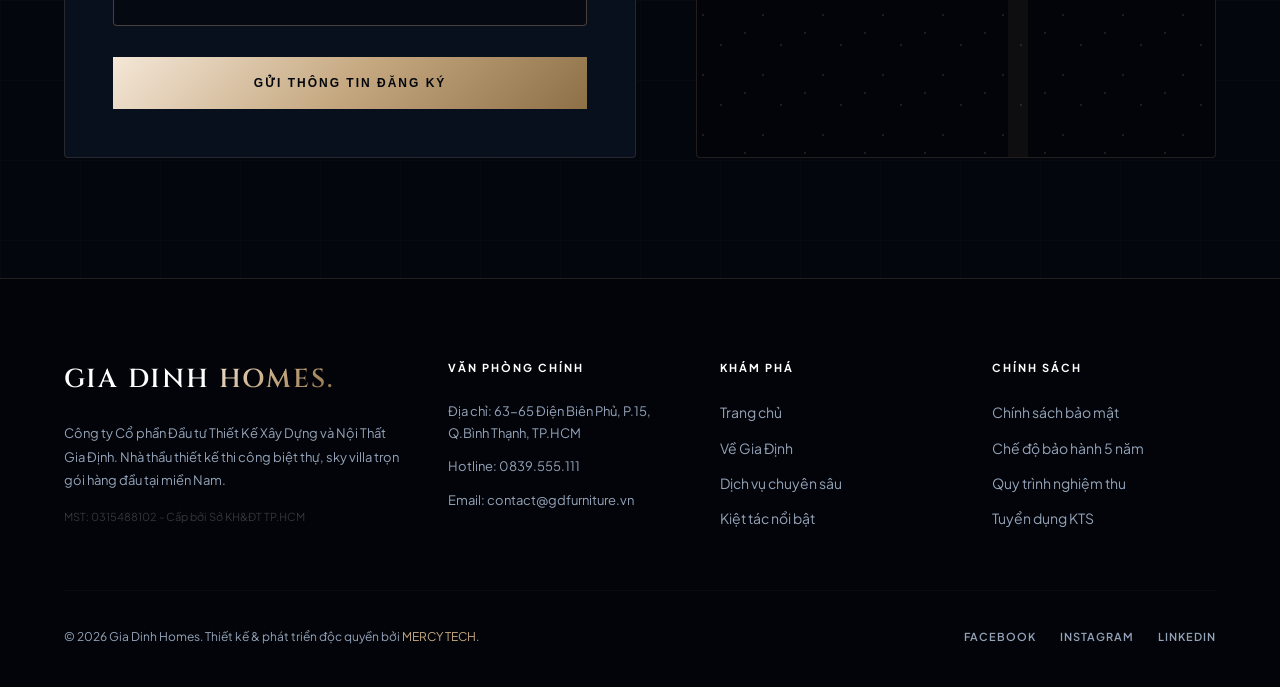
==== commit 548c55da: "Fix syntax errors in JS scripts and rename subpages to clean paths" ====
--- a/index.html
+++ b/index.html
@@ -45,11 +45,11 @@
       <nav>
         <ul>
           <li><a href="index.html" style="color: var(--gold);">Trang chủ</a></li>
-          <li><a href="gd_construction_demo_vinhomes_about.html">Về Gia Định</a></li>
-          <li><a href="gd_construction_demo_vinhomes_services.html">Lĩnh vực</a></li>
-          <li><a href="gd_construction_demo_vinhomes_projects.html">Kiệt tác</a></li>
-          <li><a href="gd_construction_demo_vinhomes_magazine.html">Tạp chí</a></li>
-          <li><a href="gd_construction_demo_vinhomes_contact.html">Liên hệ</a></li>
+          <li><a href="about.html">Về Gia Định</a></li>
+          <li><a href="services.html">Lĩnh vực</a></li>
+          <li><a href="projects.html">Kiệt tác</a></li>
+          <li><a href="magazine.html">Tạp chí</a></li>
+          <li><a href="contact.html">Liên hệ</a></li>
         </ul>
       </nav>
 
@@ -57,7 +57,7 @@
         <div class="lang-switcher">
           <span class="active">VI</span> | <span>EN</span>
         </div>
-        <a href="gd_construction_demo_vinhomes_contact.html" class="nav-btn" style="text-decoration: none; display: inline-block;">Nhận tư vấn</a>
+        <a href="contact.html" class="nav-btn" style="text-decoration: none; display: inline-block;">Nhận tư vấn</a>
         
         <!-- Hamburger Menu Button -->
         <button class="hamburger" id="mobileMenuBtn" aria-label="Mở menu di động">
@@ -87,8 +87,8 @@
         </h1>
         <p>Gia Định Homes tự hào là tổng thầu may đo các kiệt tác thiết kế kiến trúc và thi công nội thất cho biệt thự, Sky Villa và Penthouse cao cấp hàng đầu Việt Nam.</p>
         <div class="hero-actions">
-          <a href="gd_construction_demo_vinhomes_projects.html" class="btn-gold">Khám phá dự án</a>
-          <a href="gd_construction_demo_vinhomes_about.html" class="btn-outline">Thư ngỏ KTS trưởng</a>
+          <a href="projects.html" class="btn-gold">Khám phá dự án</a>
+          <a href="about.html" class="btn-outline">Thư ngỏ KTS trưởng</a>
         </div>
       </div>
     </div>
@@ -97,7 +97,7 @@
     <div class="hero-preview-card">
       <h4>Dinh thự Chateau Riverside</h4>
       <p>Kiệt tác biệt thự ven sông Phú Mỹ Hưng vừa được hoàn thiện bàn giao trong năm 2026.</p>
-      <a href="gd_construction_demo_vinhomes_projects.html">Chi tiết công trình &rarr;</a>
+      <a href="projects.html">Chi tiết công trình &rarr;</a>
     </div>
   </section>
 
@@ -129,7 +129,7 @@
           </div>
         </div>
 
-        <a href="gd_construction_demo_vinhomes_about.html" class="btn-outline">Khám phá hành trình &rarr;</a>
+        <a href="about.html" class="btn-outline">Khám phá hành trình &rarr;</a>
       </div>
     </div>
   </section>
@@ -145,7 +145,7 @@
 
       <div class="services-grid">
         <!-- Card 1 -->
-        <a href="gd_construction_demo_vinhomes_services.html" class="service-card reveal-item">
+        <a href="services.html" class="service-card reveal-item">
           <div class="service-num">I</div>
           <div class="service-info">
             <h3>Kiến Trúc Biệt Thự</h3>
@@ -155,7 +155,7 @@
         </a>
 
         <!-- Card 2 -->
-        <a href="gd_construction_demo_vinhomes_services.html" class="service-card reveal-item">
+        <a href="services.html" class="service-card reveal-item">
           <div class="service-num">II</div>
           <div class="service-info">
             <h3>Nội Thất May Đo</h3>
@@ -165,7 +165,7 @@
         </a>
 
         <!-- Card 3 -->
-        <a href="gd_construction_demo_vinhomes_services.html" class="service-card reveal-item">
+        <a href="services.html" class="service-card reveal-item">
           <div class="service-num">III</div>
           <div class="service-info">
             <h3>Tổng Thầu Thi Công</h3>
@@ -175,7 +175,7 @@
         </a>
 
         <!-- Card 4 -->
-        <a href="gd_construction_demo_vinhomes_services.html" class="service-card reveal-item">
+        <a href="services.html" class="service-card reveal-item">
           <div class="service-num">IV</div>
           <div class="service-info">
             <h3>Smart Home Cao Cấp</h3>
@@ -199,7 +199,7 @@
       <!-- Asymmetric Portfolio Grid (Homepage: Top 3 Projects) -->
       <div class="asymmetric-grid" id="portfolioContainer">
         <!-- Card 1 -->
-        <div class="project-item reveal-item" onclick="location.href='gd_construction_demo_vinhomes_projects.html'">
+        <div class="project-item reveal-item" onclick="location.href='projects.html'">
           <div class="project-img-wrapper">
             <span class="project-meta-overlay">Biệt thự Chateau</span>
             <img src="https://images.unsplash.com/photo-1600585154340-be6161a56a0c?auto=format&fit=crop&w=700&dpr=2&q=75" alt="Dự án Chateau" loading="lazy">
@@ -215,7 +215,7 @@
         </div>
 
         <!-- Card 2 -->
-        <div class="project-item reveal-item" onclick="location.href='gd_construction_demo_vinhomes_projects.html'">
+        <div class="project-item reveal-item" onclick="location.href='projects.html'">
           <div class="project-img-wrapper">
             <span class="project-meta-overlay">Sky Villa Thảo Điền</span>
             <img src="https://images.unsplash.com/photo-1618221195710-dd6b41faaea6?auto=format&fit=crop&w=700&dpr=2&q=75" alt="Sky Villa Serenade" loading="lazy">
@@ -231,7 +231,7 @@
         </div>
 
         <!-- Card 3 -->
-        <div class="project-item reveal-item" onclick="location.href='gd_construction_demo_vinhomes_projects.html'" style="grid-column: span 12; margin-top: 40px;">
+        <div class="project-item reveal-item" onclick="location.href='projects.html'" style="grid-column: span 12; margin-top: 40px;">
           <div class="project-img-wrapper" style="height: 480px;">
             <span class="project-meta-overlay">Penthouse Grand Marina</span>
             <img src="https://images.unsplash.com/photo-1600607687939-ce8a6c25118c?auto=format&fit=crop&w=1200&dpr=2&q=75" alt="Penthouse Grand Marina" loading="lazy">
@@ -248,7 +248,7 @@
       </div>
 
       <div style="text-align: center; margin-top: 60px;">
-        <a href="gd_construction_demo_vinhomes_projects.html" class="btn-gold">Khám Phá Toàn Bộ Kiệt Tác &rarr;</a>
+        <a href="projects.html" class="btn-gold">Khám Phá Toàn Bộ Kiệt Tác &rarr;</a>
       </div>
     </div>
   </section>
@@ -335,9 +335,9 @@
           </div>
           <div class="magazine-body">
             <span class="magazine-meta">Xu hướng / 12 Tháng 5, 2026</span>
-            <h3><a href="gd_construction_demo_vinhomes_magazine.html">Gỗ Óc Chó Ý Trong Nội Thất Hiện Đại</a></h3>
+            <h3><a href="magazine.html">Gỗ Óc Chó Ý Trong Nội Thất Hiện Đại</a></h3>
             <p>Tại sao gỗ óc chó tự nhiên luôn là lựa chọn hàng đầu cho các dinh thự cao cấp để khẳng định phong cách riêng...</p>
-            <a href="gd_construction_demo_vinhomes_magazine.html" class="magazine-readmore">Đọc thêm &rarr;</a>
+            <a href="magazine.html" class="magazine-readmore">Đọc thêm &rarr;</a>
           </div>
         </div>
 
@@ -348,9 +348,9 @@
           </div>
           <div class="magazine-body">
             <span class="magazine-meta">Kỹ Nghệ / 08 Tháng 5, 2026</span>
-            <h3><a href="gd_construction_demo_vinhomes_magazine.html">Chiếu Sáng Gián Tiếp & Sức Khỏe Thị Giác</a></h3>
+            <h3><a href="magazine.html">Chiếu Sáng Gián Tiếp & Sức Khỏe Thị Giác</a></h3>
             <p>Nghệ thuật giấu đèn và phân lớp ánh sáng giúp đem lại cảm giác dễ chịu, ấm cúng tuyệt đối cho phòng ngủ Master...</p>
-            <a href="gd_construction_demo_vinhomes_magazine.html" class="magazine-readmore">Đọc thêm &rarr;</a>
+            <a href="magazine.html" class="magazine-readmore">Đọc thêm &rarr;</a>
           </div>
         </div>
 
@@ -361,15 +361,15 @@
           </div>
           <div class="magazine-body">
             <span class="magazine-meta">Kiến Trúc / 02 Tháng 5, 2026</span>
-            <h3><a href="gd_construction_demo_vinhomes_magazine.html">Không Gian Mở - Xóa Nhòa Ranh Giới Thiên Nhiên</a></h3>
+            <h3><a href="magazine.html">Không Gian Mở - Xóa Nhòa Ranh Giới Thiên Nhiên</a></h3>
             <p>Giải pháp đưa thiên nhiên xanh bao quanh vào lòng biệt thự bằng hệ kính khổ lớn tràn viền chịu lực cách âm cao...</p>
-            <a href="gd_construction_demo_vinhomes_magazine.html" class="magazine-readmore">Đọc thêm &rarr;</a>
+            <a href="magazine.html" class="magazine-readmore">Đọc thêm &rarr;</a>
           </div>
         </div>
       </div>
 
       <div style="text-align: center; margin-top: 50px;">
-        <a href="gd_construction_demo_vinhomes_magazine.html" class="btn-outline">Khám Phá Tất Cả Bài Viết &rarr;</a>
+        <a href="magazine.html" class="btn-outline">Khám Phá Tất Cả Bài Viết &rarr;</a>
       </div>
     </div>
   </section>
@@ -439,9 +439,9 @@
           <h4>Khám Phá</h4>
           <ul>
             <li><a href="index.html">Trang chủ</a></li>
-            <li><a href="gd_construction_demo_vinhomes_about.html">Về Gia Định</a></li>
-            <li><a href="gd_construction_demo_vinhomes_services.html">Dịch vụ chuyên sâu</a></li>
-            <li><a href="gd_construction_demo_vinhomes_projects.html">Kiệt tác nổi bật</a></li>
+            <li><a href="about.html">Về Gia Định</a></li>
+            <li><a href="services.html">Dịch vụ chuyên sâu</a></li>
+            <li><a href="projects.html">Kiệt tác nổi bật</a></li>
           </ul>
         </div>
         <div class="footer-col">
@@ -475,13 +475,13 @@
       </div>
       <ul class="mobile-nav-links">
         <li><a href="index.html">Trang chủ</a></li>
-        <li><a href="gd_construction_demo_vinhomes_about.html">Về Gia Định</a></li>
-        <li><a href="gd_construction_demo_vinhomes_services.html">Lĩnh vực hoạt động</a></li>
-        <li><a href="gd_construction_demo_vinhomes_projects.html">Kiệt tác nổi bật</a></li>
-        <li><a href="gd_construction_demo_vinhomes_magazine.html">Tạp chí không gian</a></li>
-        <li><a href="gd_construction_demo_vinhomes_contact.html">Liên hệ</a></li>
+        <li><a href="about.html">Về Gia Định</a></li>
+        <li><a href="services.html">Lĩnh vực hoạt động</a></li>
+        <li><a href="projects.html">Kiệt tác nổi bật</a></li>
+        <li><a href="magazine.html">Tạp chí không gian</a></li>
+        <li><a href="contact.html">Liên hệ</a></li>
       </ul>
-      <a href="gd_construction_demo_vinhomes_contact.html" class="mobile-btn" style="text-decoration: none; text-align: center; display: block;">Nhận tư vấn</a>
+      <a href="contact.html" class="mobile-btn" style="text-decoration: none; text-align: center; display: block;">Nhận tư vấn</a>
       <div style="font-size: 12px; color: var(--text-muted); border-top: 1px solid var(--border-color); padding-top: 20px;">
         <p>Hotline: 0839.555.111</p>
         <p style="margin-top: 6px;">Email: contact@gdfurniture.vn</p>
@@ -665,8 +665,7 @@
           }, 1500);
         });
       }
-    }
-      // IntersectionObserver for scroll reveal animations
+          // IntersectionObserver for scroll reveal animations
       const revealItems = document.querySelectorAll('.reveal-item');
       if (revealItems.length > 0) {
         const observer = new IntersectionObserver((entries) => {
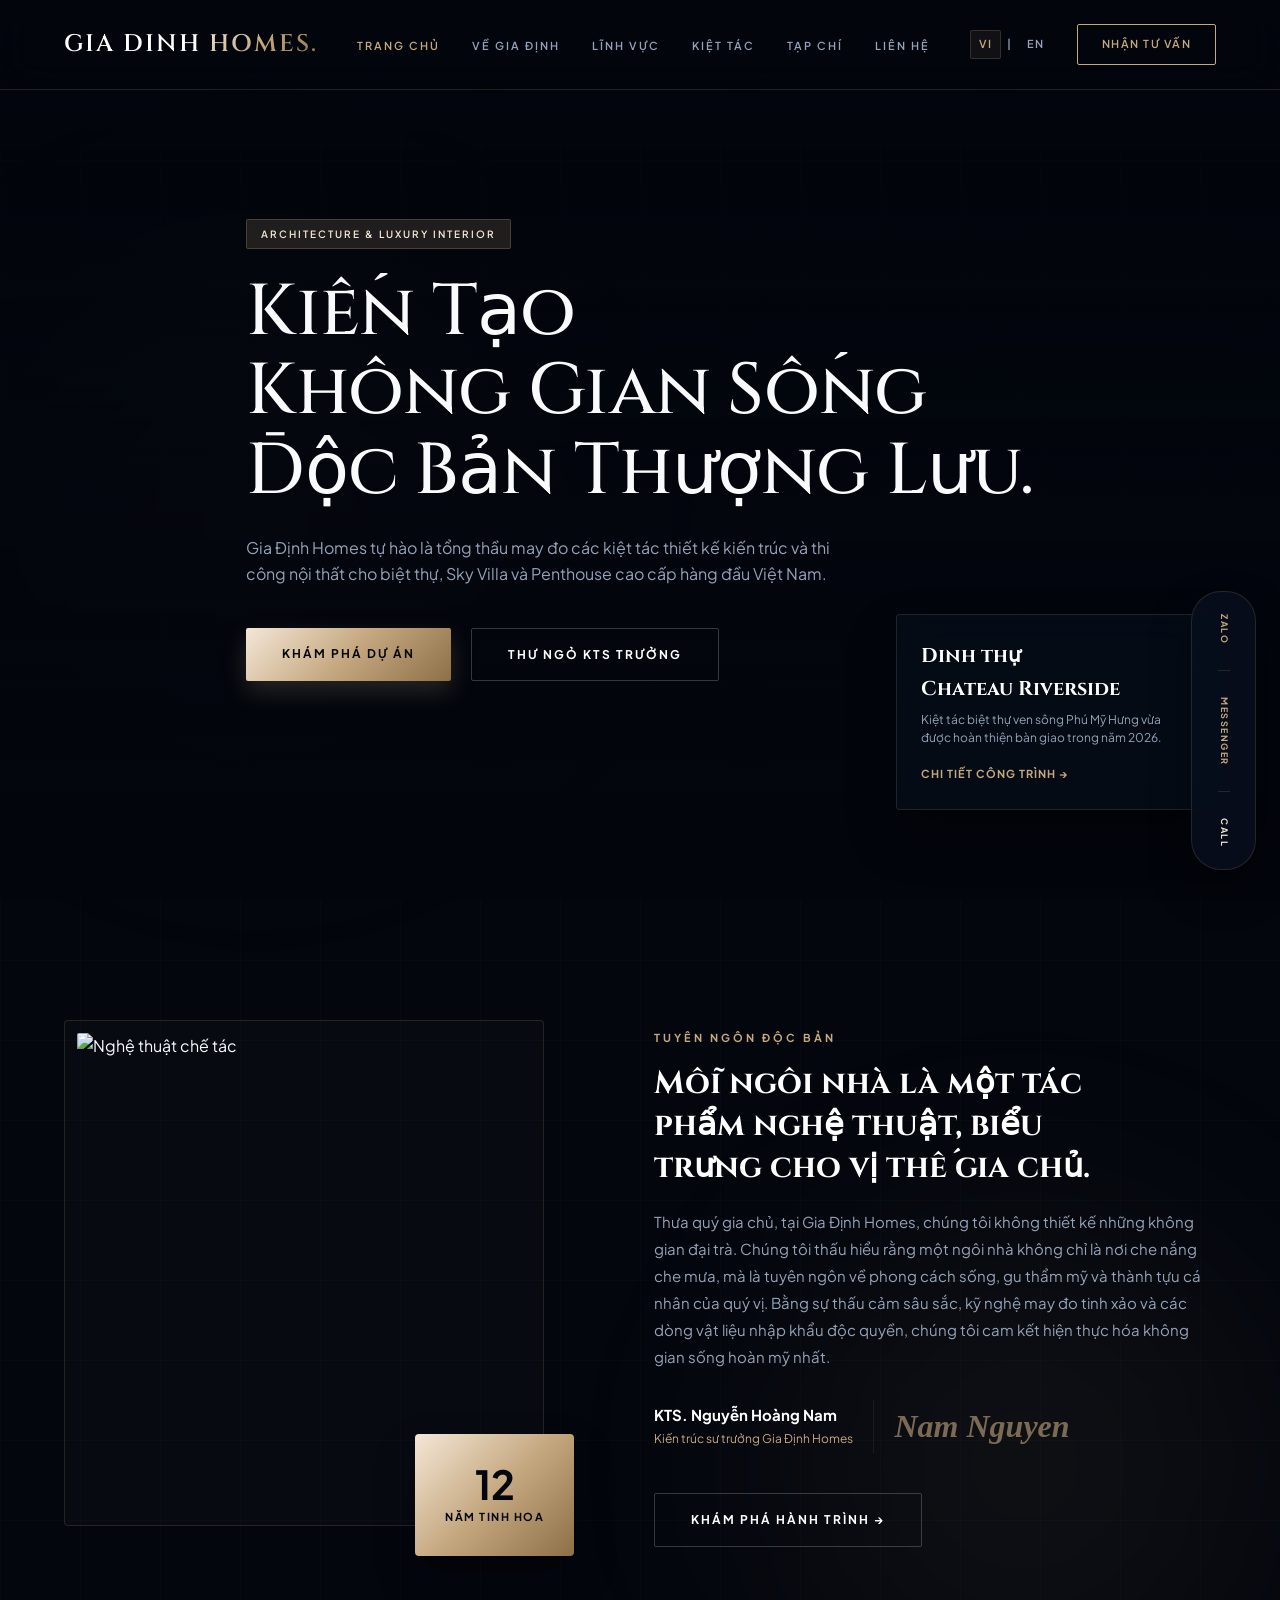
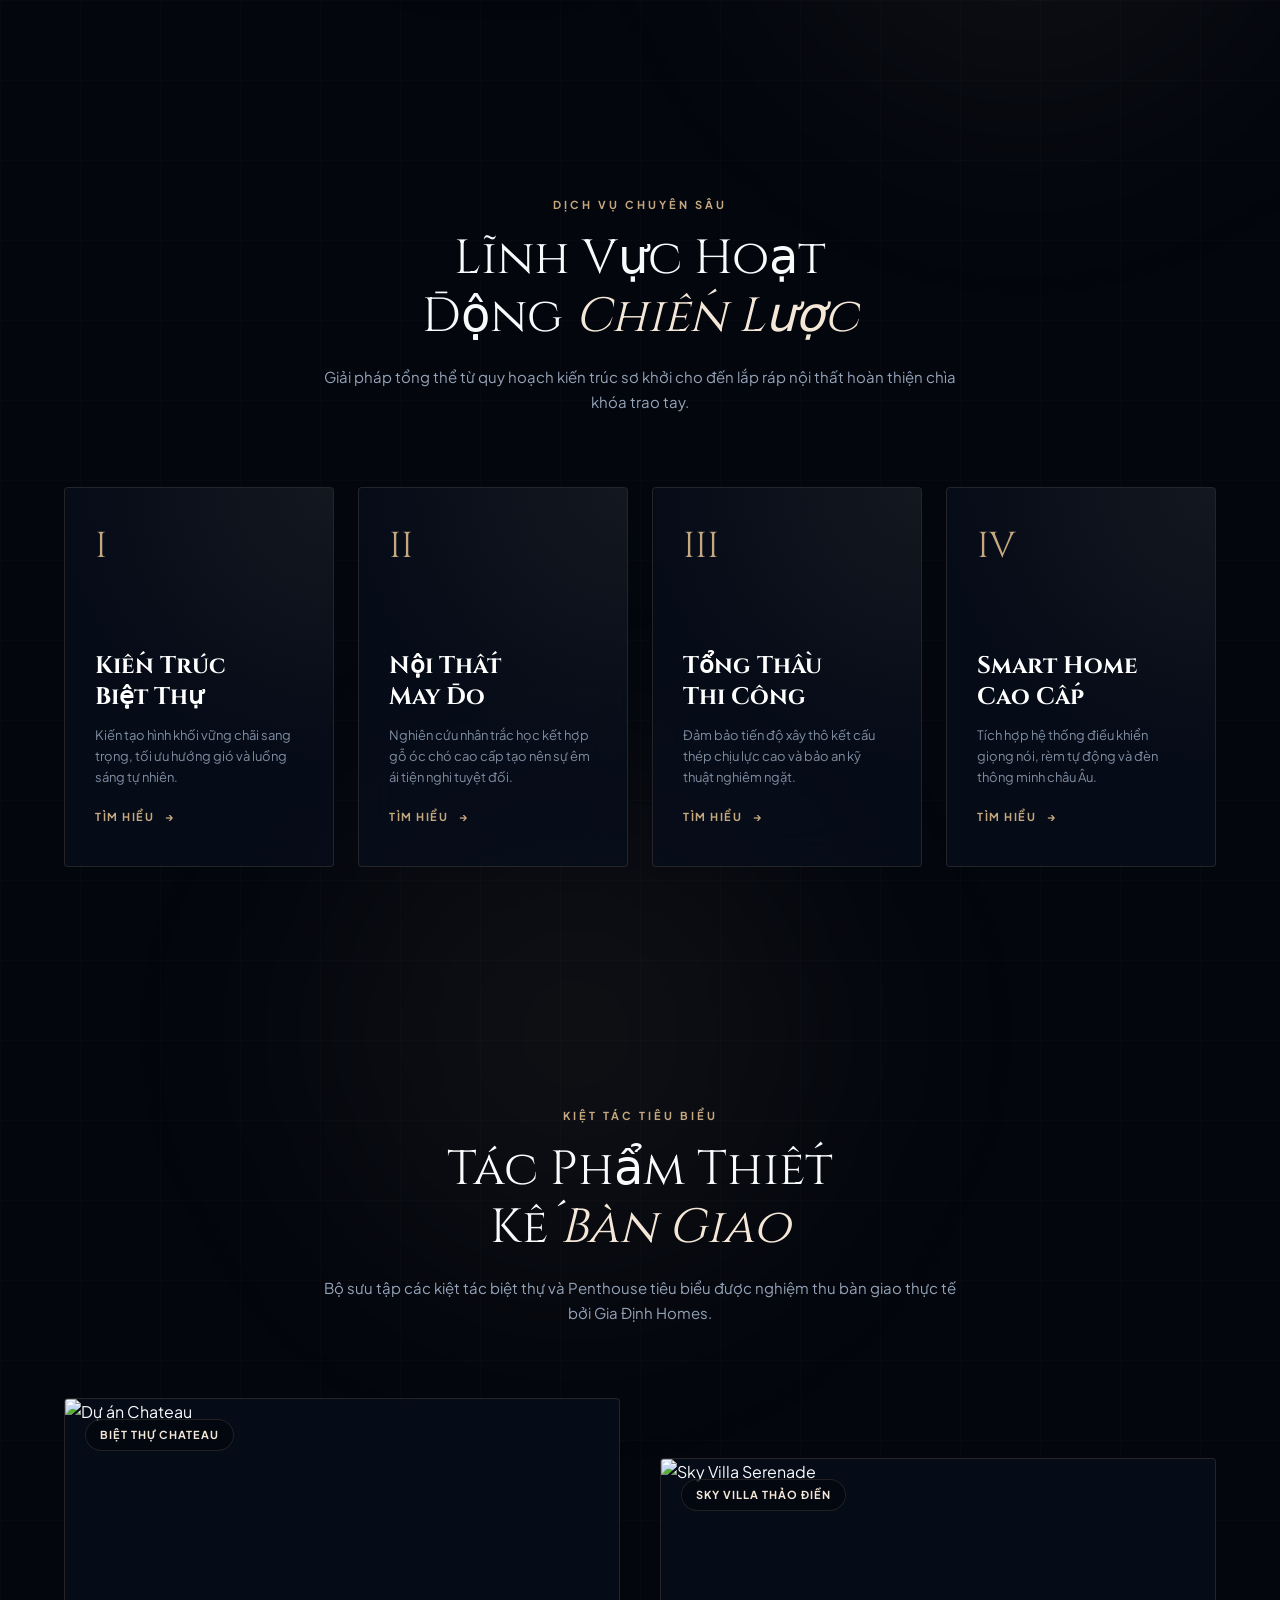
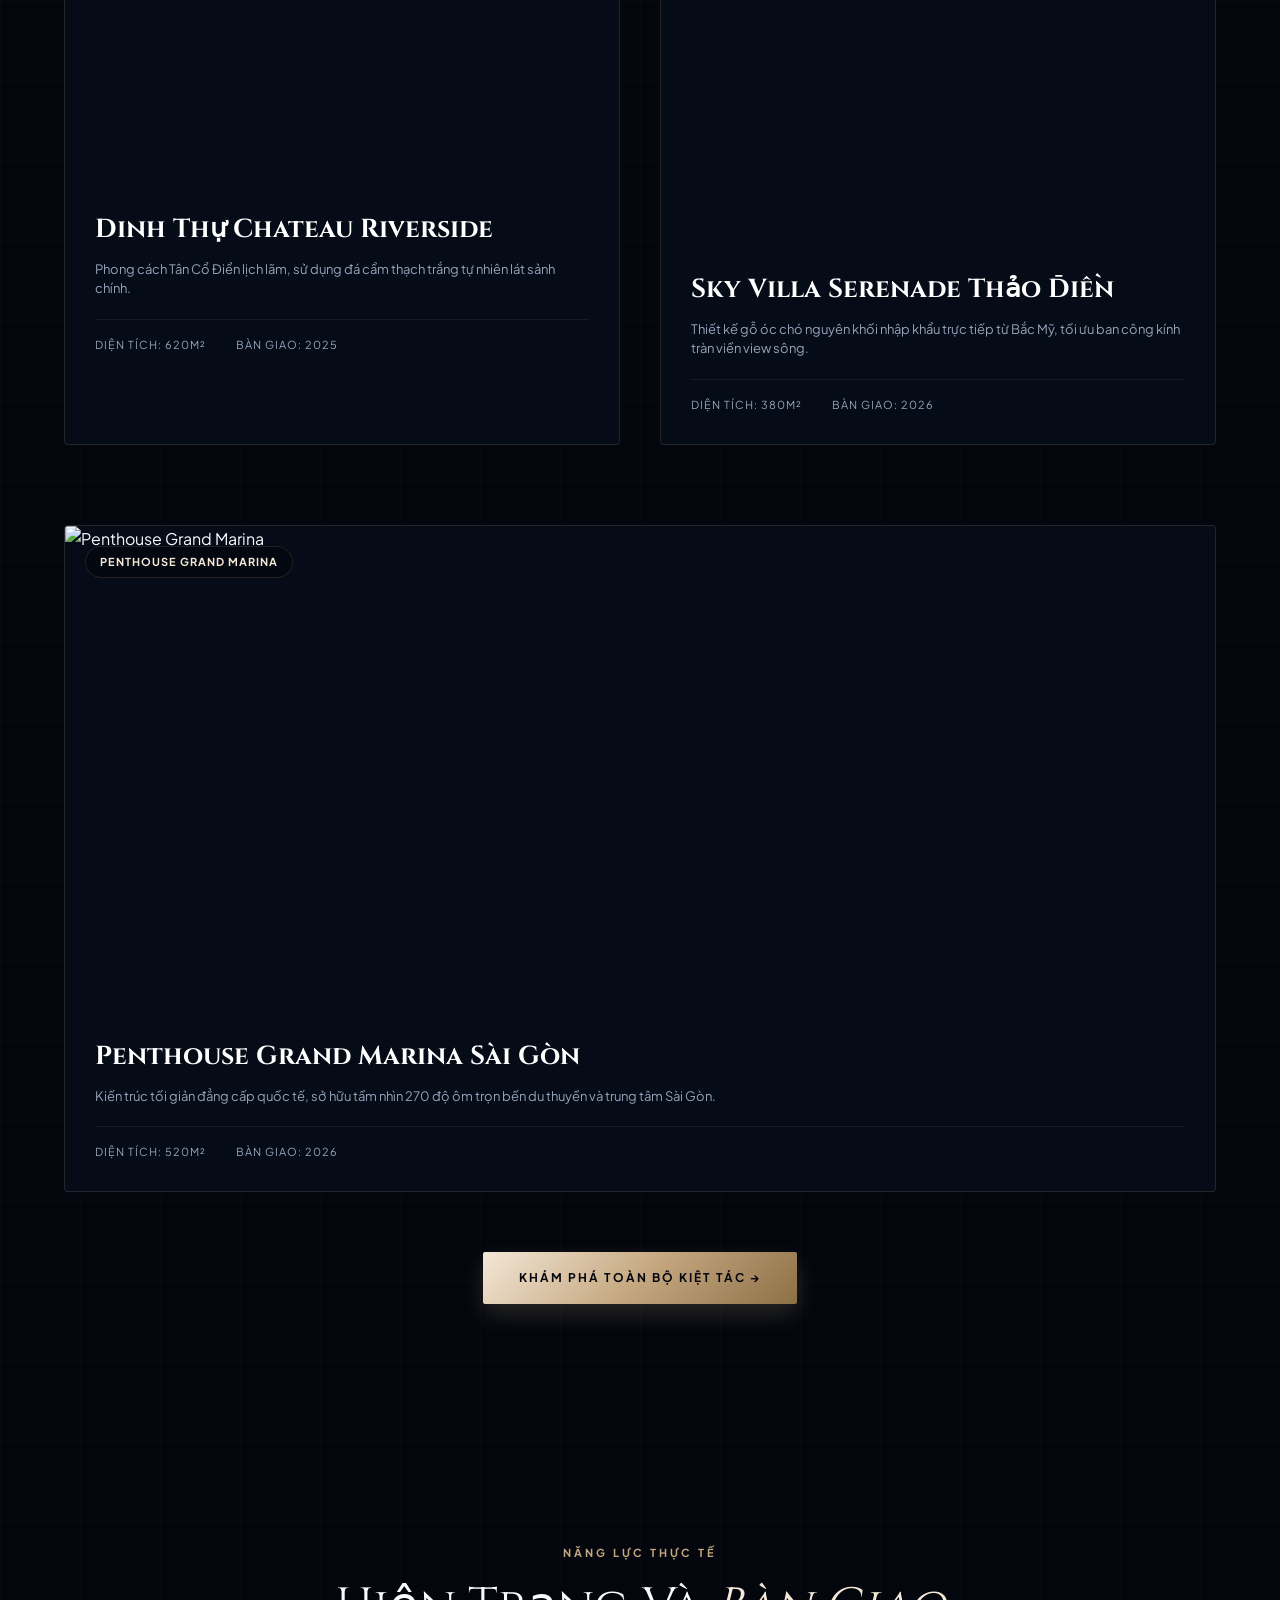
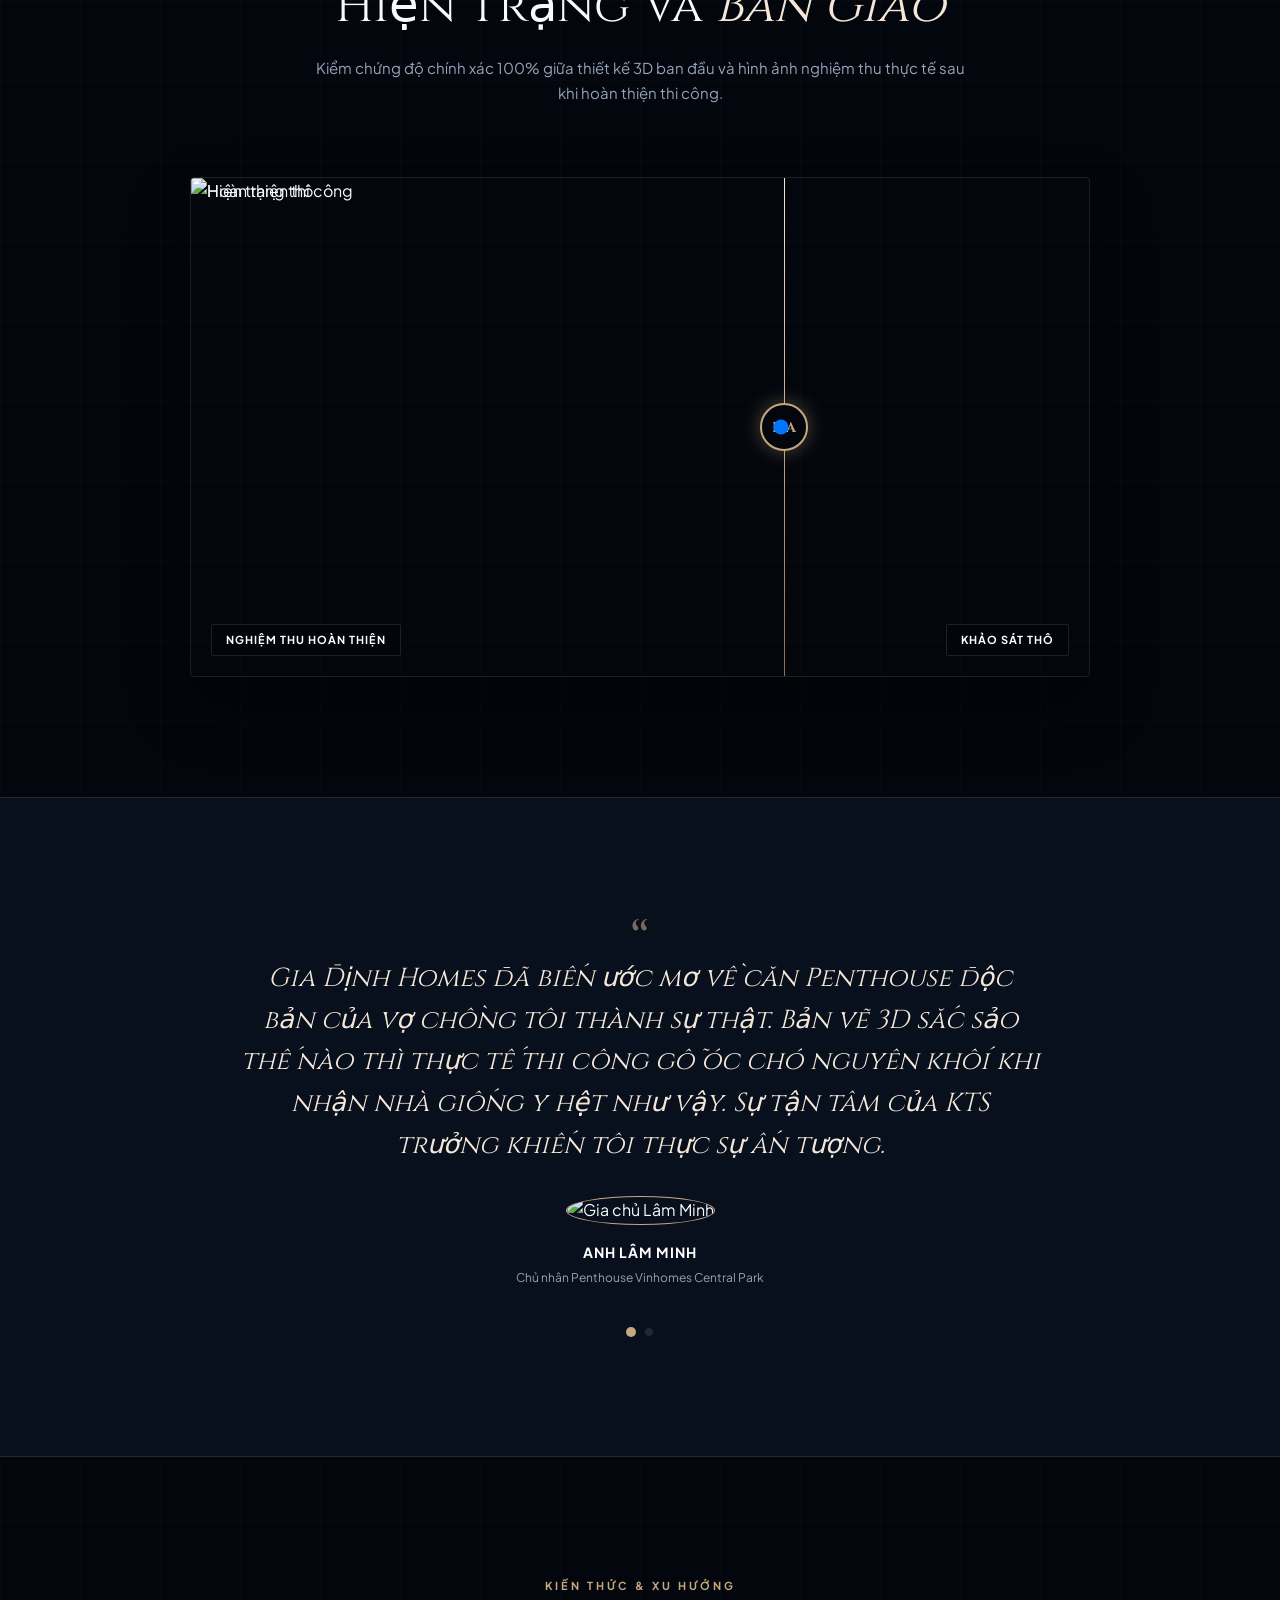
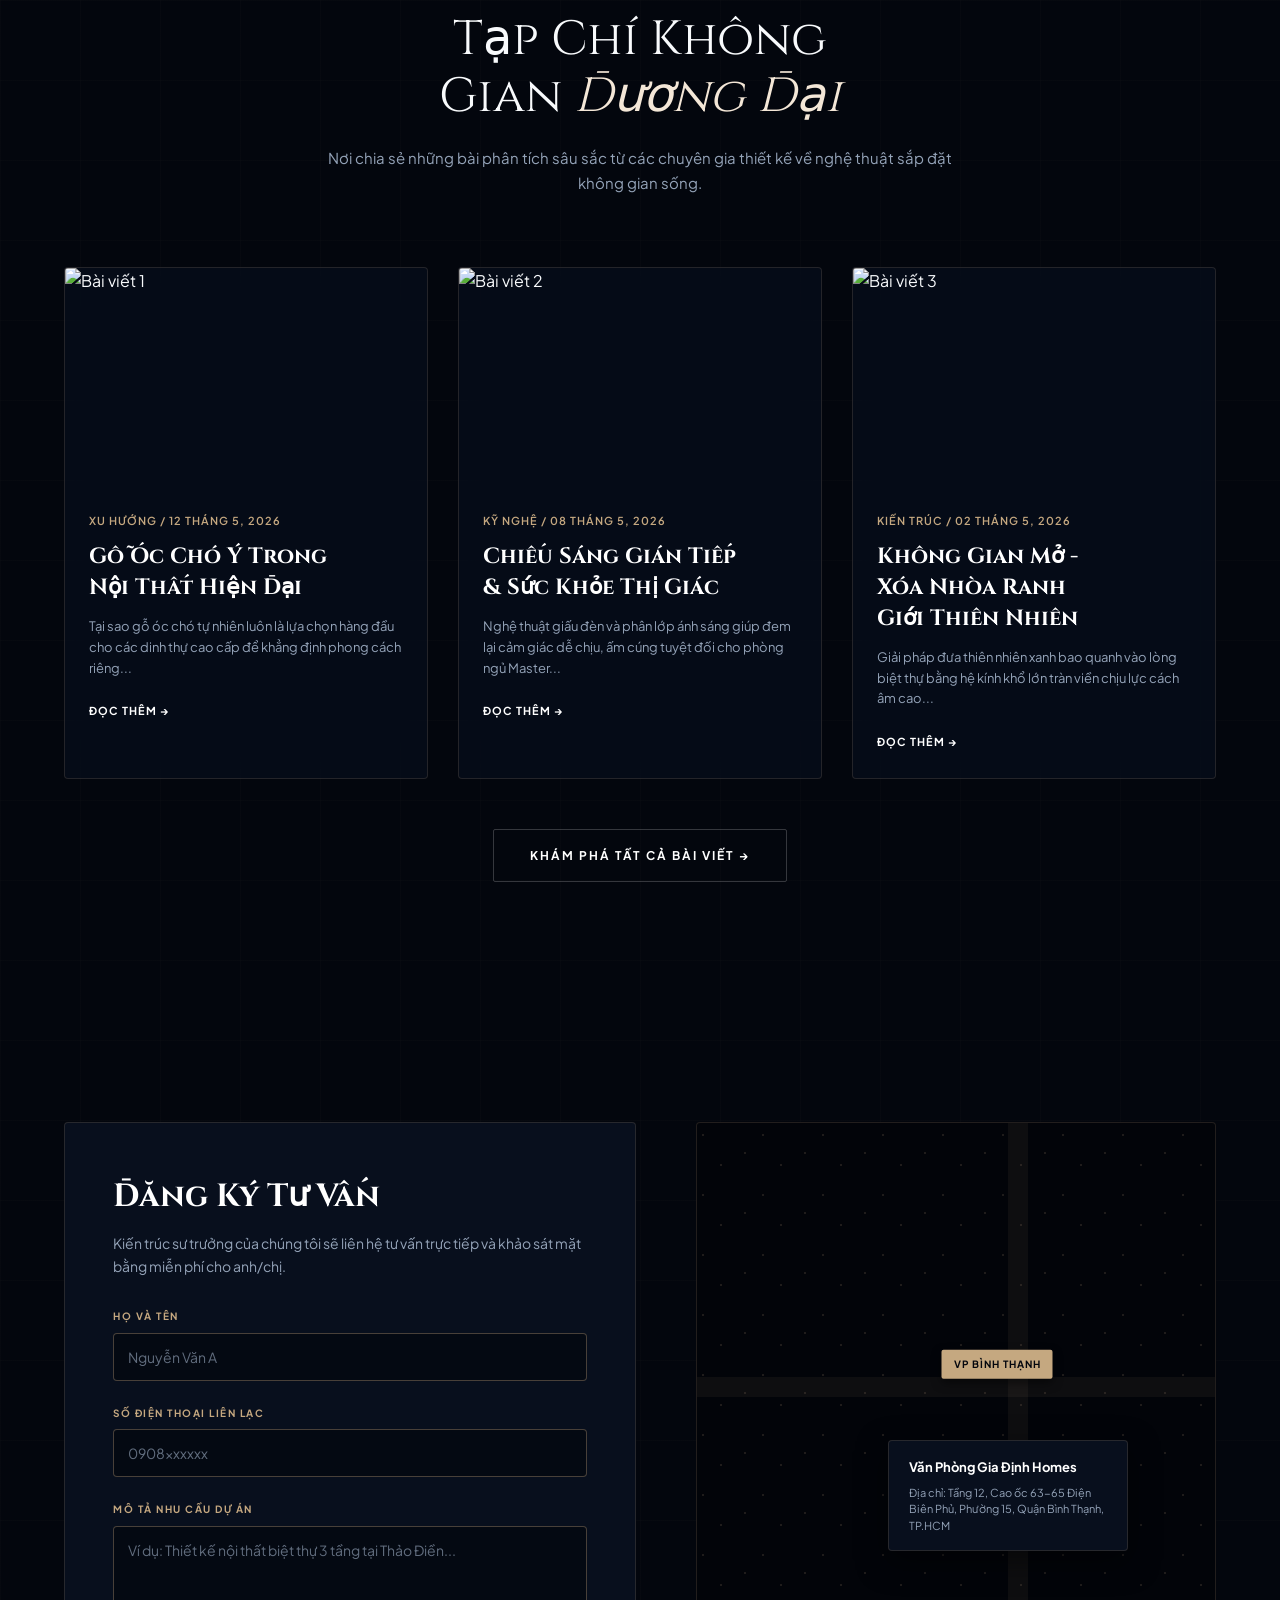
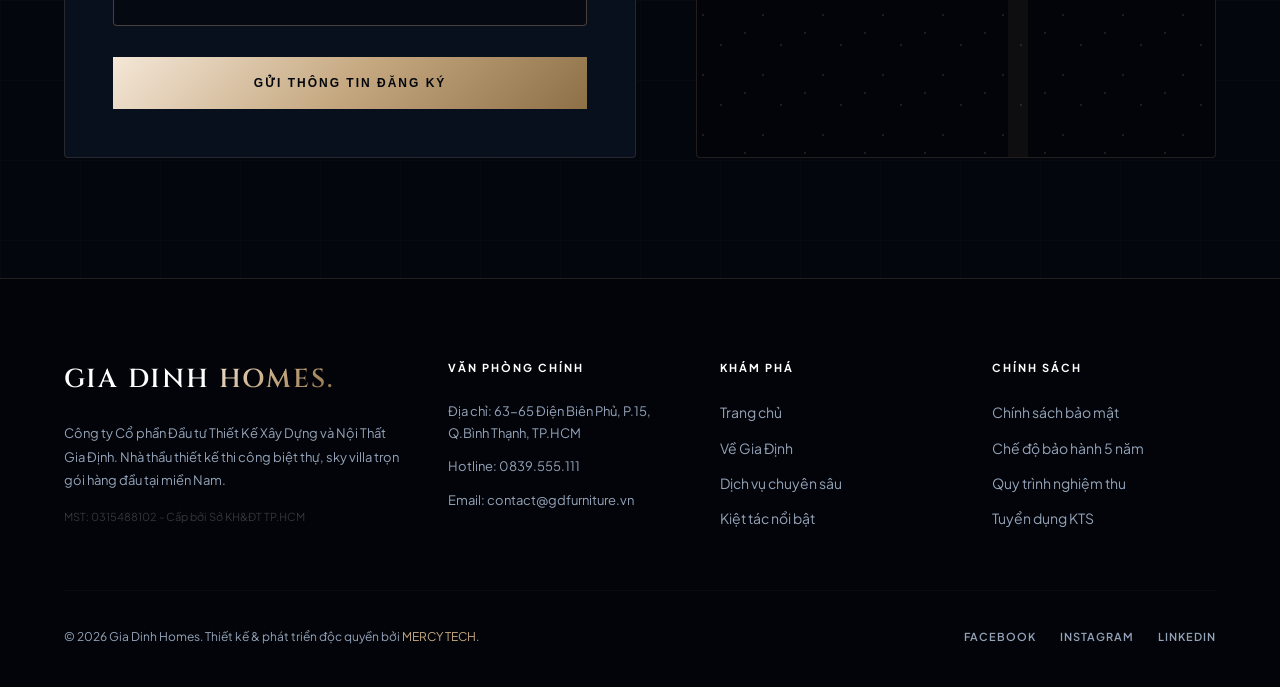
==== commit 3e859d3c: "Update HTML Google Font link elements to load Cinzel and Plus Jakarta Sans" ====
--- a/index.html
+++ b/index.html
@@ -13,7 +13,7 @@
   <!-- Google Fonts: Cormorant Garamond & Inter -->
   <link rel="preconnect" href="https://fonts.googleapis.com">
   <link rel="preconnect" href="https://fonts.gstatic.com" crossorigin>
-  <link href="https://fonts.googleapis.com/css2?family=Cormorant+Garamond:ital,wght@0,300;0,400;0,500;0,600;0,700;1,400&family=Inter:wght@300;400;500;600;700&display=swap" rel="stylesheet">
+  <link href="https://fonts.googleapis.com/css2?family=Cinzel:wght@400;500;600;700;800;900&family=Plus+Jakarta+Sans:wght@300;400;500;600;700;800&display=swap" rel="stylesheet">
   
   <!-- External Shared CSS Stylesheet -->
   <link rel="stylesheet" href="gd_vinhomes_style.css">
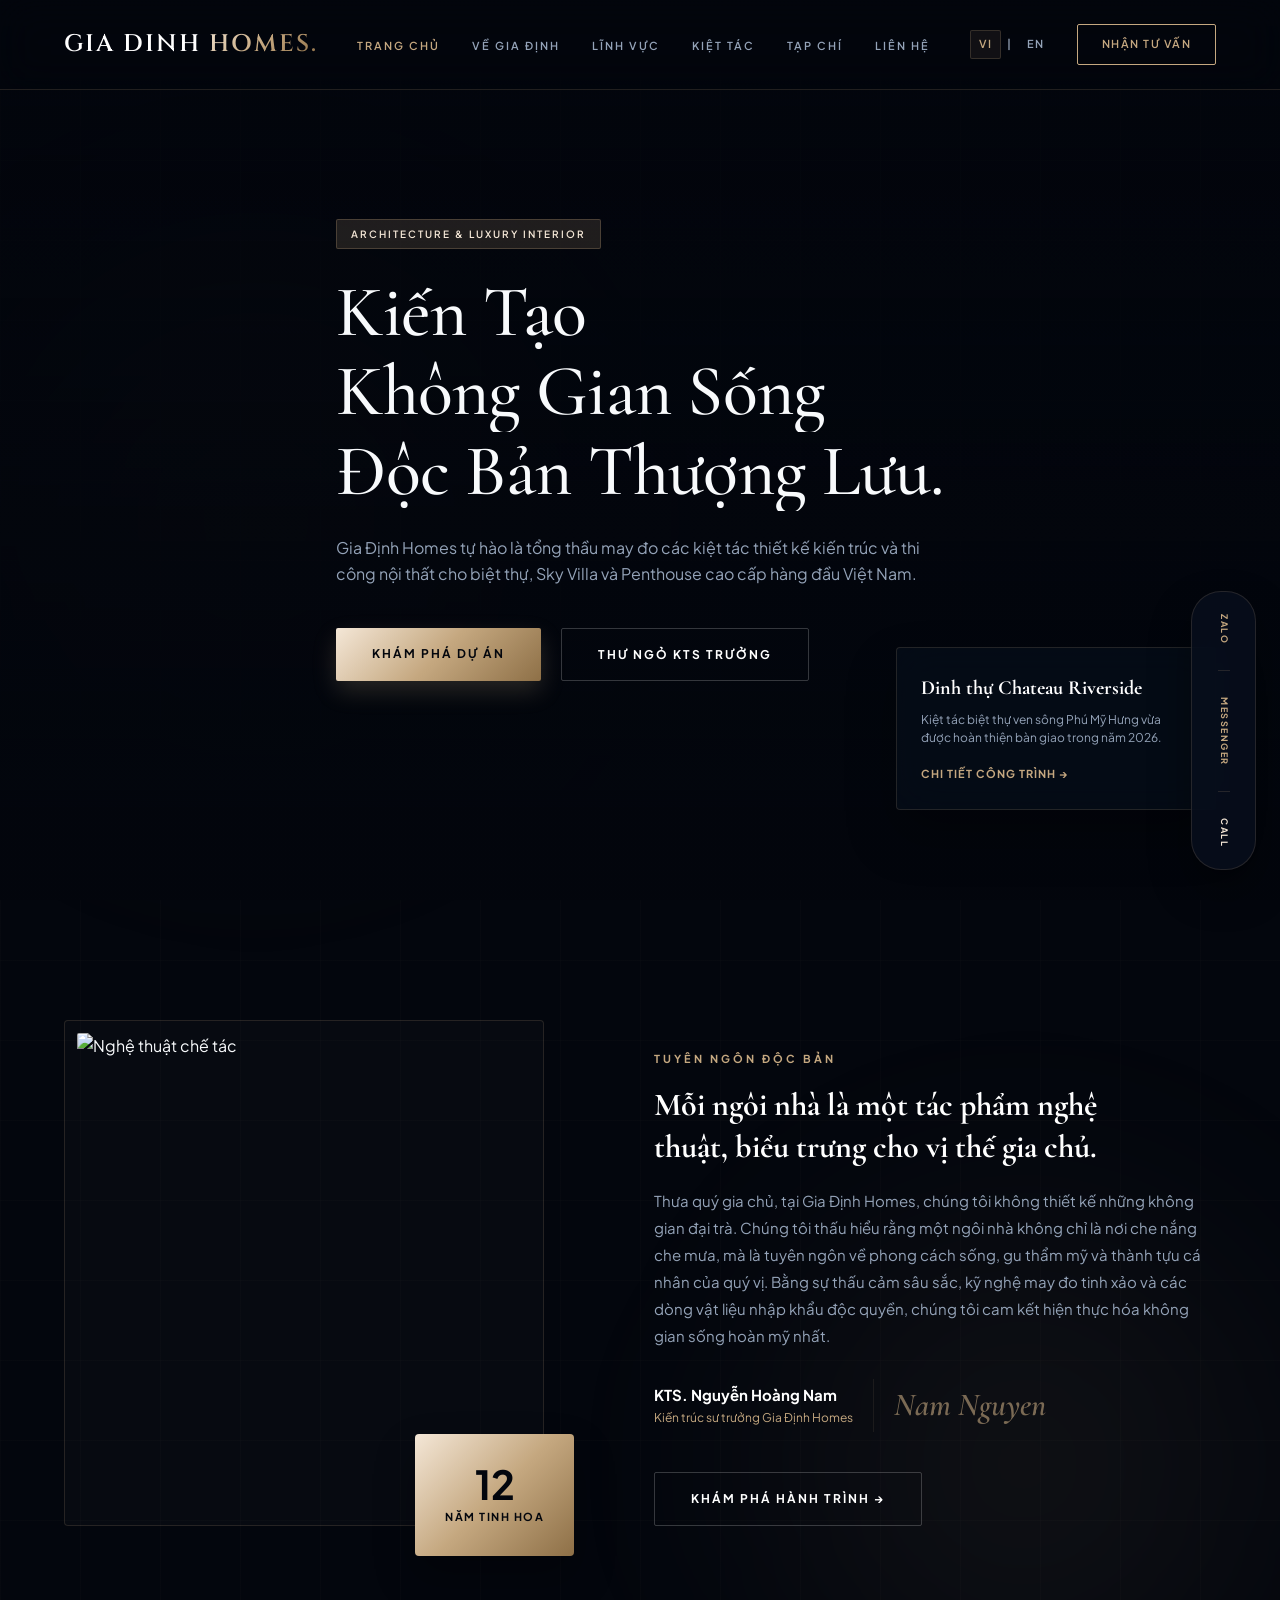
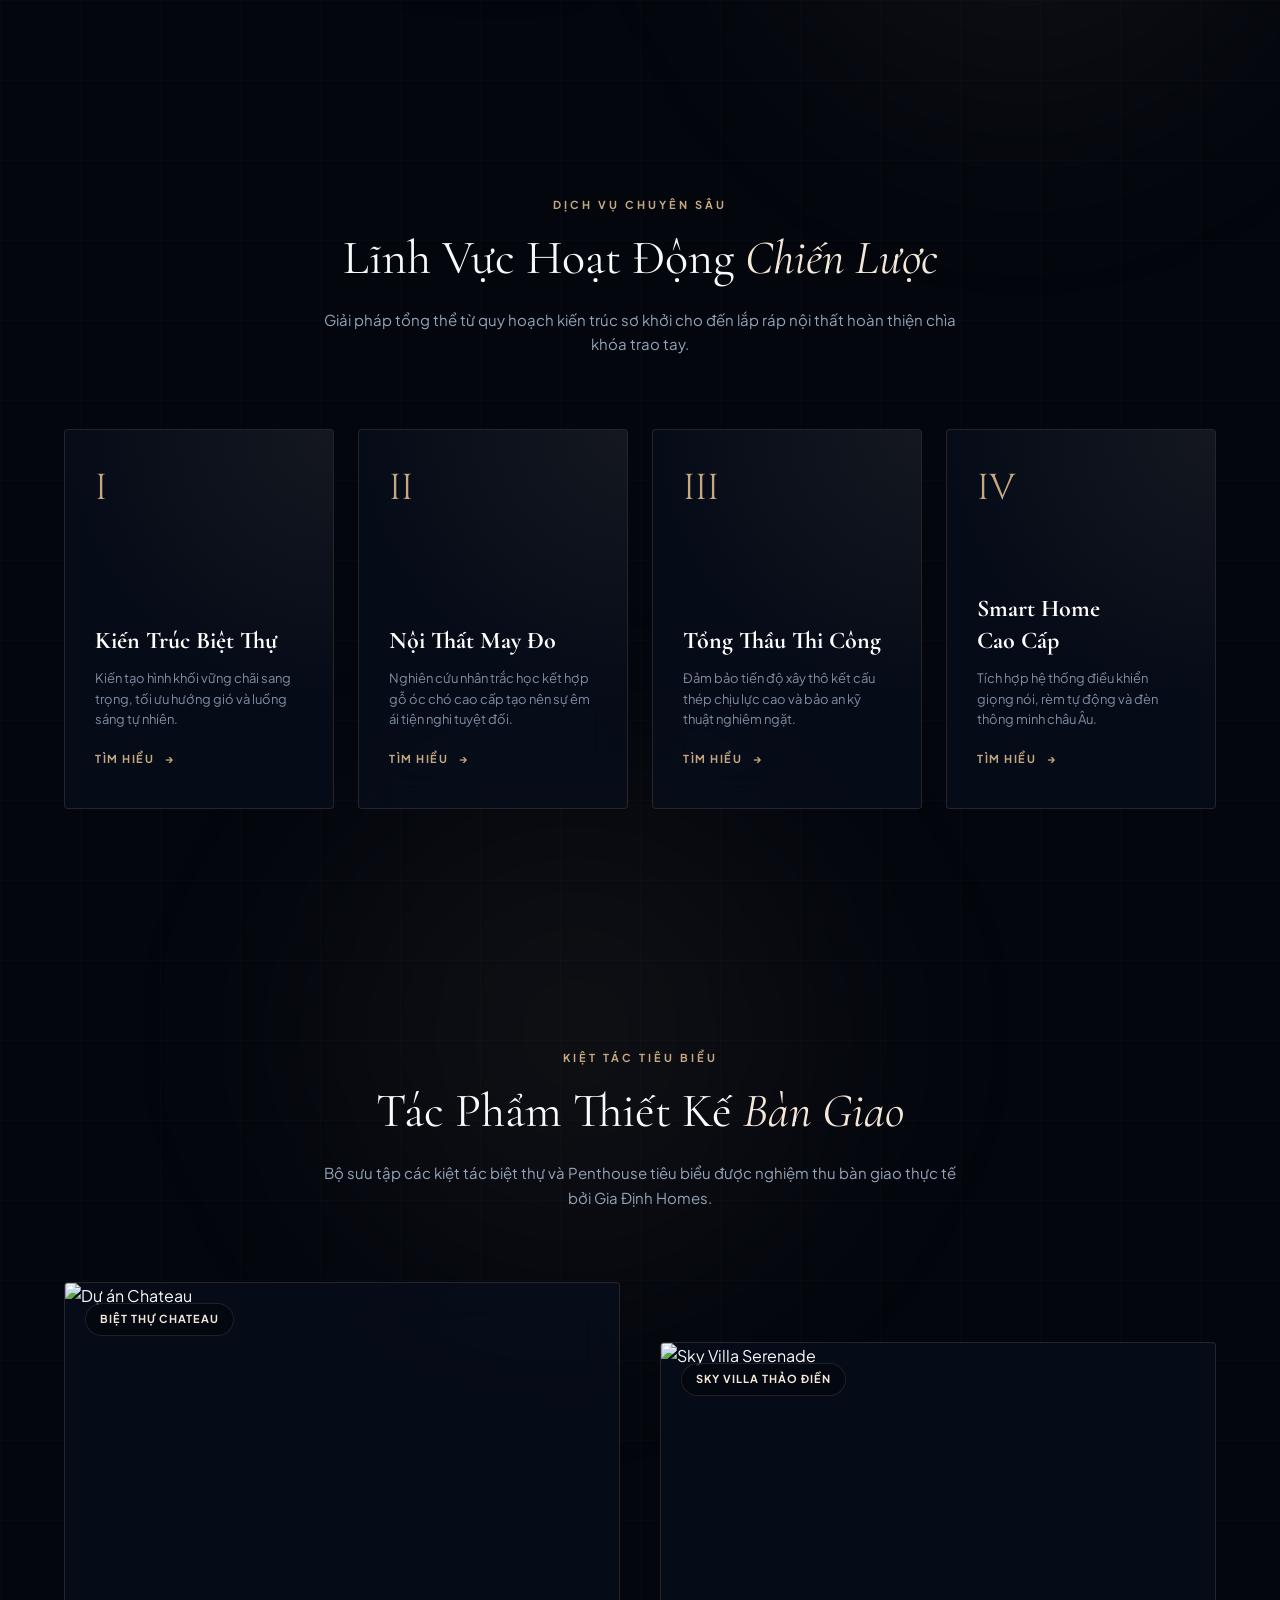
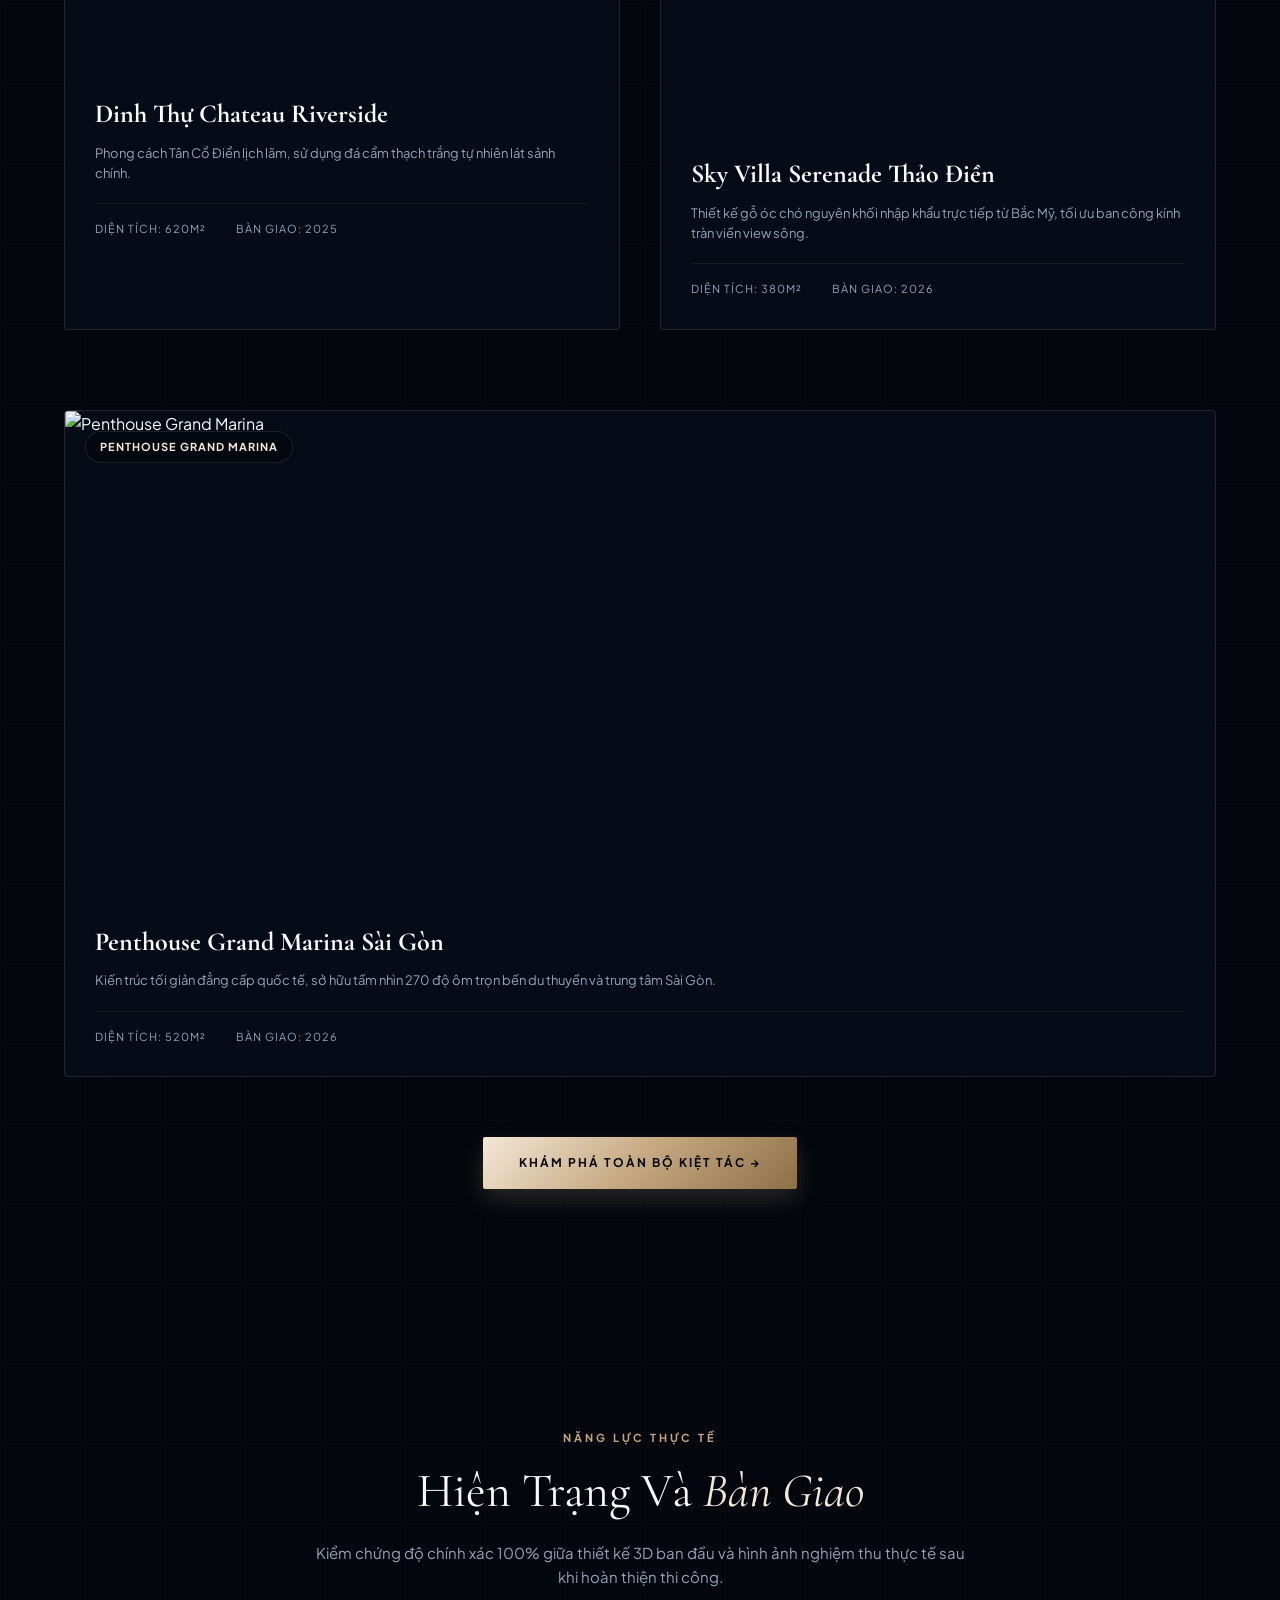
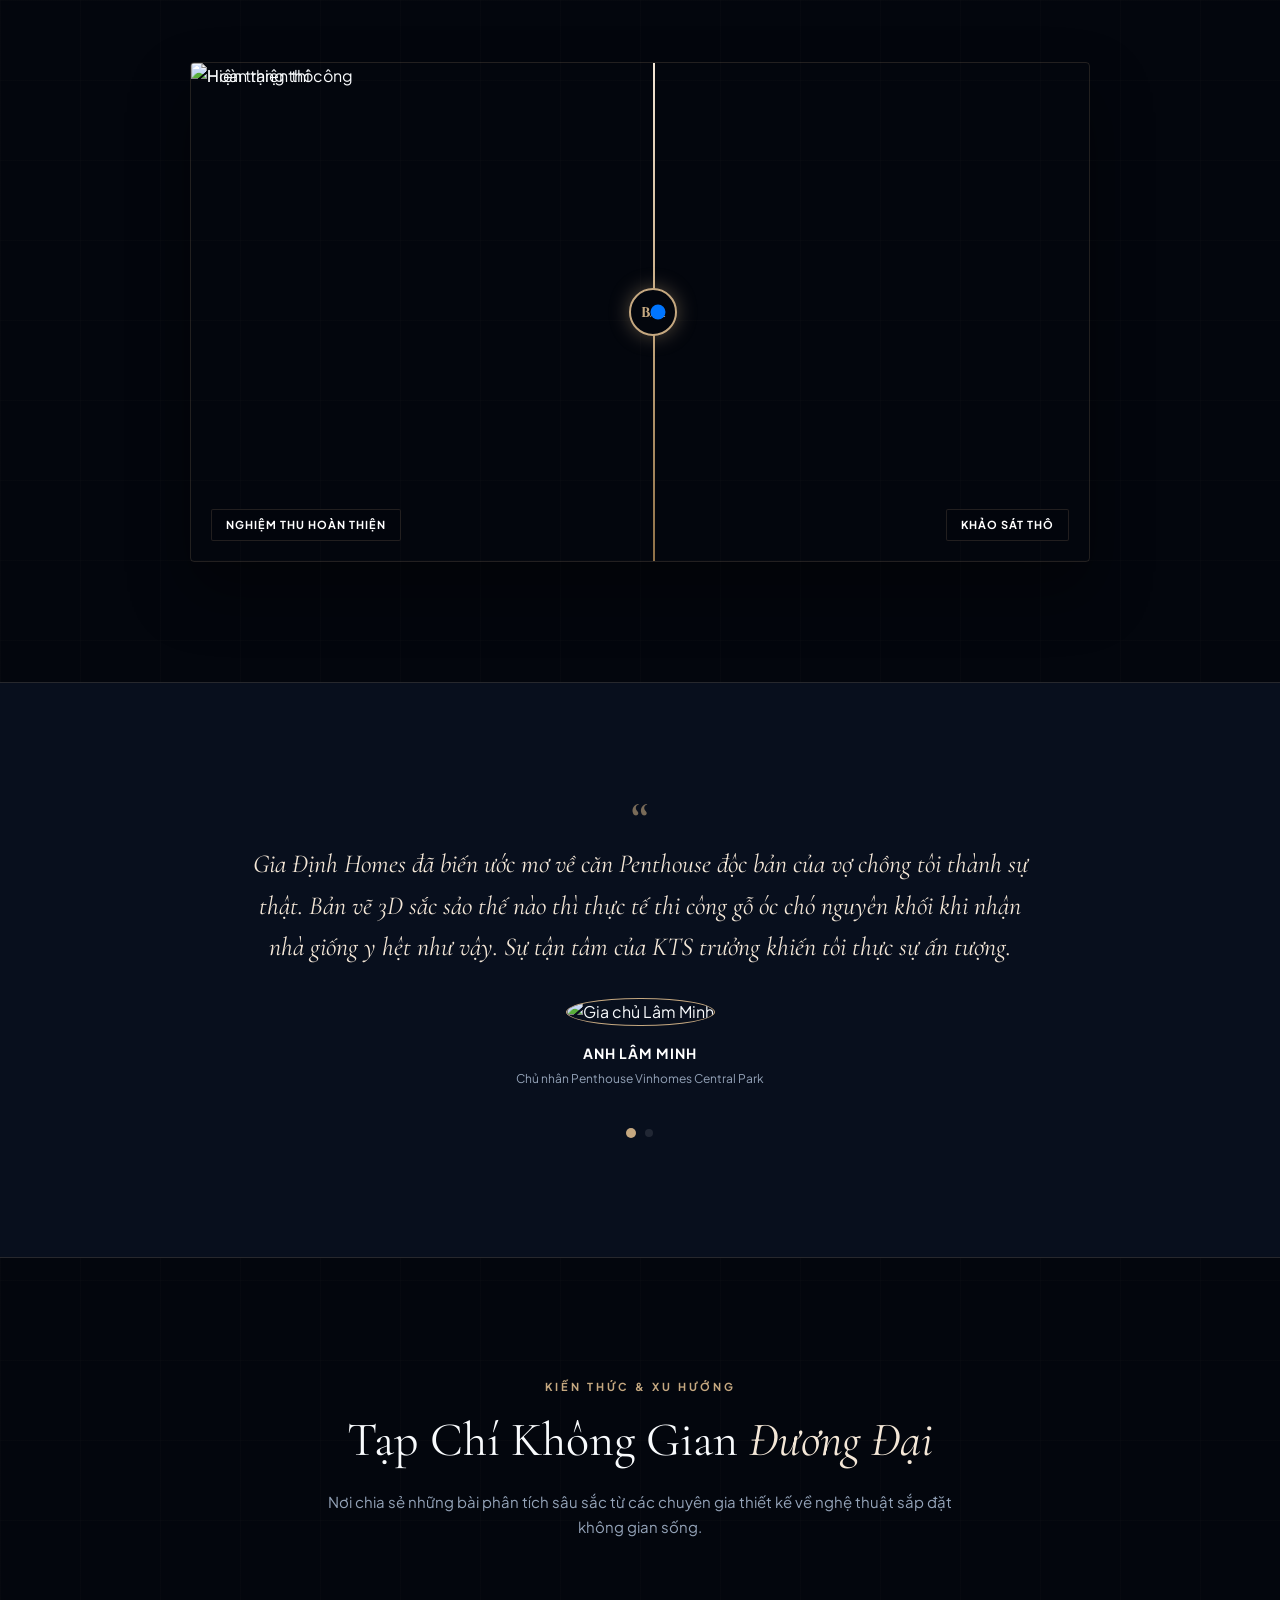
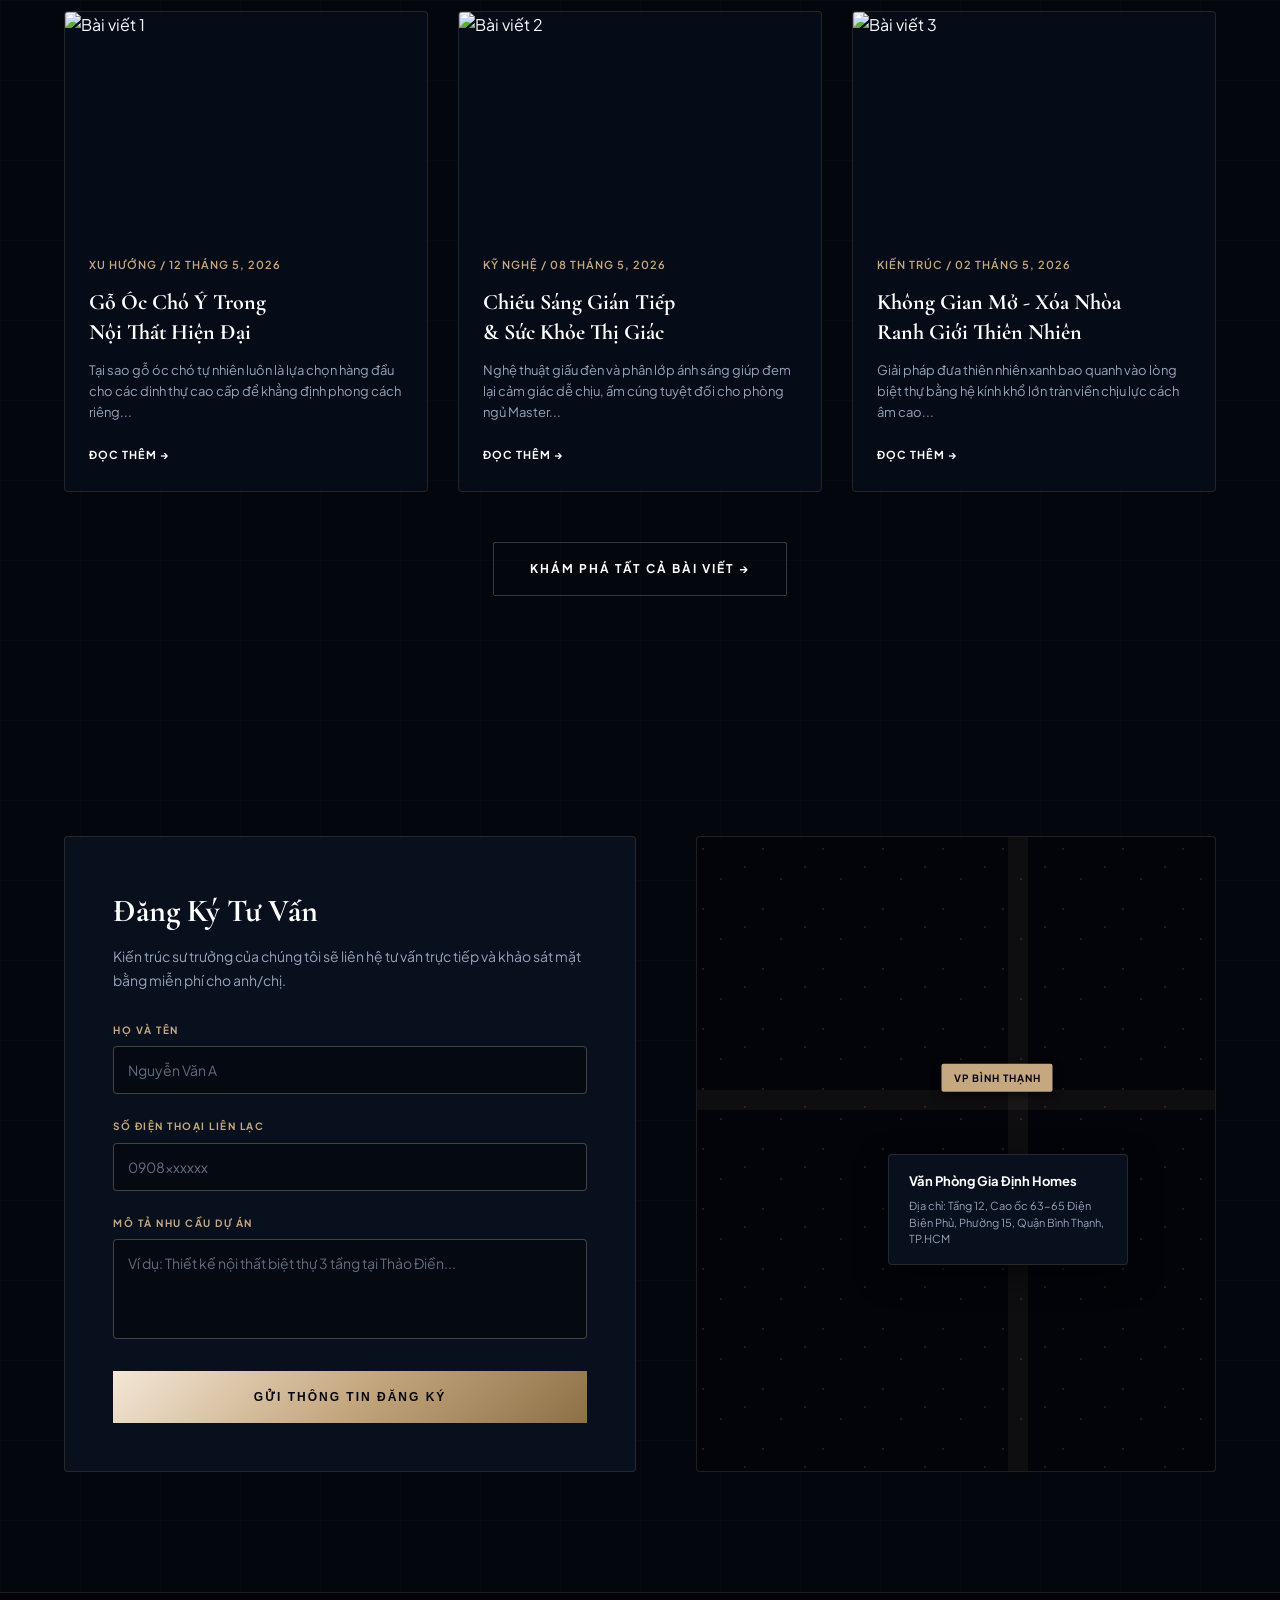
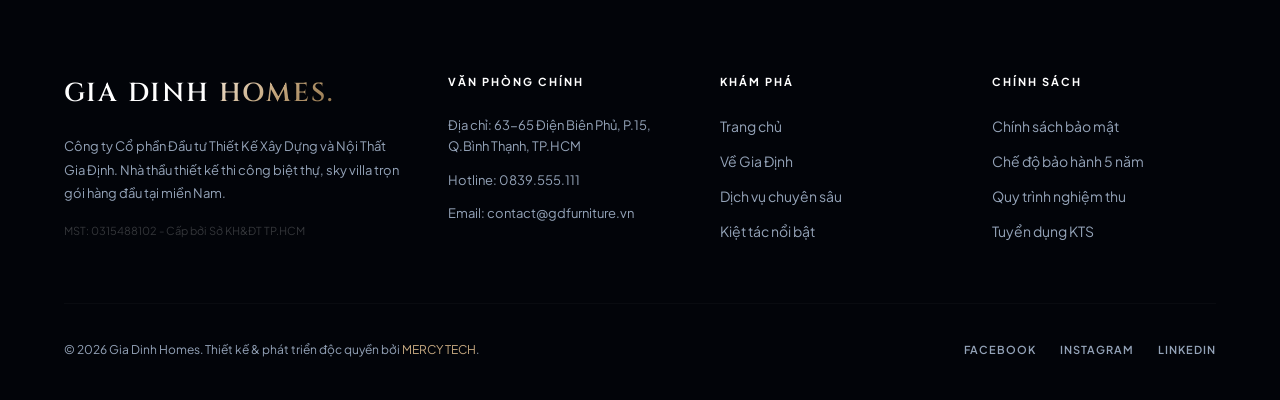
==== commit 3c347887: "Change headings and blockquotes font to Cormorant Garamond for full Vietnamese diacritics support" ====
--- a/index.html
+++ b/index.html
@@ -13,7 +13,7 @@
   <!-- Google Fonts: Cormorant Garamond & Inter -->
   <link rel="preconnect" href="https://fonts.googleapis.com">
   <link rel="preconnect" href="https://fonts.gstatic.com" crossorigin>
-  <link href="https://fonts.googleapis.com/css2?family=Cinzel:wght@400;500;600;700;800;900&family=Plus+Jakarta+Sans:wght@300;400;500;600;700;800&display=swap" rel="stylesheet">
+  <link href="https://fonts.googleapis.com/css2?family=Cinzel:wght@400;500;600;700;800;900&family=Cormorant+Garamond:ital,wght@0,300;0,400;0,500;0,600;0,700;1,300;1,400;1,500;1,600;1,700&family=Plus+Jakarta+Sans:wght@300;400;500;600;700;800&display=swap" rel="stylesheet">
   
   <!-- External Shared CSS Stylesheet -->
   <link rel="stylesheet" href="gd_vinhomes_style.css">
--- a/gd_vinhomes_style.css
+++ b/gd_vinhomes_style.css
@@ -1,4 +1,4 @@
-@import url('https://fonts.googleapis.com/css2?family=Cinzel:wght@400;500;600;700;800;900&family=Plus+Jakarta+Sans:wght@300;400;500;600;700;800&display=swap');
+@import url('https://fonts.googleapis.com/css2?family=Cinzel:wght@400;500;600;700;800;900&family=Cormorant+Garamond:ital,wght@0,300;0,400;0,500;0,600;0,700;1,300;1,400;1,500;1,600;1,700&family=Plus+Jakarta+Sans:wght@300;400;500;600;700;800&display=swap');
 
 /* --- LUXURY BRAND DESIGN TOKENS --- */
 :root {
@@ -430,7 +430,7 @@
 }
 
 .hero h1 {
-  font-family: 'Cinzel', serif;
+  font-family: 'Cormorant Garamond', serif;
   font-size: 72px;
   font-weight: 500;
   line-height: 1.1;
@@ -549,7 +549,7 @@
 }
 
 .hero-preview-card h4 {
-  font-family: 'Cinzel', serif;
+  font-family: 'Cormorant Garamond', serif;
   font-size: 20px;
   color: #FFFFFF;
   margin-bottom: 6px;
@@ -594,7 +594,7 @@
 }
 
 .section-header h2 {
-  font-family: 'Cinzel', serif;
+  font-family: 'Cormorant Garamond', serif;
   font-size: 48px;
   font-weight: 400;
   line-height: 1.2;
@@ -669,7 +669,7 @@
 }
 
 .about-text h3 {
-  font-family: 'Cinzel', serif;
+  font-family: 'Cormorant Garamond', serif;
   font-size: 32px;
   color: #FFFFFF;
   margin-bottom: 20px;
@@ -695,7 +695,7 @@
 }
 
 .value-box h4 {
-  font-family: 'Cinzel', serif;
+  font-family: 'Cormorant Garamond', serif;
   font-size: 20px;
   color: #FFFFFF;
   margin-bottom: 8px;
@@ -760,7 +760,7 @@
 }
 
 .service-info h3 {
-  font-family: 'Cinzel', serif;
+  font-family: 'Cormorant Garamond', serif;
   font-size: 24px;
   color: #FFFFFF;
   margin-bottom: 12px;
@@ -940,7 +940,7 @@
 }
 
 .project-caption h3 {
-  font-family: 'Cinzel', serif;
+  font-family: 'Cormorant Garamond', serif;
   font-size: 26px;
   color: #FFFFFF;
   margin-bottom: 8px;
@@ -1031,7 +1031,7 @@
 }
 
 .process-step-content h3 {
-  font-family: 'Cinzel', serif;
+  font-family: 'Cormorant Garamond', serif;
   font-size: 22px;
   color: #FFFFFF;
   margin-bottom: 12px;
@@ -1214,7 +1214,7 @@
 }
 
 .testimonial-slide blockquote {
-  font-family: 'Cinzel', serif;
+  font-family: 'Cormorant Garamond', serif;
   font-size: 26px;
   font-style: italic;
   color: var(--gold-light);
@@ -1310,7 +1310,7 @@
 }
 
 .magazine-body h3 {
-  font-family: 'Cinzel', serif;
+  font-family: 'Cormorant Garamond', serif;
   font-size: 22px;
   color: #FFFFFF;
   margin-bottom: 12px;
@@ -1377,7 +1377,7 @@
 }
 
 .contact-form-wrapper h3 {
-  font-family: 'Cinzel', serif;
+  font-family: 'Cormorant Garamond', serif;
   font-size: 32px;
   color: #FFFFFF;
   margin-bottom: 8px;
@@ -1784,7 +1784,7 @@
 }
 
 .subpage-hero h1 {
-  font-family: 'Cinzel', serif;
+  font-family: 'Cormorant Garamond', serif;
   font-size: 48px;
   font-weight: 500;
   color: #FFFFFF;
@@ -1873,7 +1873,7 @@
 }
 
 .sidebar-widget h4 {
-  font-family: 'Cinzel', serif;
+  font-family: 'Cormorant Garamond', serif;
   font-size: 22px;
   color: #FFFFFF;
   margin-bottom: 20px;
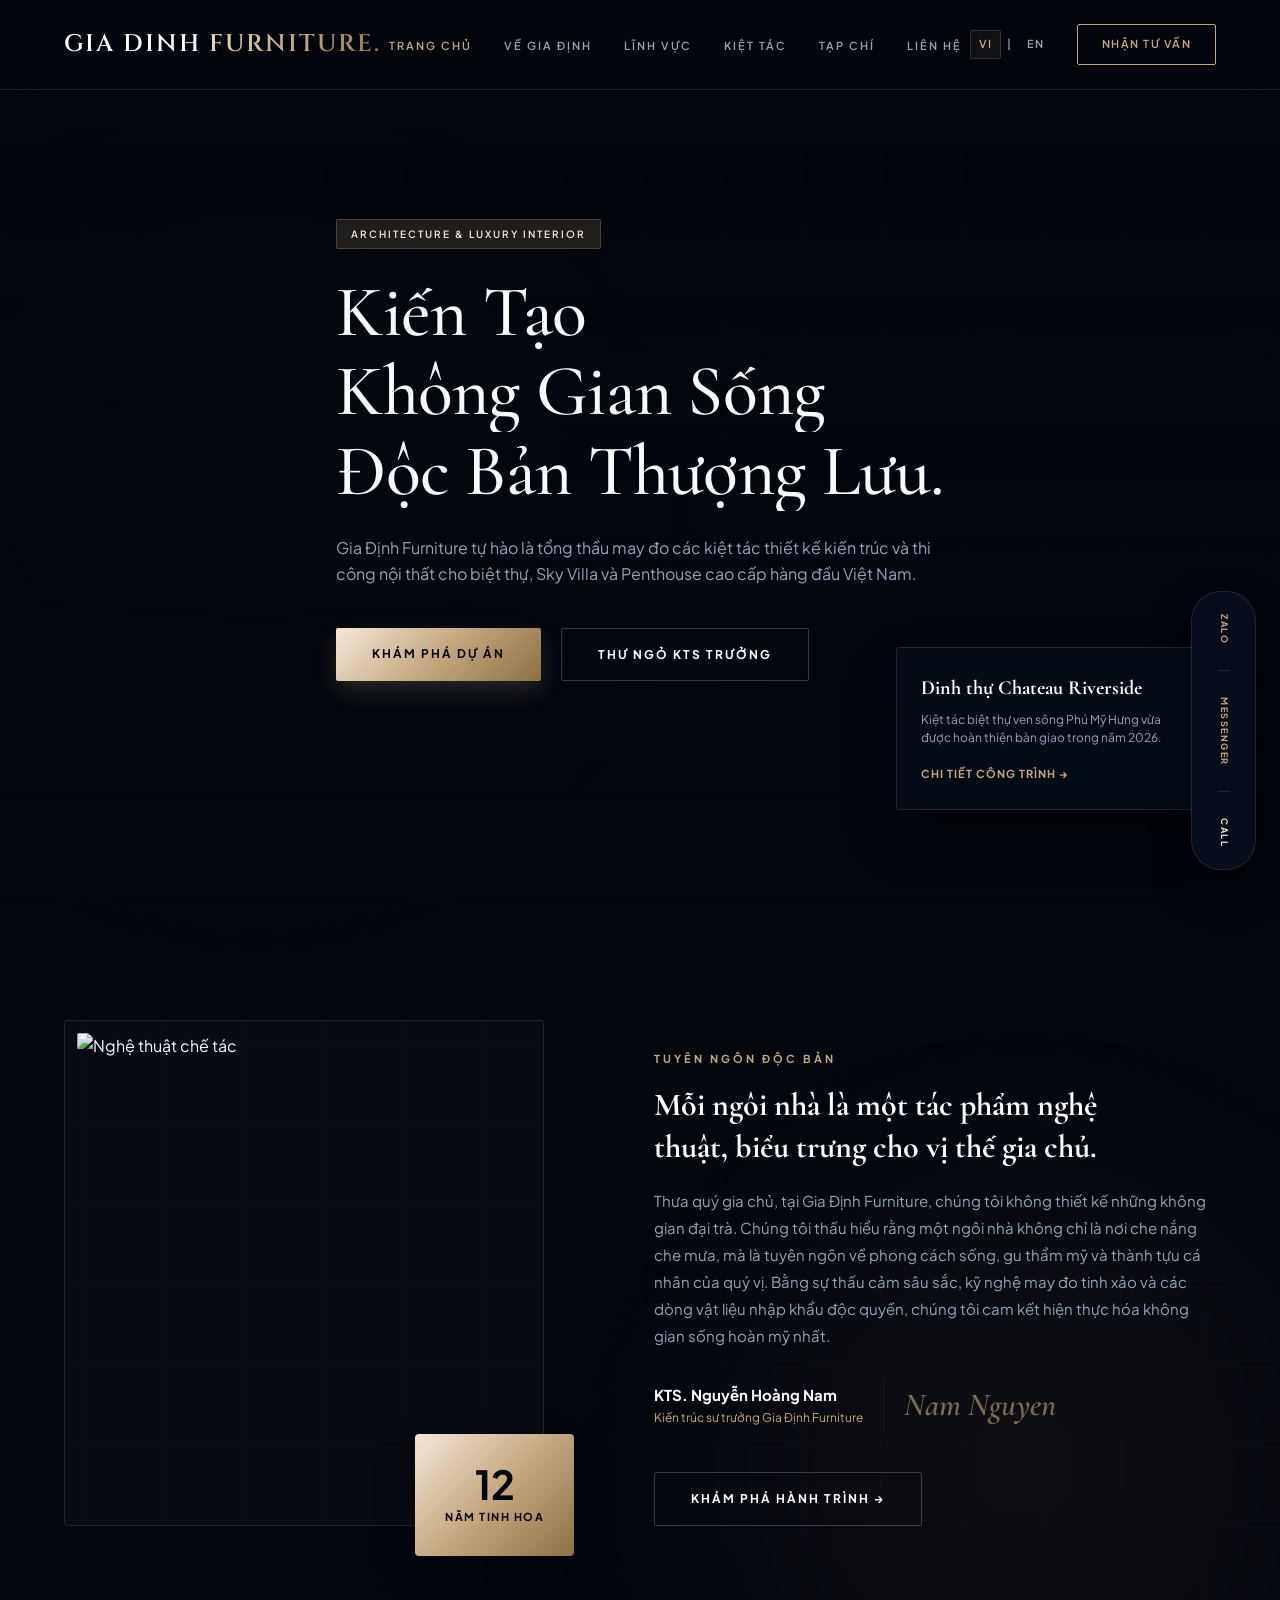
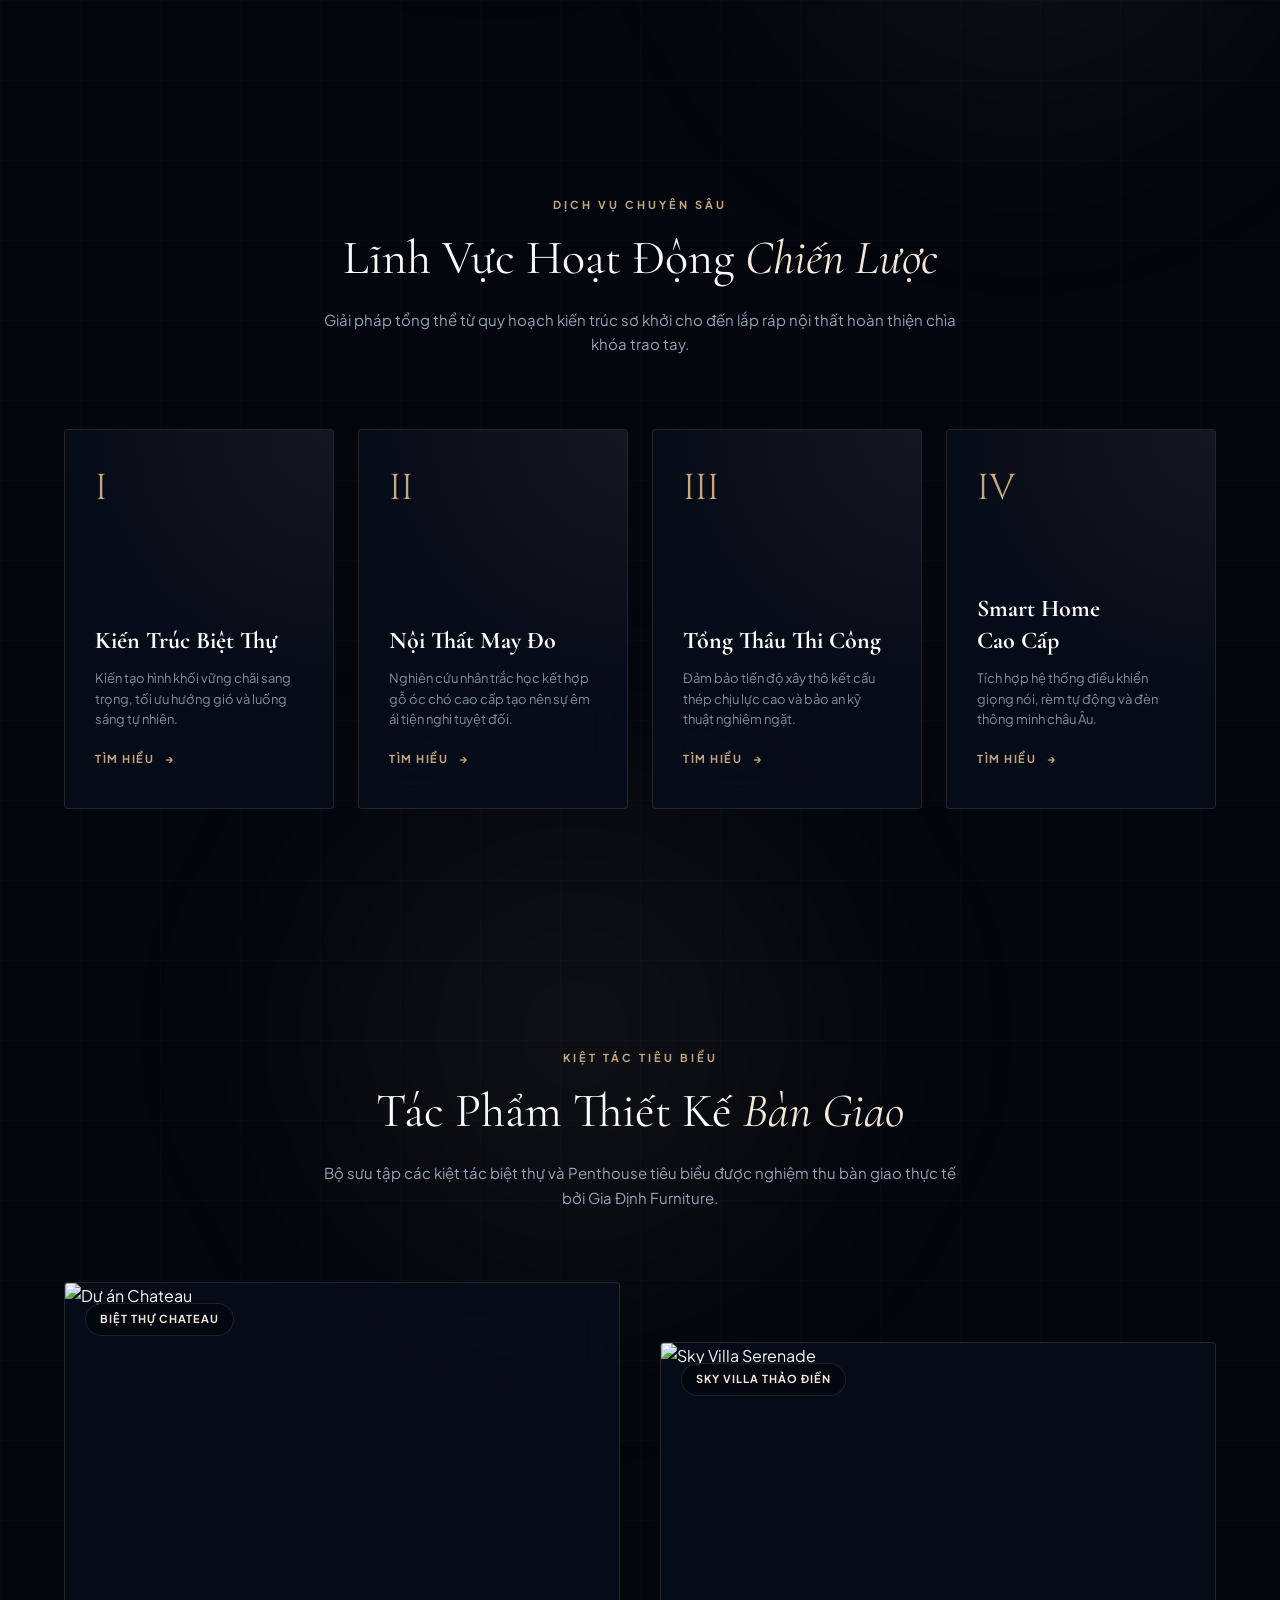
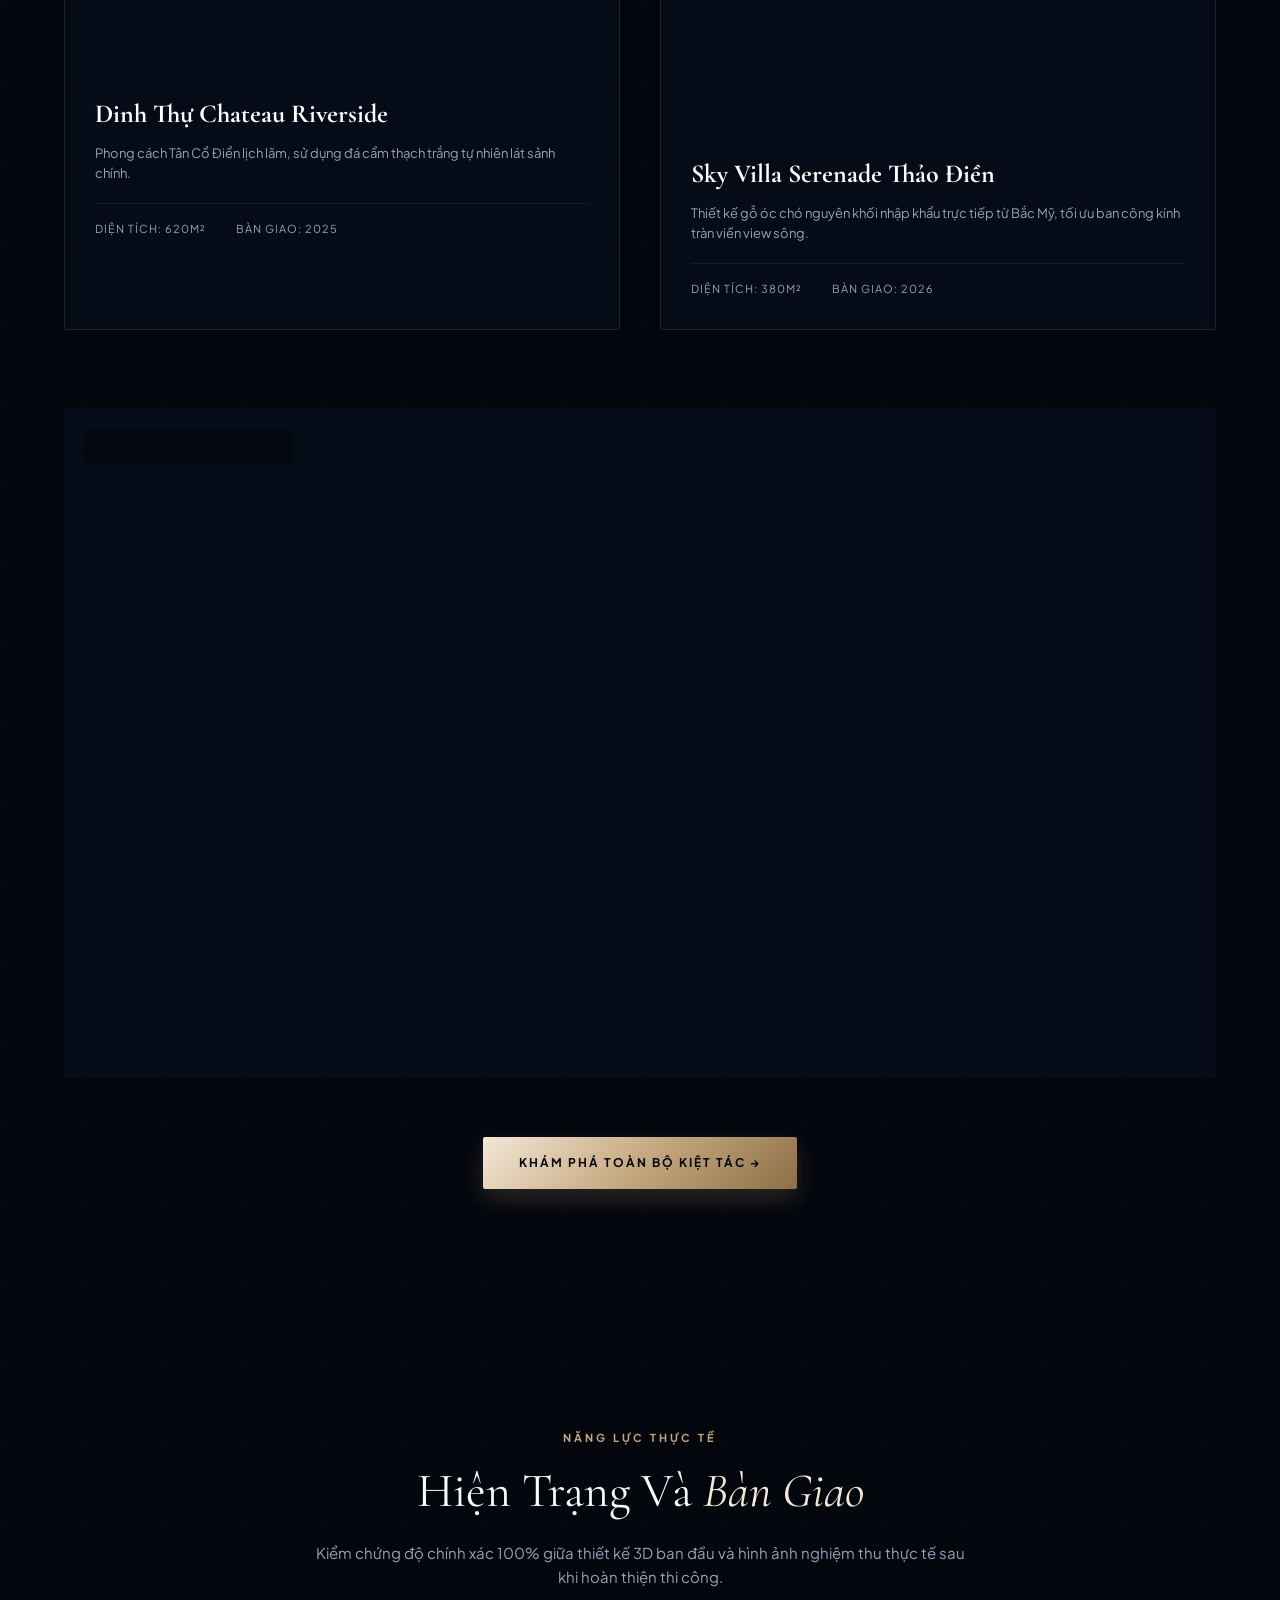
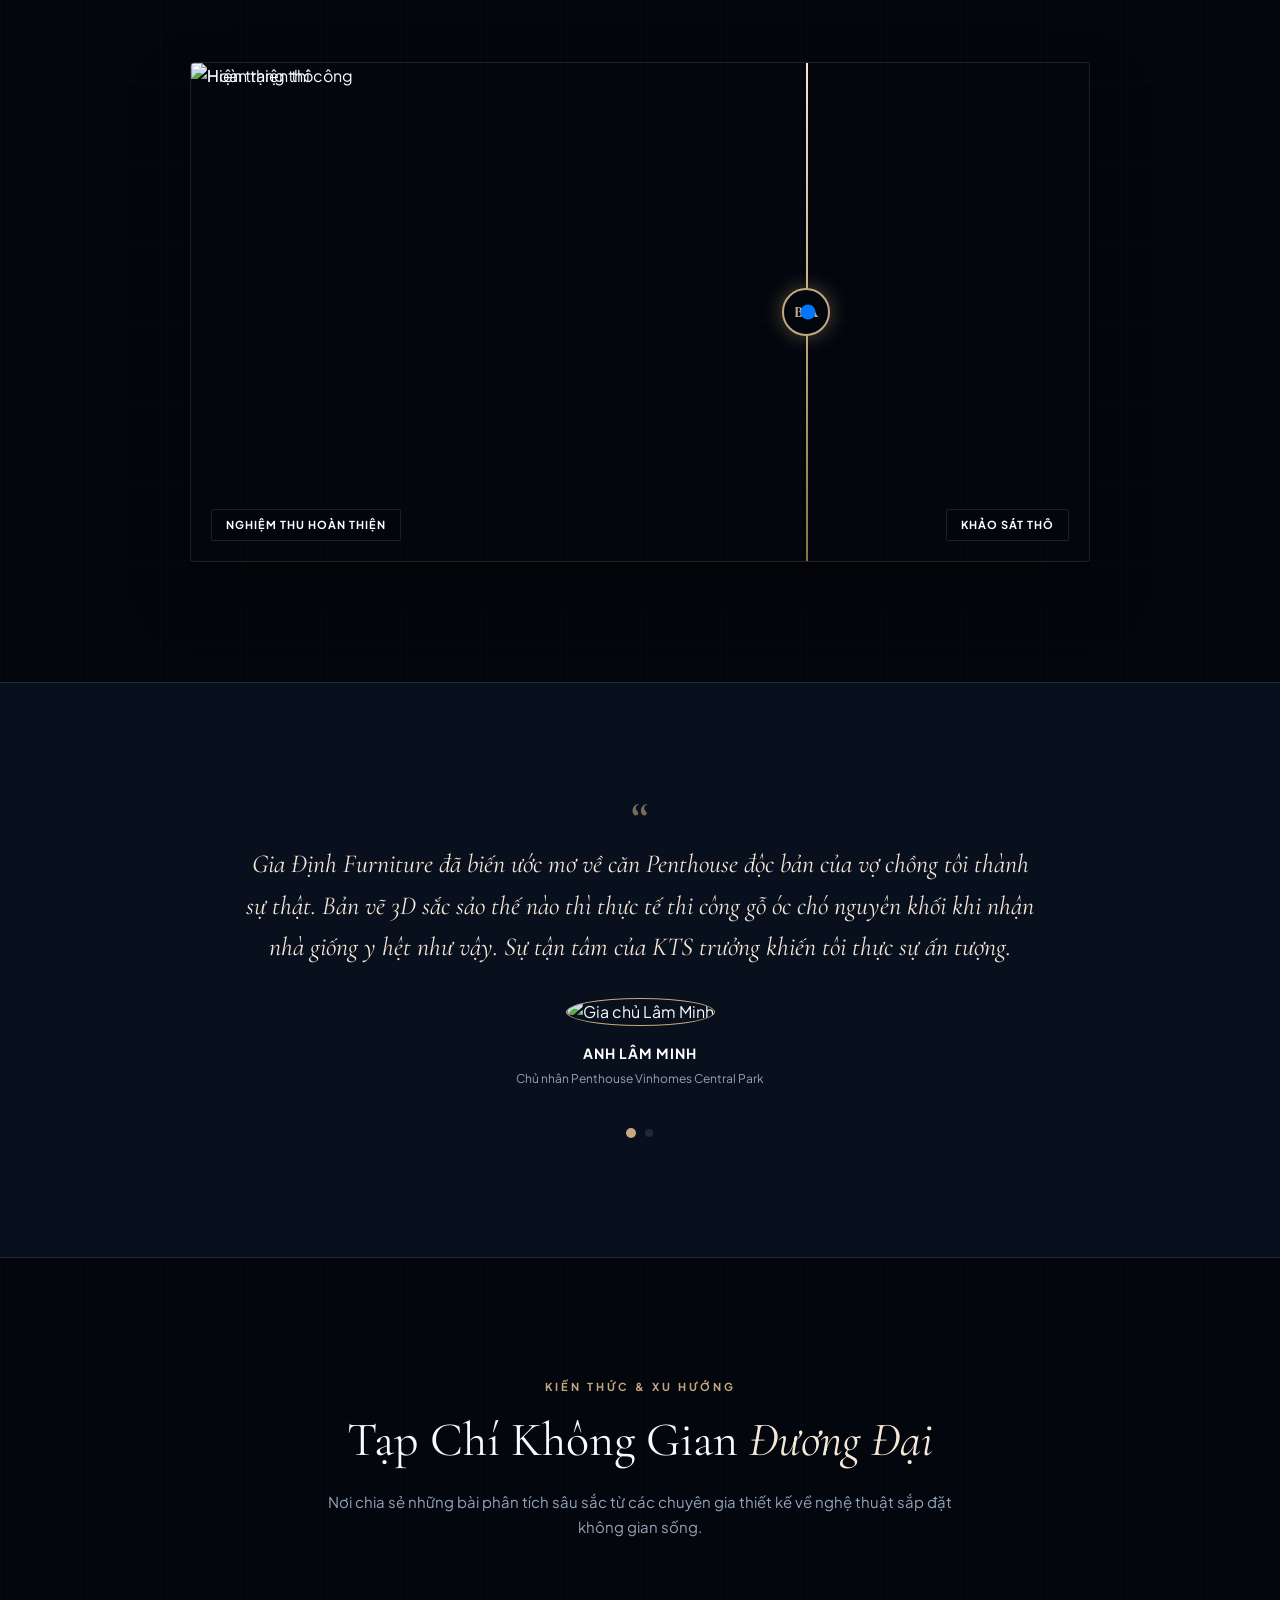
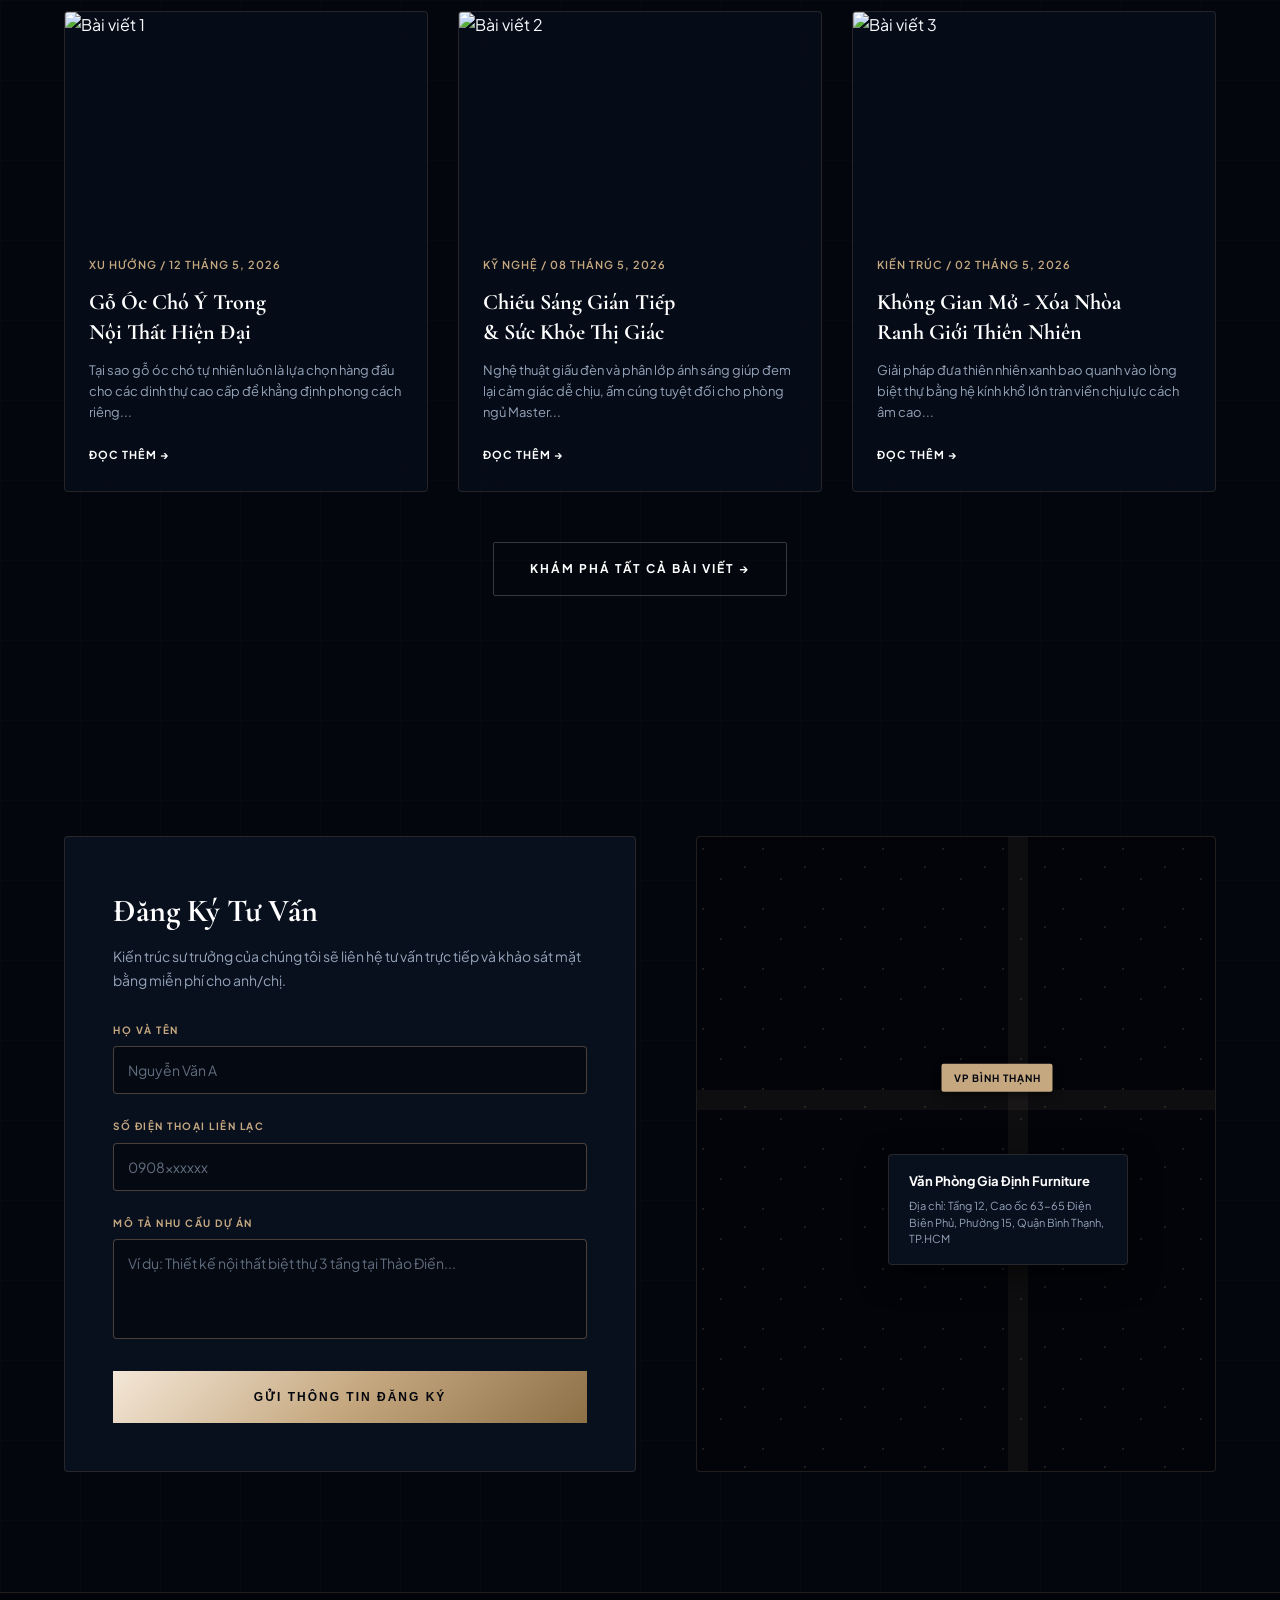
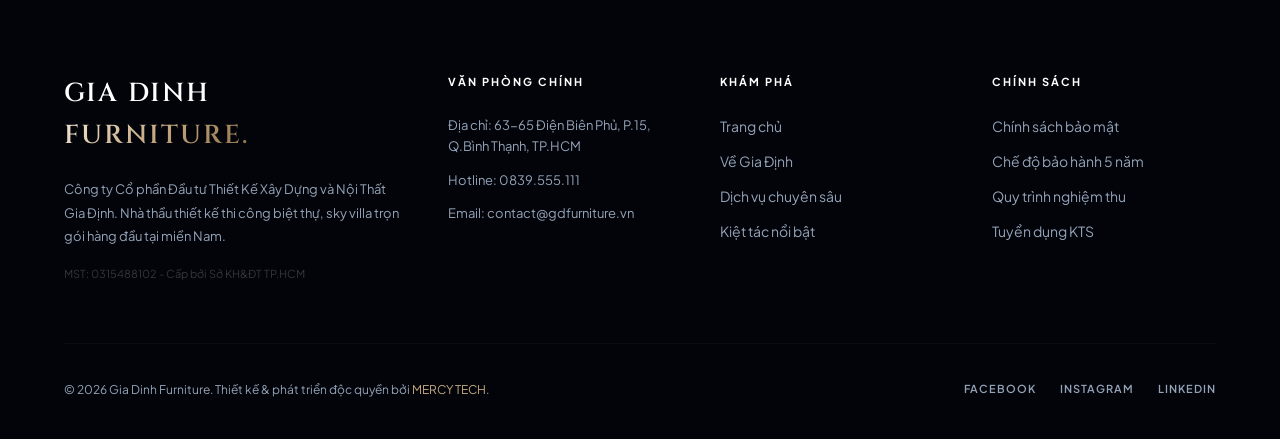
==== commit ab0a95ab: "Update brand name from Gia Dinh Homes to Gia Dinh Furniture to match gdfurniture.vn" ====
--- a/index.html
+++ b/index.html
@@ -3,9 +3,9 @@
 <head>
   <meta charset="UTF-8">
   <meta name="viewport" content="width=device-width, initial-scale=1.0">
-  <title>Gia Định Homes | Thiết Kế Kiến Trúc & Tổng Thầu Thi Công Nội Thất Độc Bản</title>
-  <meta name="description" content="Gia Định Homes - Thương hiệu tổng thầu thiết kế kiến trúc và thi công nội thất may đo cao cấp hàng đầu tại TP.HCM. Kiến tạo không gian sống thượng lưu độc bản.">
-  <meta property="og:title" content="Gia Định Homes | Thiết Kế Kiến Trúc & Thi Công Nội Thất Thượng Lưu">
+  <title>Gia Định Furniture | Thiết Kế Kiến Trúc & Tổng Thầu Thi Công Nội Thất Độc Bản</title>
+  <meta name="description" content="Gia Định Furniture - Thương hiệu tổng thầu thiết kế kiến trúc và thi công nội thất may đo cao cấp hàng đầu tại TP.HCM. Kiến tạo không gian sống thượng lưu độc bản.">
+  <meta property="og:title" content="Gia Định Furniture | Thiết Kế Kiến Trúc & Thi Công Nội Thất Thượng Lưu">
   <meta property="og:description" content="Thương hiệu tổng thầu thiết kế kiến trúc và thi công nội thất may đo cao cấp hàng đầu tại TP.HCM. Kiến tạo không gian sống thượng lưu độc bản.">
   <meta property="og:image" content="https://images.unsplash.com/photo-1618221195710-dd6b41faaea6?auto=format&fit=crop&w=1200&dpr=2&q=75">
   <meta property="og:type" content="website">
@@ -28,7 +28,7 @@
   <!-- INTRO PRELOADER -->
   <div id="preloader">
     <div class="preloader-content">
-      <div class="preloader-logo">GIA DINH<span> HOMES</span></div>
+      <div class="preloader-logo">GIA DINH<span> FURNITURE</span></div>
       <div class="progress-bar-container">
         <div class="progress-bar-fill"></div>
       </div>
@@ -39,7 +39,7 @@
   <header id="mainHeader">
     <div class="container header-container">
       <div class="logo">
-        GIA DINH<span> HOMES.</span>
+        GIA DINH<span> FURNITURE.</span>
       </div>
       
       <nav>
@@ -85,7 +85,7 @@
           <span><span>Không Gian Sống</span></span><br>
           <span><span>Độc Bản Thượng Lưu.</span></span>
         </h1>
-        <p>Gia Định Homes tự hào là tổng thầu may đo các kiệt tác thiết kế kiến trúc và thi công nội thất cho biệt thự, Sky Villa và Penthouse cao cấp hàng đầu Việt Nam.</p>
+        <p>Gia Định Furniture tự hào là tổng thầu may đo các kiệt tác thiết kế kiến trúc và thi công nội thất cho biệt thự, Sky Villa và Penthouse cao cấp hàng đầu Việt Nam.</p>
         <div class="hero-actions">
           <a href="projects.html" class="btn-gold">Khám phá dự án</a>
           <a href="about.html" class="btn-outline">Thư ngỏ KTS trưởng</a>
@@ -117,12 +117,12 @@
       <div class="about-text">
         <span class="section-subtitle">Tuyên Ngôn Độc Bản</span>
         <h3>Mỗi ngôi nhà là một tác phẩm nghệ thuật, biểu trưng cho vị thế gia chủ.</h3>
-        <p>Thưa quý gia chủ, tại Gia Định Homes, chúng tôi không thiết kế những không gian đại trà. Chúng tôi thấu hiểu rằng một ngôi nhà không chỉ là nơi che nắng che mưa, mà là tuyên ngôn về phong cách sống, gu thẩm mỹ và thành tựu cá nhân của quý vị. Bằng sự thấu cảm sâu sắc, kỹ nghệ may đo tinh xảo và các dòng vật liệu nhập khẩu độc quyền, chúng tôi cam kết hiện thực hóa không gian sống hoàn mỹ nhất.</p>
+        <p>Thưa quý gia chủ, tại Gia Định Furniture, chúng tôi không thiết kế những không gian đại trà. Chúng tôi thấu hiểu rằng một ngôi nhà không chỉ là nơi che nắng che mưa, mà là tuyên ngôn về phong cách sống, gu thẩm mỹ và thành tựu cá nhân của quý vị. Bằng sự thấu cảm sâu sắc, kỹ nghệ may đo tinh xảo và các dòng vật liệu nhập khẩu độc quyền, chúng tôi cam kết hiện thực hóa không gian sống hoàn mỹ nhất.</p>
         
         <div style="display: flex; align-items: center; gap: 20px; margin-bottom: 40px;">
           <div>
             <h5 style="color: #FFFFFF; font-size: 15px; font-weight: 700;">KTS. Nguyễn Hoàng Nam</h5>
-            <p style="color: var(--gold); font-size: 12px; margin: 0;">Kiến trúc sư trưởng Gia Định Homes</p>
+            <p style="color: var(--gold); font-size: 12px; margin: 0;">Kiến trúc sư trưởng Gia Định Furniture</p>
           </div>
           <div style="font-family: 'Cormorant Garamond', serif; font-size: 32px; font-style: italic; color: var(--gold); opacity: 0.6; font-weight: 600; padding-left: 20px; border-left: 1px solid var(--border-color);">
             Nam Nguyen
@@ -193,7 +193,7 @@
       <div class="section-header reveal-item">
         <span class="section-subtitle">Kiệt Tác Tiêu Biểu</span>
         <h2>Tác Phẩm Thiết Kế <span>Bàn Giao</span></h2>
-        <p>Bộ sưu tập các kiệt tác biệt thự và Penthouse tiêu biểu được nghiệm thu bàn giao thực tế bởi Gia Định Homes.</p>
+        <p>Bộ sưu tập các kiệt tác biệt thự và Penthouse tiêu biểu được nghiệm thu bàn giao thực tế bởi Gia Định Furniture.</p>
       </div>
 
       <!-- Asymmetric Portfolio Grid (Homepage: Top 3 Projects) -->
@@ -292,7 +292,7 @@
         
         <!-- Slide 1 -->
         <div class="testimonial-slide active">
-          <blockquote>Gia Định Homes đã biến ước mơ về căn Penthouse độc bản của vợ chồng tôi thành sự thật. Bản vẽ 3D sắc sảo thế nào thì thực tế thi công gỗ óc chó nguyên khối khi nhận nhà giống y hệt như vậy. Sự tận tâm của KTS trưởng khiến tôi thực sự ấn tượng.</blockquote>
+          <blockquote>Gia Định Furniture đã biến ước mơ về căn Penthouse độc bản của vợ chồng tôi thành sự thật. Bản vẽ 3D sắc sảo thế nào thì thực tế thi công gỗ óc chó nguyên khối khi nhận nhà giống y hệt như vậy. Sự tận tâm của KTS trưởng khiến tôi thực sự ấn tượng.</blockquote>
           <img class="client-avatar" src="https://images.unsplash.com/photo-1507003211169-0a1dd7228f2d?auto=format&fit=crop&w=150&q=75" alt="Gia chủ Lâm Minh" loading="lazy">
           <div class="client-info">
             <h4>Anh Lâm Minh</h4>
@@ -400,7 +400,7 @@
         <!-- Form Success Message -->
         <div id="formSuccessMessage" style="display: none; text-align: center; padding: 20px 0;">
           <h4 style="font-family: 'Cormorant Garamond', serif; font-size: 24px; color: #FFFFFF; margin-bottom: 8px;">Gửi Yêu Cầu Thành Công!</h4>
-          <p style="color: var(--text-muted); font-size: 13px;">Gia Định Homes sẽ liên hệ lại tư vấn trong vòng 15 phút làm việc.</p>
+          <p style="color: var(--text-muted); font-size: 13px;">Gia Định Furniture sẽ liên hệ lại tư vấn trong vòng 15 phút làm việc.</p>
         </div>
       </div>
 
@@ -411,7 +411,7 @@
         <div class="map-road road-v"></div>
         <div class="map-pin-typographic">VP BÌNH THẠNH</div>
         <div class="map-tooltip">
-          <h5>Văn Phòng Gia Định Homes</h5>
+          <h5>Văn Phòng Gia Định Furniture</h5>
           <p>Địa chỉ: Tầng 12, Cao ốc 63-65 Điện Biên Phủ, Phường 15, Quận Bình Thạnh, TP.HCM</p>
         </div>
       </div>
@@ -423,7 +423,7 @@
     <div class="container">
       <div class="footer-grid">
         <div class="footer-col" style="grid-column: span 1.5;">
-          <div class="footer-logo">GIA DINH<span> HOMES.</span></div>
+          <div class="footer-logo">GIA DINH<span> FURNITURE.</span></div>
           <p style="font-size: 13px; line-height: 1.8; margin-bottom: 16px;">Công ty Cổ phần Đầu tư Thiết Kế Xây Dựng và Nội Thất Gia Định. Nhà thầu thiết kế thi công biệt thự, sky villa trọn gói hàng đầu tại miền Nam.</p>
           <p style="font-size: 11px; color: rgba(255,255,255,0.2);">MST: 0315488102 - Cấp bởi Sở KH&ĐT TP.HCM</p>
         </div>
@@ -456,7 +456,7 @@
       </div>
 
       <div class="footer-bottom">
-        <p>&copy; 2026 Gia Dinh Homes. Thiết kế & phát triển độc quyền bởi <span>MERCY TECH</span>.</p>
+        <p>&copy; 2026 Gia Dinh Furniture. Thiết kế & phát triển độc quyền bởi <span>MERCY TECH</span>.</p>
         <div class="footer-socials">
           <a href="#" class="social-link-text">Facebook</a>
           <a href="#" class="social-link-text">Instagram</a>
@@ -471,7 +471,7 @@
     <div class="mobile-card">
       <span class="mobile-close" id="mobileMenuClose">&times;</span>
       <div class="logo" style="margin-bottom: 40px;">
-        GIA DINH<span> HOMES</span>
+        GIA DINH<span> FURNITURE</span>
       </div>
       <ul class="mobile-nav-links">
         <li><a href="index.html">Trang chủ</a></li>
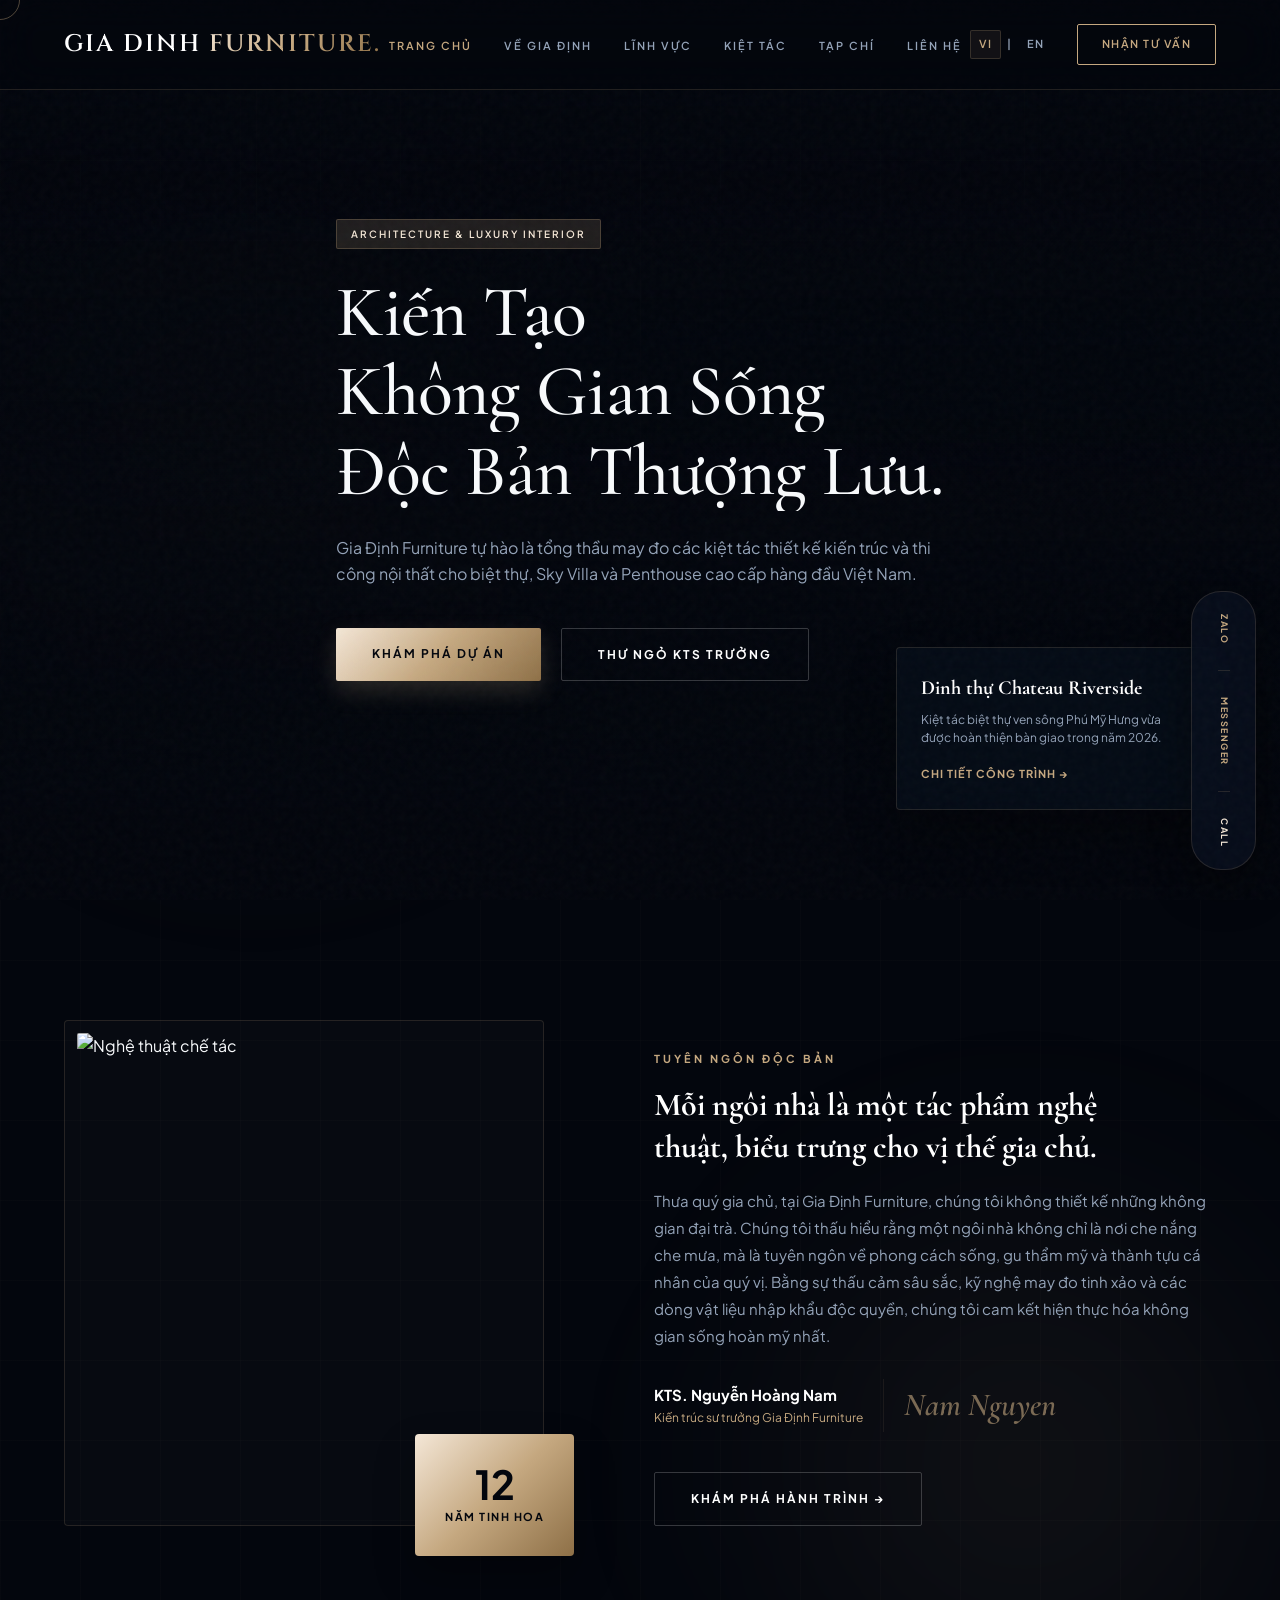
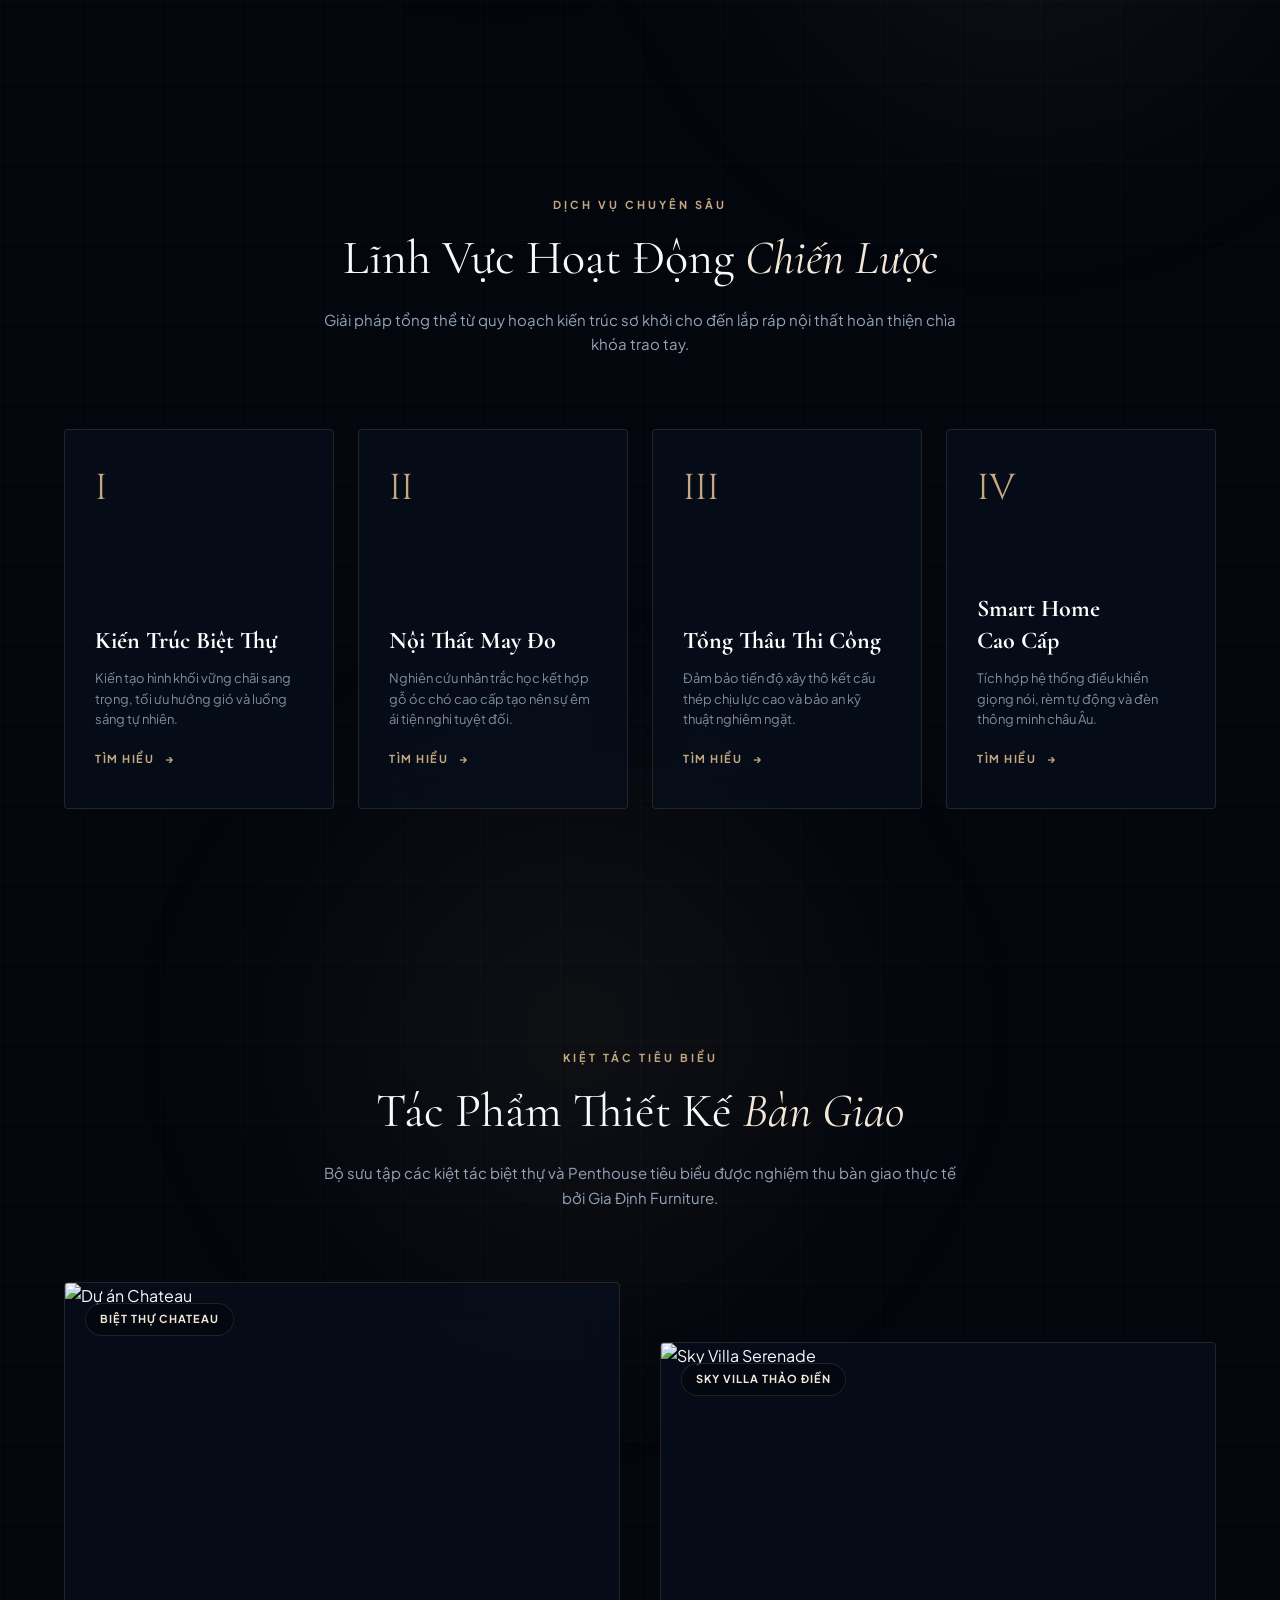
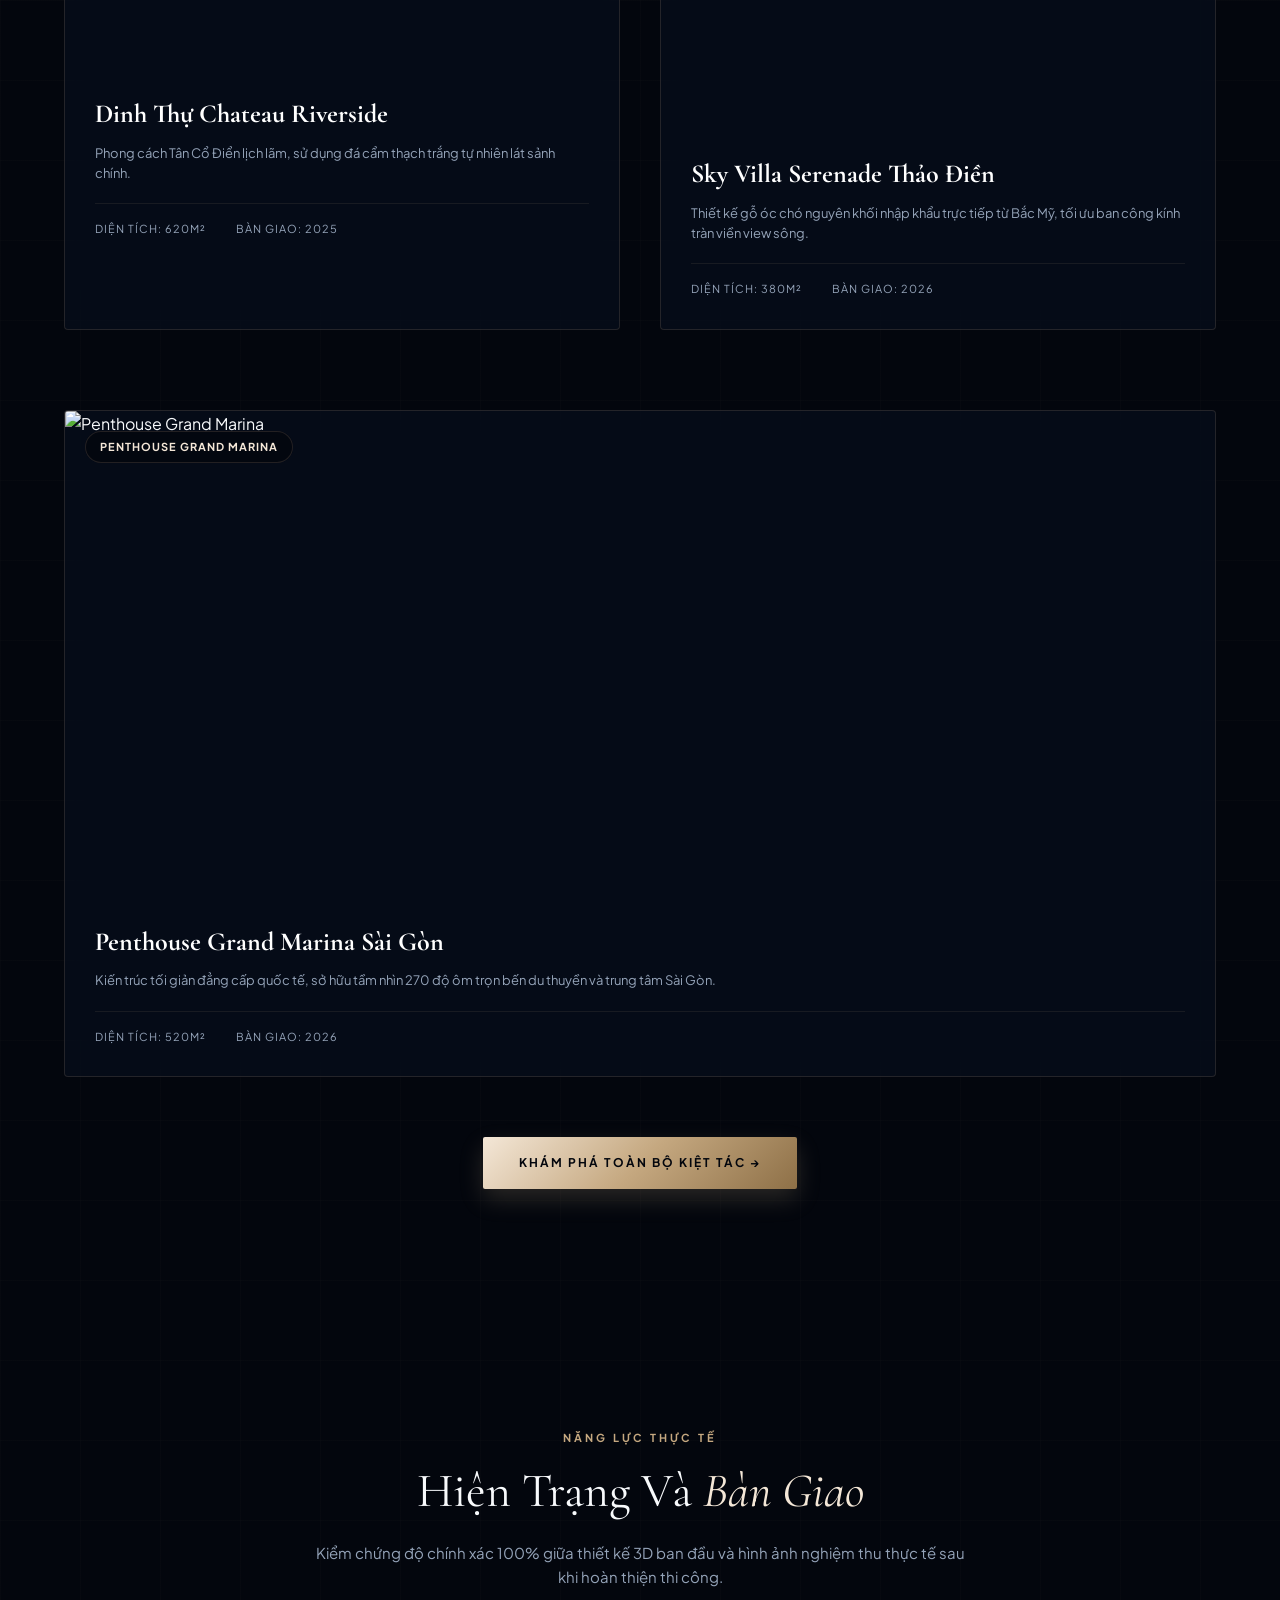
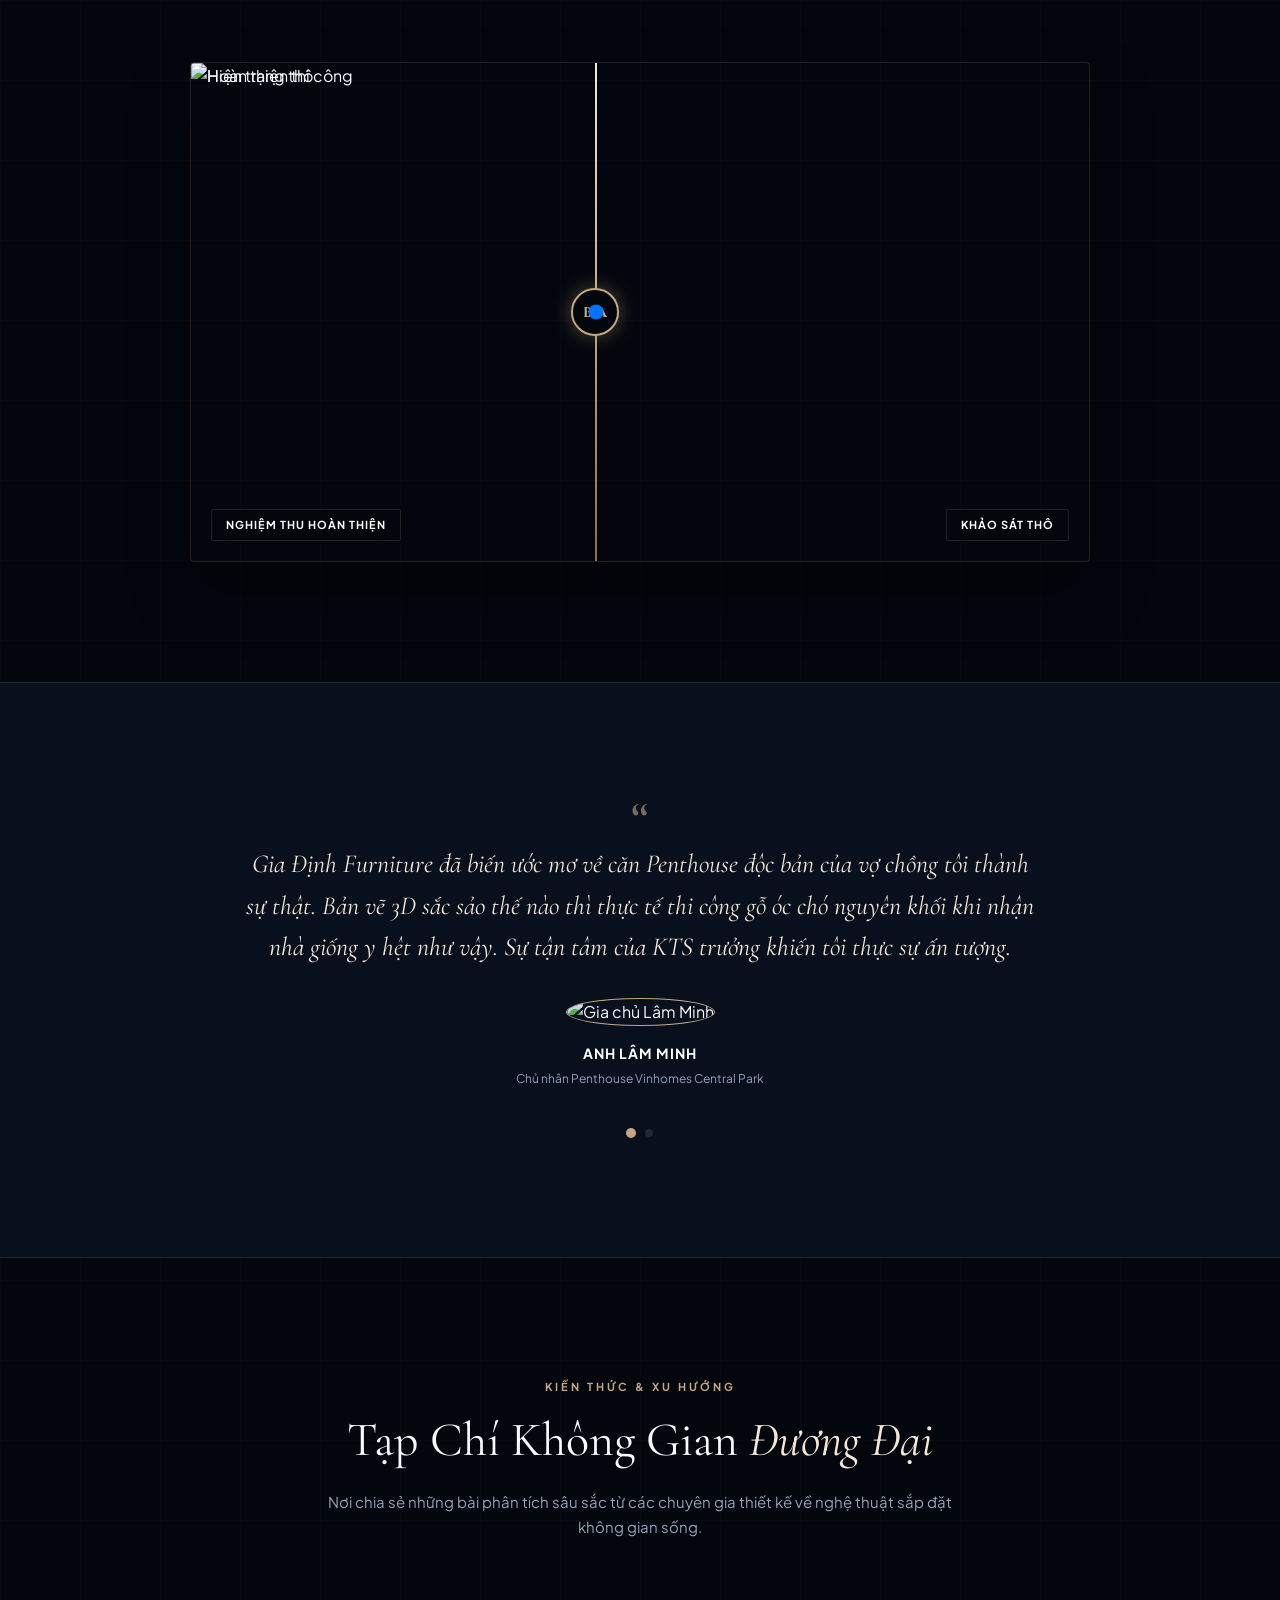
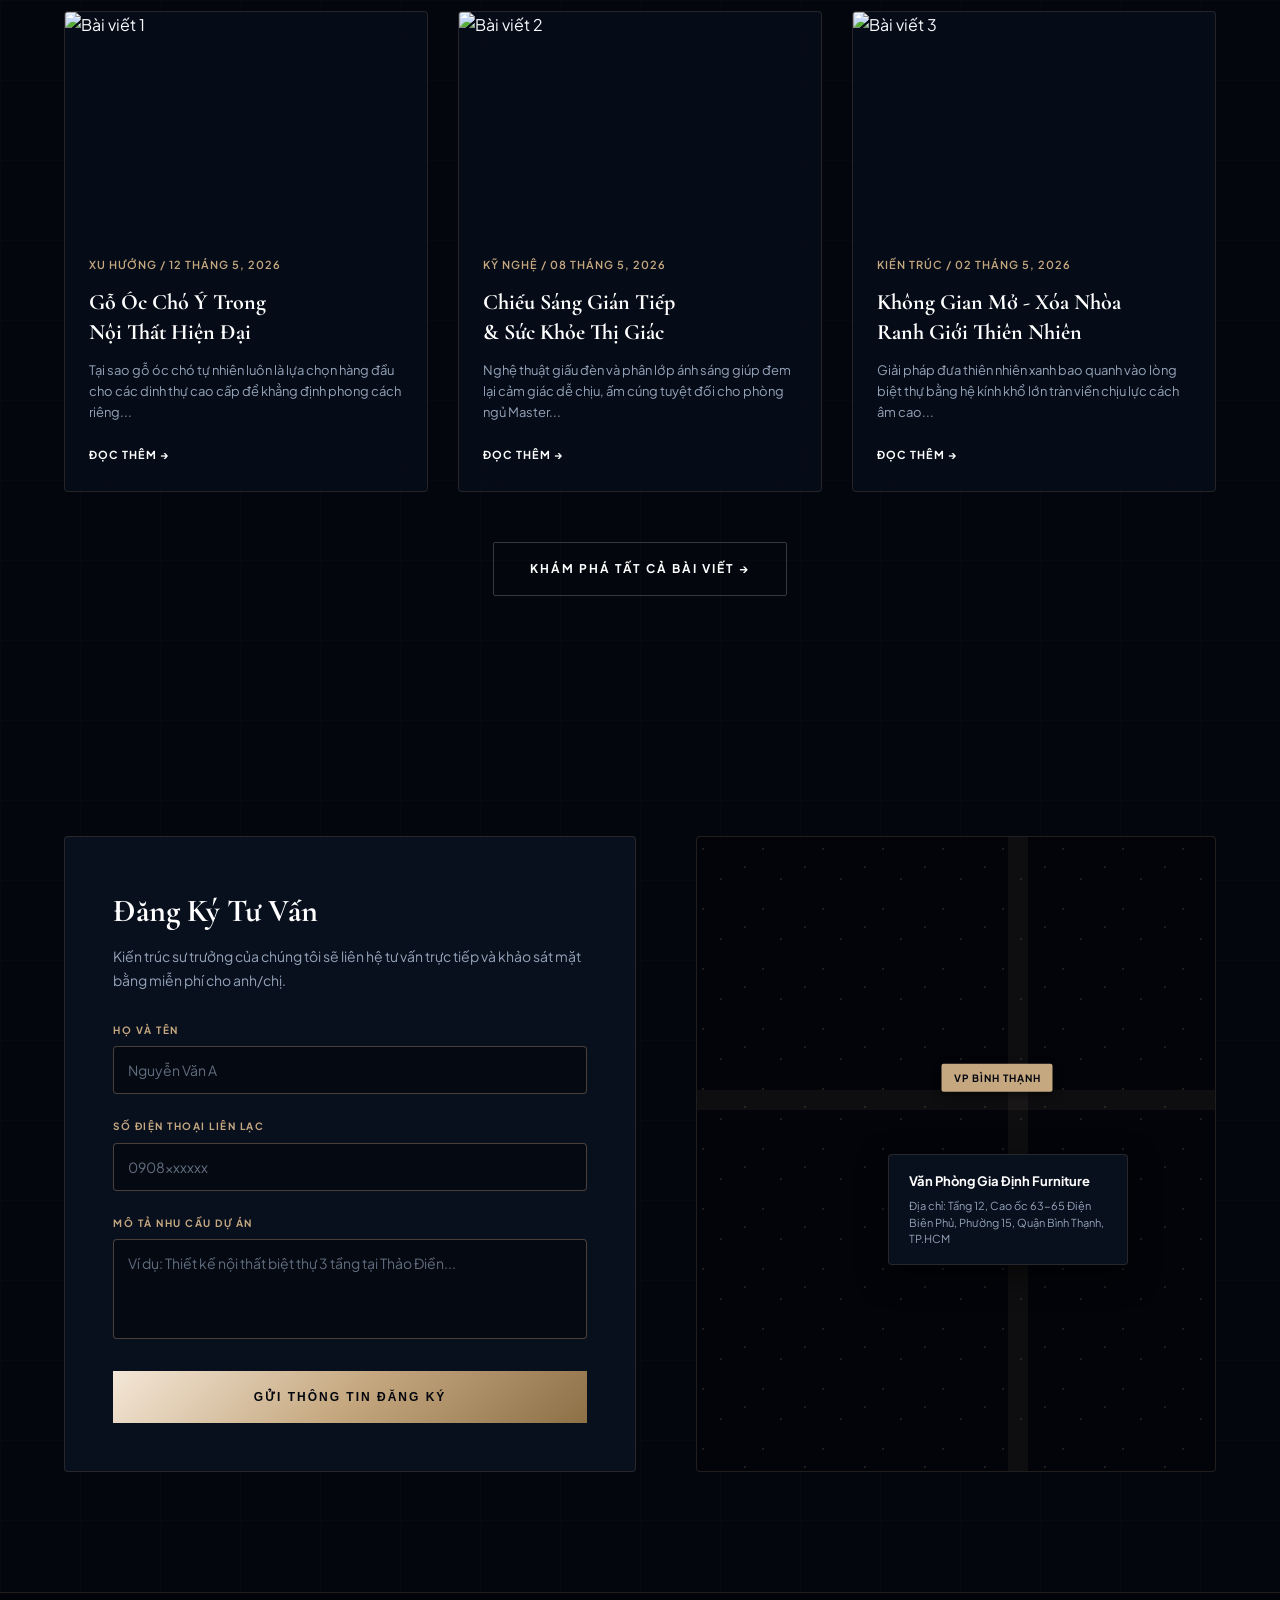
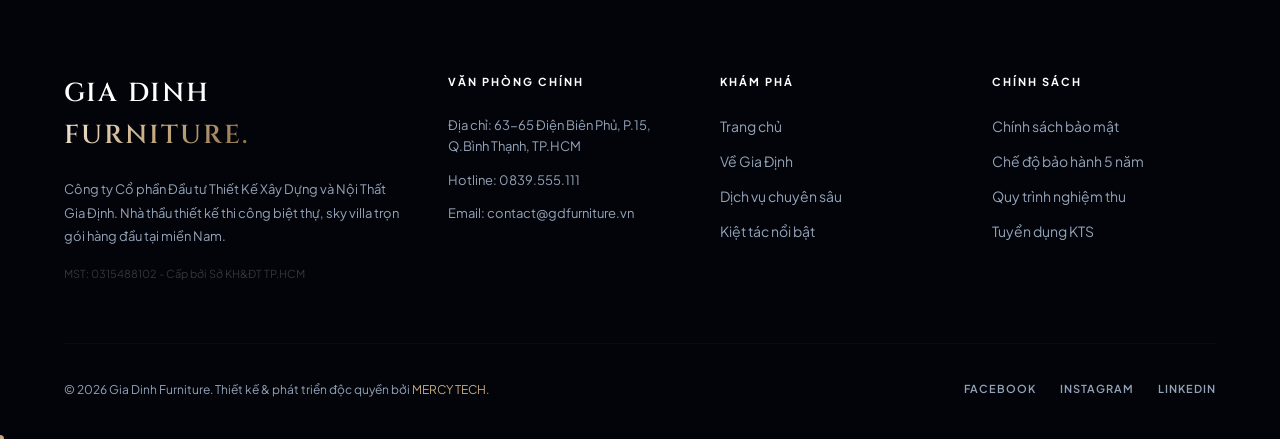
==== commit 0e3f04f8: "Elevate design aesthetics with smooth trailing cursor, magnetic CTAs, matte grain noise, CAD bluepri" ====
--- a/index.html
+++ b/index.html
@@ -499,189 +499,6 @@
   </div>
 
   <!-- JAVASCRIPT LOGIC -->
-  <script>
-    document.addEventListener('DOMContentLoaded', () => {
-      // 1. Preloader dismissal (1.0s)
-      const preloader = document.getElementById('preloader');
-      setTimeout(() => {
-        preloader.classList.add('loaded');
-      }, 1000);
-
-      // 2. Header scroll effect
-      const header = document.getElementById('mainHeader');
-      window.addEventListener('scroll', () => {
-        if (window.scrollY > 40) {
-          header.classList.add('scrolled');
-        } else {
-          header.classList.remove('scrolled');
-        }
-      });
-
-      // 3. Ken Burns Hero Slider cycling
-      const slides = document.querySelectorAll('.hero-slide');
-      let currentSlide = 0;
-      setInterval(() => {
-        slides[currentSlide].classList.remove('active');
-        currentSlide = (currentSlide + 1) % slides.length;
-        slides[currentSlide].classList.add('active');
-      }, 5000);
-
-      // 4. Mobile Menu Navigation controls
-      const mobileOverlay = document.getElementById('mobileMenuOverlay');
-      const mobileMenuBtn = document.getElementById('mobileMenuBtn');
-      const mobileMenuClose = document.getElementById('mobileMenuClose');
-
-      function openMobileMenu() {
-        mobileOverlay.classList.add('open');
-        document.body.style.overflow = 'hidden';
-      }
-
-      function closeMobileMenu() {
-        mobileOverlay.classList.remove('open');
-        document.body.style.overflow = '';
-      }
-
-      if (mobileMenuBtn) mobileMenuBtn.addEventListener('click', openMobileMenu);
-      if (mobileMenuClose) mobileMenuClose.addEventListener('click', closeMobileMenu);
-
-      // 5. Testimonial Slider cycling
-      const testimonialSlides = document.querySelectorAll('.testimonial-slide');
-      const dots = document.querySelectorAll('.dot');
-      let currentTestimonial = 0;
-
-      function showTestimonial(index) {
-        testimonialSlides.forEach(s => s.classList.remove('active'));
-        dots.forEach(d => d.classList.remove('active'));
-        testimonialSlides[index].classList.add('active');
-        dots[index].classList.add('active');
-        currentTestimonial = index;
-      }
-
-      dots.forEach((dot, i) => {
-        dot.addEventListener('click', () => showTestimonial(i));
-      });
-
-      setInterval(() => {
-        let nextIndex = (currentTestimonial + 1) % testimonialSlides.length;
-        showTestimonial(nextIndex);
-      }, 6000);
-
-      // 6. Before/After slider sync & auto-sweep
-      const rangeInput = document.getElementById('sliderRangeInput');
-      const afterImage = document.getElementById('afterImage');
-      const afterImgAsset = document.getElementById('afterImgAsset');
-      const divider = document.getElementById('sliderDivider');
-      const handle = document.getElementById('sliderHandle');
-      const sliderContainer = document.getElementById('sliderContainer');
-
-      function syncWidth() {
-        const width = sliderContainer.offsetWidth;
-        afterImgAsset.style.width = width + 'px';
-      }
-      syncWidth();
-      window.addEventListener('resize', syncWidth);
-
-      function updateSlider(percent) {
-        afterImage.style.width = percent + '%';
-        divider.style.left = percent + '%';
-        handle.style.left = percent + '%';
-      }
-
-      rangeInput.addEventListener('input', (e) => {
-        if(sweepInterval) {
-          clearInterval(sweepInterval);
-          sweepInterval = null;
-        }
-        updateSlider(e.target.value);
-      });
-
-      let sweepInterval;
-      let direction = 1;
-      let sweepValue = 50;
-
-      setTimeout(() => {
-        sweepInterval = setInterval(() => {
-          sweepValue += direction * 0.5;
-          if (sweepValue >= 75) direction = -1;
-          else if (sweepValue <= 25) direction = 1;
-          rangeInput.value = sweepValue;
-          updateSlider(sweepValue);
-        }, 16);
-      }, 2000);
-
-      sliderContainer.addEventListener('mouseenter', () => {
-        if (sweepInterval) {
-          clearInterval(sweepInterval);
-          sweepInterval = null;
-          // Slowly reset to center 50%
-          let resetTimer = setInterval(() => {
-            let current = parseFloat(rangeInput.value);
-            if (Math.abs(current - 50) < 1) {
-              updateSlider(50);
-              rangeInput.value = 50;
-              clearInterval(resetTimer);
-            } else {
-              let step = current + (50 - current) * 0.15;
-              updateSlider(step);
-              rangeInput.value = step;
-            }
-          }, 16);
-        }
-      });
-
-      // 7. Contact Form submission & validation
-      const consultationForm = document.getElementById('consultationForm');
-      const formSuccessMessage = document.getElementById('formSuccessMessage');
-
-      if (consultationForm) {
-        consultationForm.addEventListener('submit', (e) => {
-          e.preventDefault();
-          const phoneInput = document.getElementById('clientPhone');
-          const phoneVal = phoneInput.value.replace(/\s+/g, '');
-          const phoneRegex = /^(03|05|07|08|09)[0-9]{8}$/;
-
-          if (!phoneRegex.test(phoneVal)) {
-            phoneInput.style.borderColor = '#ef4444';
-            alert('Số điện thoại không hợp lệ! Vui lòng điền đúng 10 chữ số di động Việt Nam (Ví dụ: 0908123456).');
-            return;
-          }
-
-          const btnSubmit = document.getElementById('btnSubmitForm');
-          btnSubmit.disabled = true;
-          btnSubmit.innerText = 'ĐANG GỬI THÔNG TIN...';
-
-          setTimeout(() => {
-            consultationForm.style.display = 'none';
-            formSuccessMessage.style.display = 'block';
-
-            setTimeout(() => {
-              consultationForm.reset();
-              consultationForm.style.display = 'block';
-              formSuccessMessage.style.display = 'none';
-              btnSubmit.disabled = false;
-              btnSubmit.innerText = 'GỬI THÔNG TIN ĐĂNG KÝ';
-              phoneInput.style.borderColor = '';
-            }, 5000);
-          }, 1500);
-        });
-      }
-          // IntersectionObserver for scroll reveal animations
-      const revealItems = document.querySelectorAll('.reveal-item');
-      if (revealItems.length > 0) {
-        const observer = new IntersectionObserver((entries) => {
-          entries.forEach(entry => {
-            if (entry.isIntersecting) {
-              entry.target.classList.add('revealed');
-              observer.unobserve(entry.target);
-            }
-          });
-        }, { threshold: 0.1 });
-
-        revealItems.forEach(item => {
-          observer.observe(item);
-        });
-      }
-    });
-  </script>
+  <script src="gd_vinhomes_script.js"></script>
 </body>
 </html>
--- a/gd_vinhomes_style.css
+++ b/gd_vinhomes_style.css
@@ -2057,3 +2057,168 @@
   transform: scale(0.97) translateY(0) !important;
   transition: transform 0.1s ease !important;
 }
+
+
+/* ====================================================
+   5. STATE-OF-THE-ART METRIC DESIGN & ANIMATION SYSTEM
+   ==================================================== */
+
+/* Custom Cursor & Follower Ring */
+.custom-cursor {
+  width: 8px;
+  height: 8px;
+  background-color: var(--gold);
+  border-radius: 50%;
+  position: fixed;
+  pointer-events: none;
+  z-index: 10000;
+  transform: translate(-50%, -50%);
+  transition: width 0.2s, height 0.2s, background-color 0.2s;
+}
+
+.custom-cursor-follower {
+  width: 40px;
+  height: 40px;
+  border: 1px solid rgba(197, 168, 128, 0.4);
+  border-radius: 50%;
+  position: fixed;
+  pointer-events: none;
+  z-index: 9999;
+  transform: translate(-50%, -50%);
+  transition: width 0.3s, height 0.3s, border-color 0.3s, background-color 0.3s;
+  display: flex;
+  align-items: center;
+  justify-content: center;
+}
+
+.custom-cursor-follower::after {
+  content: attr(data-label);
+  font-family: 'Plus Jakarta Sans', sans-serif;
+  font-size: 8px;
+  font-weight: 700;
+  color: var(--obsidian);
+  letter-spacing: 1px;
+  opacity: 0;
+  transition: opacity 0.2s;
+  text-transform: uppercase;
+}
+
+/* Hover active state for cursor */
+.custom-cursor-follower.active {
+  width: 70px;
+  height: 70px;
+  background-color: var(--gold);
+  border-color: var(--gold);
+  mix-blend-mode: difference;
+}
+
+.custom-cursor-follower.active::after {
+  opacity: 1;
+}
+
+.custom-cursor.active {
+  width: 0;
+  height: 0;
+}
+
+/* Hide on mobile devices */
+@media (hover: none) {
+  .custom-cursor,
+  .custom-cursor-follower {
+    display: none !important;
+  }
+}
+
+/* Subtle Organic Matte Grain/Noise Overlay */
+.bg-grain {
+  position: fixed;
+  top: 0;
+  left: 0;
+  width: 100vw;
+  height: 100vh;
+  pointer-events: none;
+  z-index: 999;
+  opacity: 0.03;
+  background-image: url("data:image/svg+xml,%3Csvg viewBox='0 0 200 200' xmlns='http://www.w3.org/2000/svg'%3E%3Cfilter id='noiseFilter'%3E%3CfeTurbulence type='fractalNoise' baseFrequency='0.65' numOctaves='3' stitchTiles='stitch'/%3E%3C/filter%3E%3Crect width='100%25' height='100%25' filter='url(%23noiseFilter)'/%3E%3C/svg%3E");
+}
+
+/* Architectural CAD Blueprint Grid Lines */
+.cad-grid-container {
+  position: fixed;
+  top: 0;
+  left: 0;
+  width: 100vw;
+  height: 100vh;
+  pointer-events: none;
+  z-index: -2;
+  display: flex;
+  justify-content: space-around;
+  padding: 0 5vw;
+}
+
+.cad-line-v {
+  width: 1px;
+  height: 100%;
+  background-color: rgba(197, 168, 128, 0.03);
+}
+
+/* Border Drawing Hover Effect for Cards */
+.service-card,
+.project-item,
+.magazine-card {
+  position: relative;
+  overflow: hidden;
+}
+
+.service-card::before,
+.project-item::before,
+.magazine-card::before,
+.service-card::after,
+.project-item::after,
+.magazine-card::after {
+  content: '';
+  position: absolute;
+  background-color: var(--gold);
+  transition: all 0.6s cubic-bezier(0.16, 1, 0.3, 1);
+  z-index: 3;
+  opacity: 0;
+}
+
+/* Top border slides from left to right */
+.service-card::before,
+.project-item::before,
+.magazine-card::before {
+  top: 0;
+  left: 0;
+  width: 0;
+  height: 1.5px;
+}
+
+/* Right border slides from top to bottom */
+.service-card::after,
+.project-item::after,
+.magazine-card::after {
+  top: 0;
+  right: 0;
+  width: 1.5px;
+  height: 0;
+}
+
+.service-card:hover::before,
+.project-item:hover::before,
+.magazine-card:hover::before {
+  width: 100%;
+  opacity: 1;
+}
+
+.service-card:hover::after,
+.project-item:hover::after,
+.magazine-card:hover::after {
+  height: 100%;
+  opacity: 1;
+}
+
+/* Extra magnetic CTA adjustments */
+.btn-gold, .btn-outline, .nav-btn, .btn-submit {
+  transition: transform 0.2s cubic-bezier(0.16, 1, 0.3, 1), background-color 0.3s ease, border-color 0.3s ease !important;
+}
